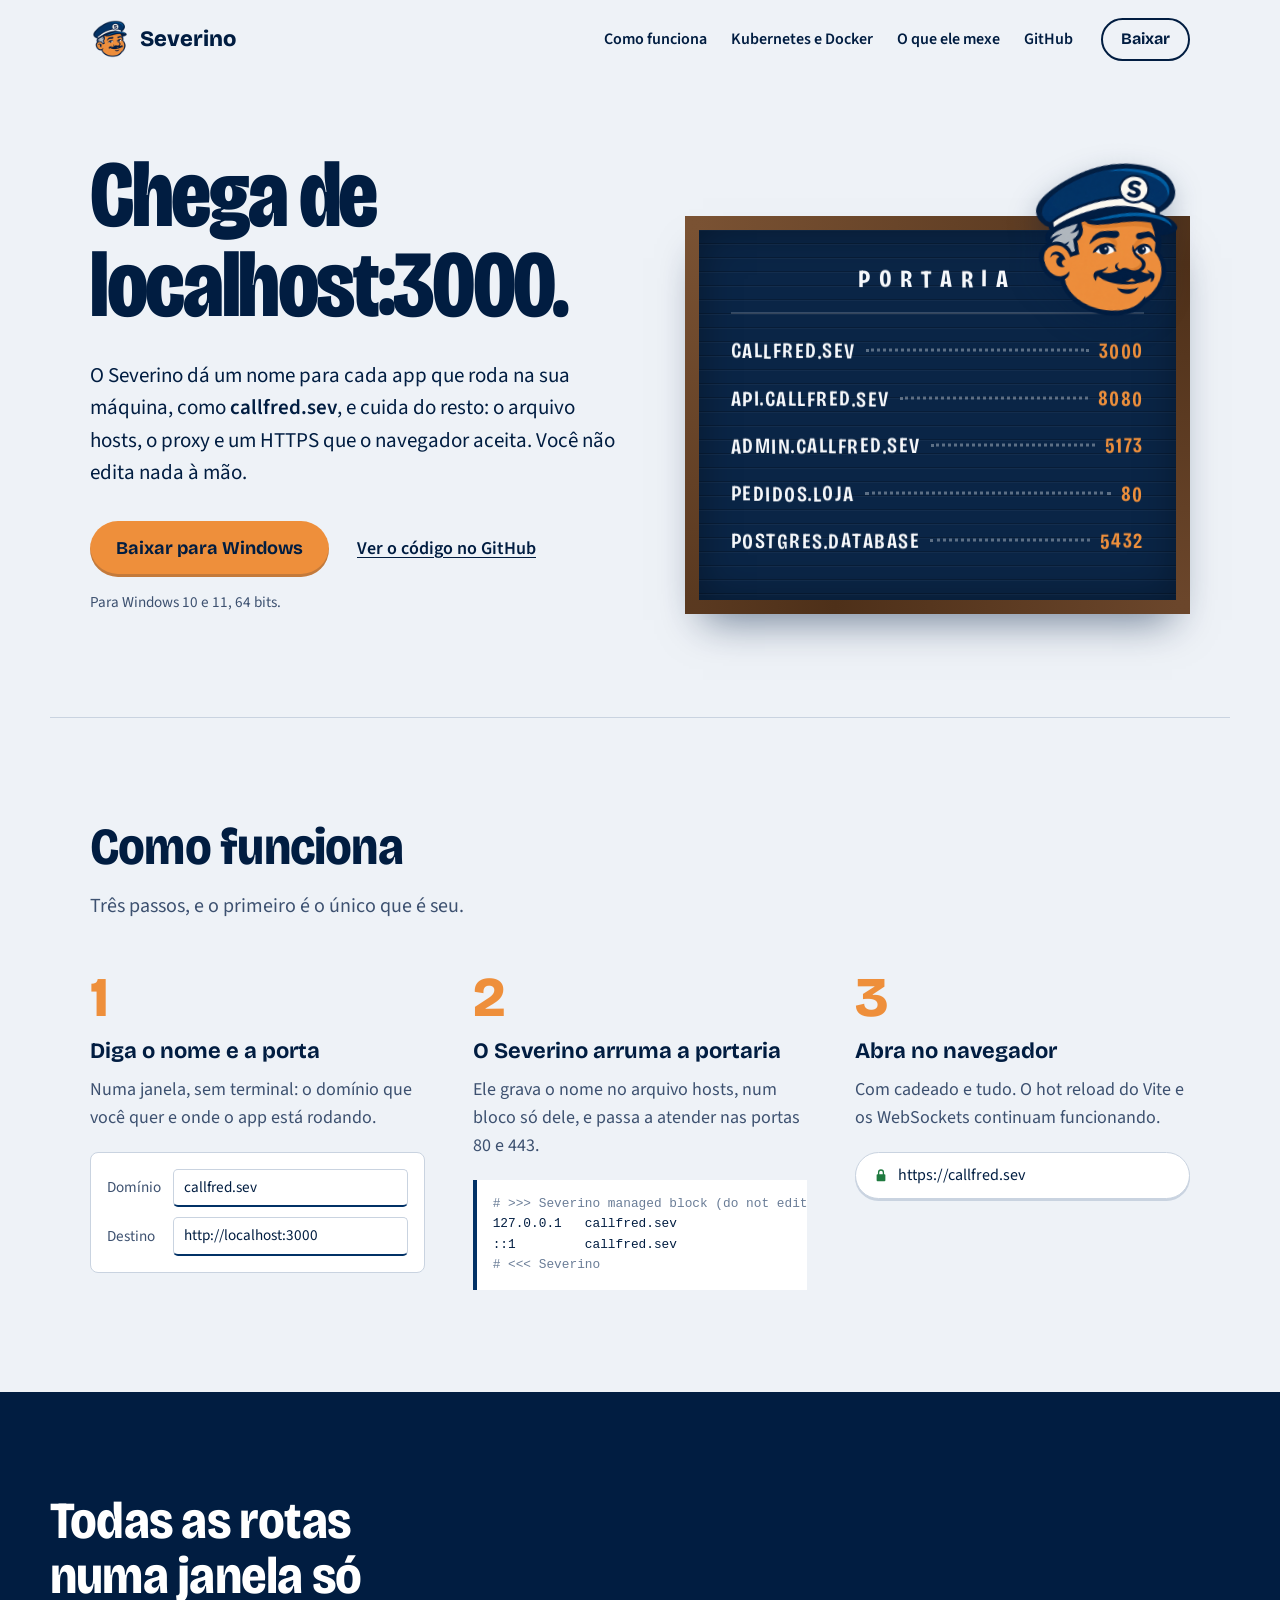
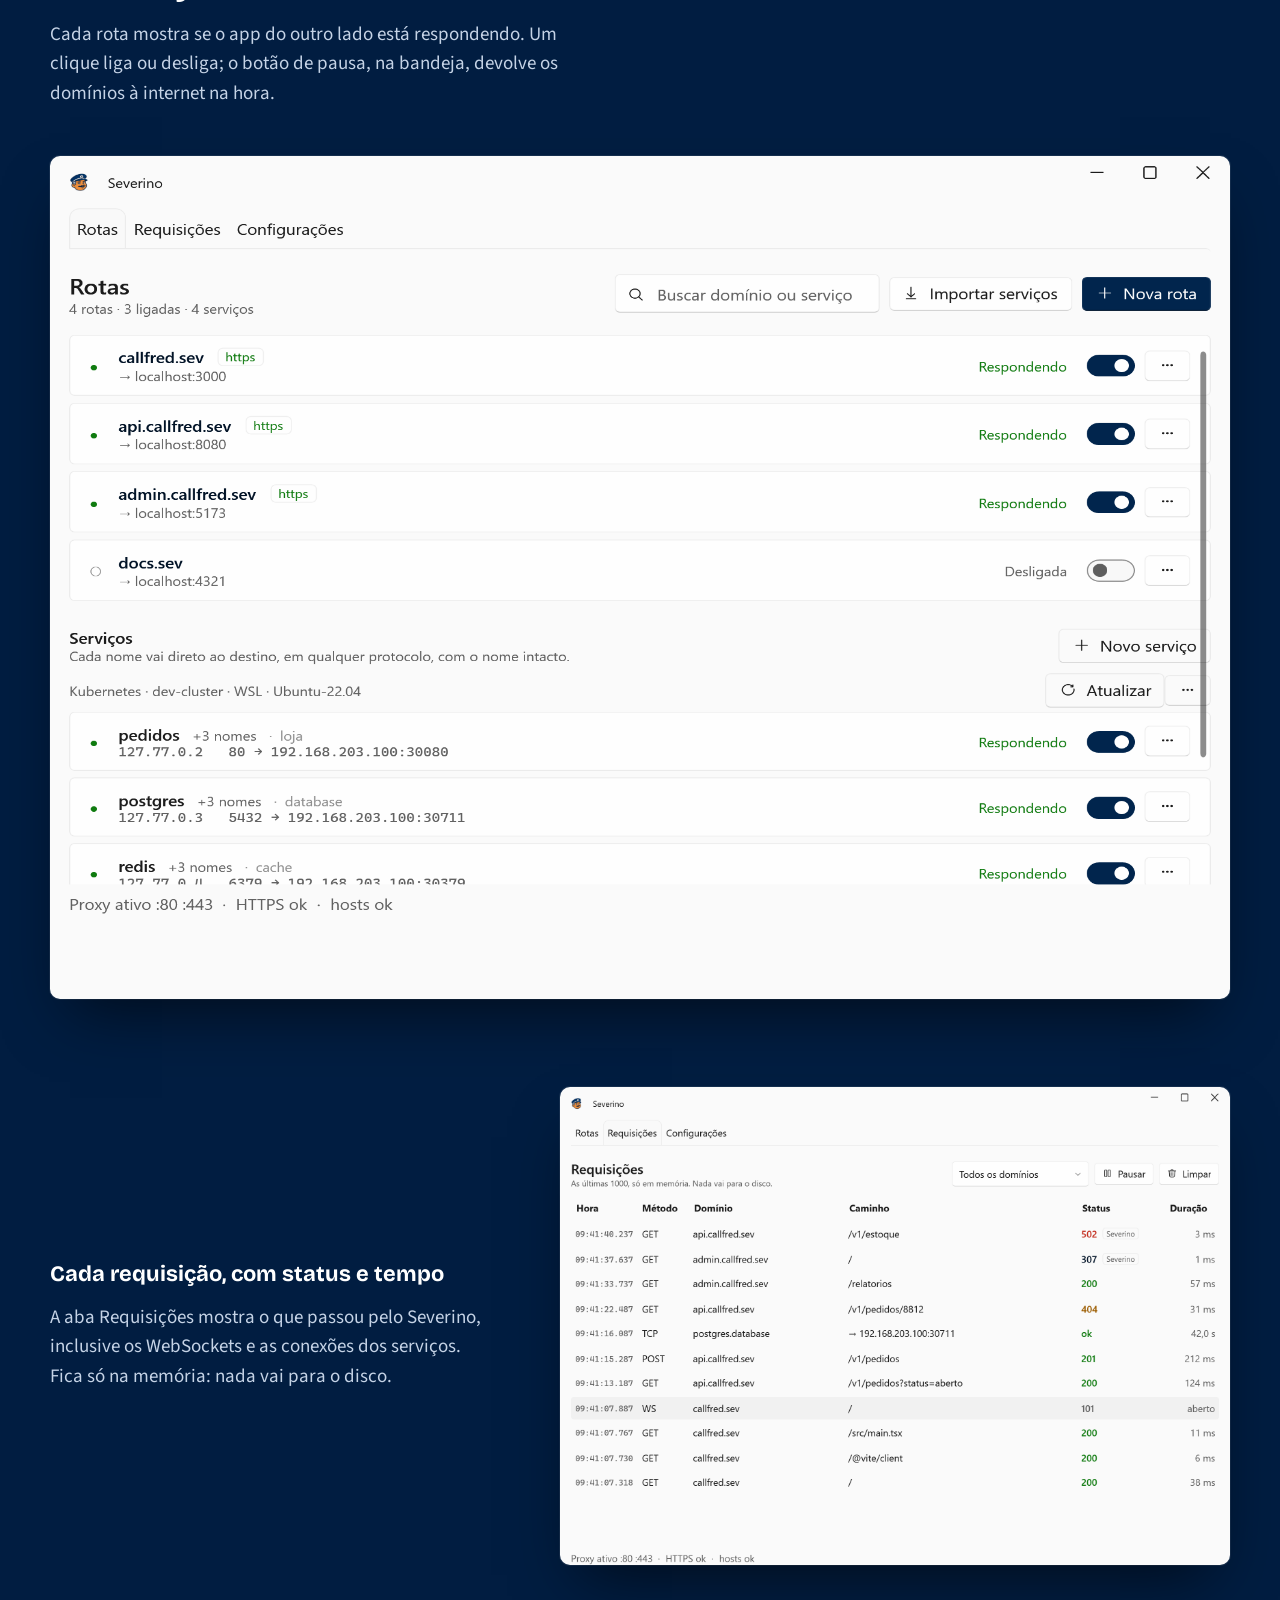
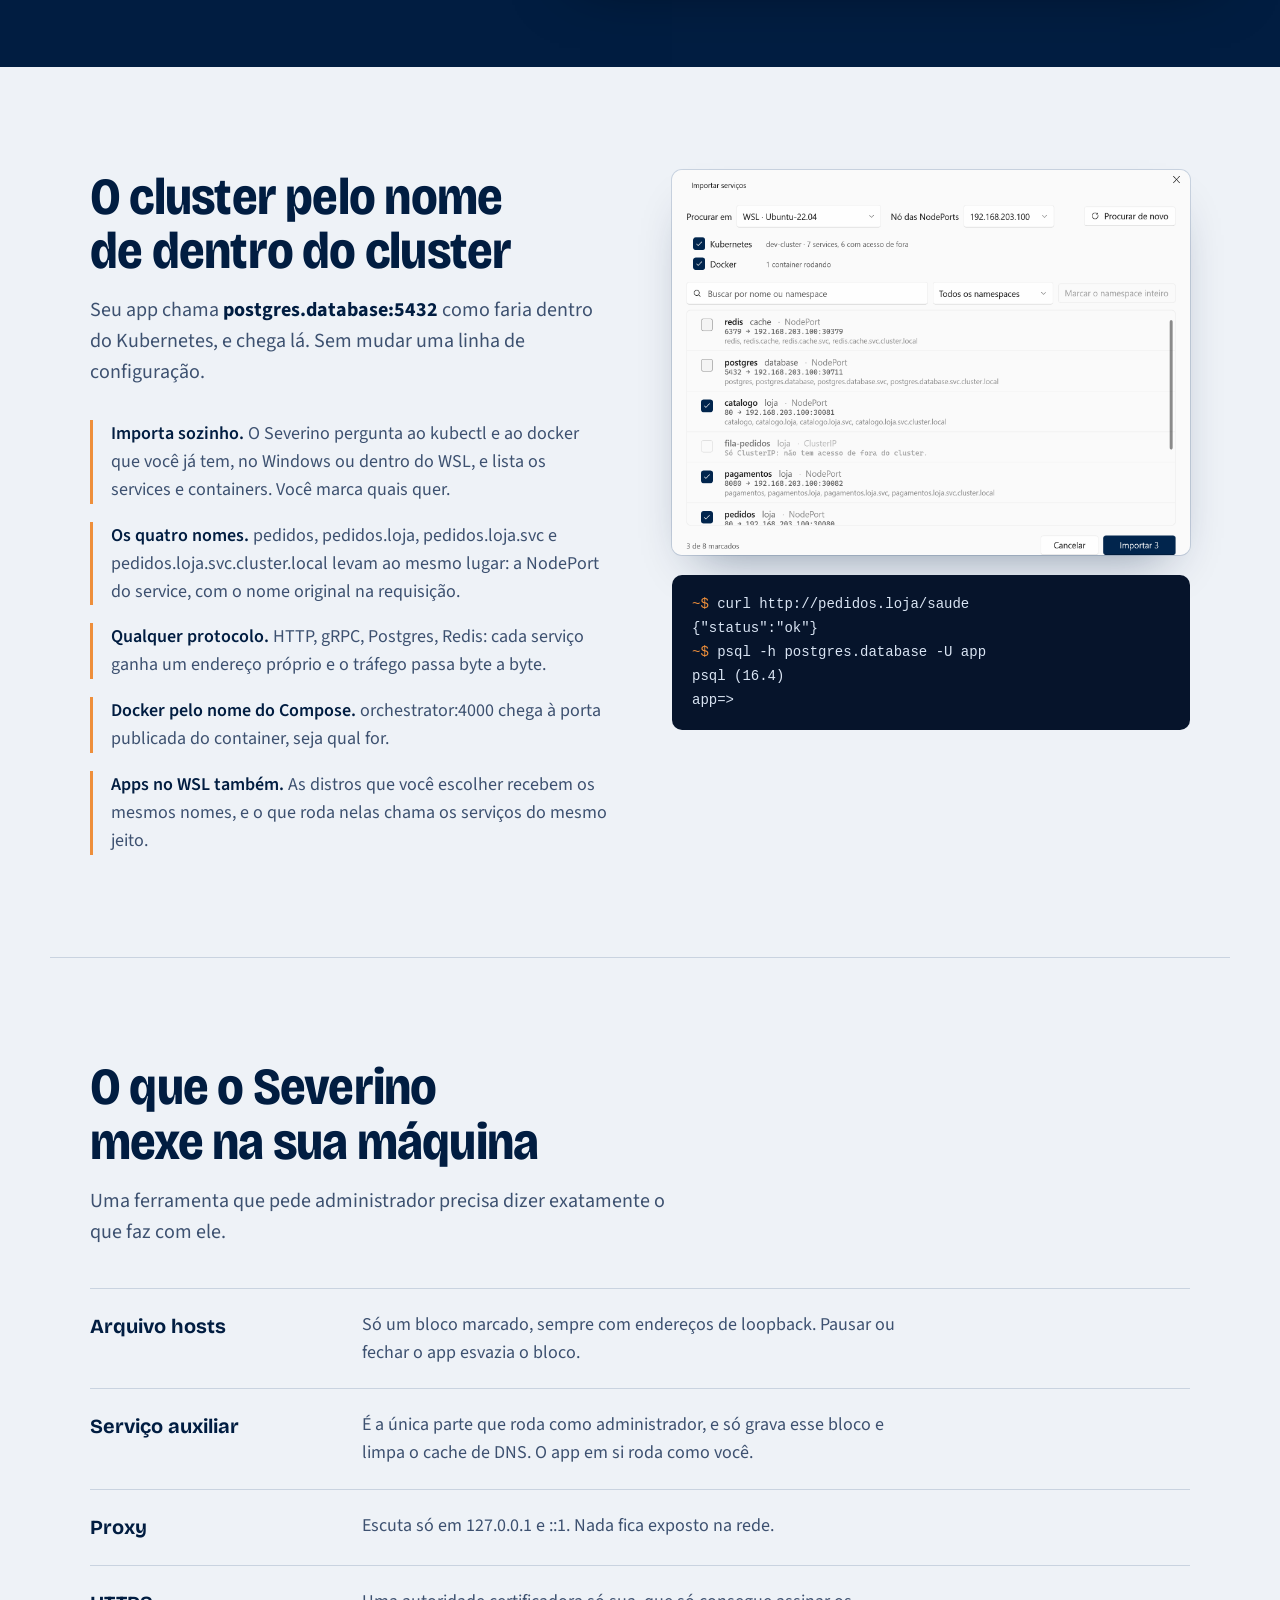
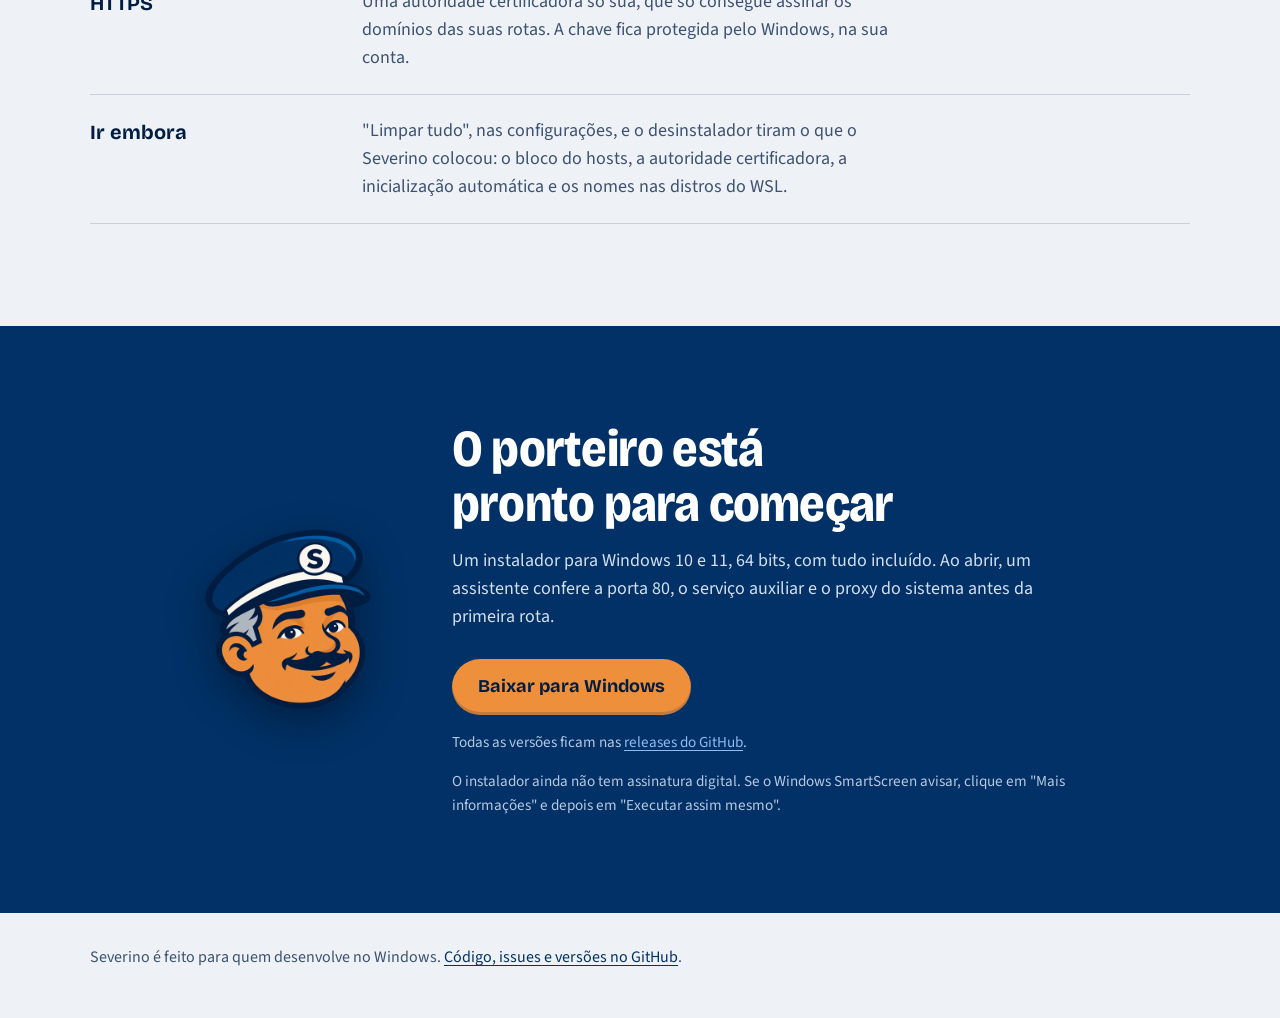
==== site/index.html @ 09162c43 "feat: landing page and pipelines for the site and releases site/ holds the static landing page: the " ====
<!doctype html>
<html lang="pt-BR">
<head>
  <meta charset="utf-8">
  <meta name="viewport" content="width=device-width, initial-scale=1">
  <title>Severino: domínios para seus apps locais no Windows</title>
  <meta name="description" content="O Severino dá um nome para cada app que roda na sua máquina, como callfred.sev, e cuida do arquivo hosts, do proxy e do HTTPS. Também traz serviços do Kubernetes e do Docker pelo nome, no Windows e no WSL.">
  <meta property="og:title" content="Severino: chega de localhost:3000">
  <meta property="og:description" content="Um nome para cada app local, com HTTPS de verdade e sem editar o hosts à mão.">
  <meta property="og:image" content="assets/severino-rosto-480.png">
  <meta name="theme-color" content="#011D41">
  <link rel="icon" type="image/png" href="assets/favicon-64.png">
  <link rel="preconnect" href="https://fonts.googleapis.com">
  <link rel="preconnect" href="https://fonts.gstatic.com" crossorigin>
  <link href="https://fonts.googleapis.com/css2?family=Bricolage+Grotesque:opsz,wdth,wght@12..96,75..100,400..800&family=Source+Sans+3:ital,wght@0,400;0,600;1,400&display=swap" rel="stylesheet">
  <link rel="stylesheet" href="styles.css">
</head>
<body>
  <a class="skip" href="#conteudo">Pular para o conteúdo</a>

  <header class="topo">
    <a class="marca" href="./" aria-label="Severino, início">
      <img src="assets/severino-rosto-96.png" width="40" height="40" alt="">
      <span>Severino</span>
    </a>
    <nav aria-label="Seções">
      <a href="#como-funciona">Como funciona</a>
      <a href="#servicos">Kubernetes e Docker</a>
      <a href="#seguranca">O que ele mexe</a>
      <a href="https://github.com/lucassm02/severino">GitHub</a>
    </nav>
    <a class="botao botao-pequeno" href="#baixar">Baixar</a>
  </header>

  <main id="conteudo">
    <section class="abertura">
      <div class="abertura-texto">
        <h1>Chega de localhost:<wbr>3000.</h1>
        <p class="abertura-lead">O Severino dá um nome para cada app que roda na sua máquina, como <strong>callfred.sev</strong>, e cuida do resto: o arquivo hosts, o proxy e um HTTPS que o navegador aceita. Você não edita nada à mão.</p>
        <div class="acoes">
          <a class="botao" href="https://github.com/lucassm02/severino/releases/latest" data-download>Baixar para Windows</a>
          <a class="link-forte" href="https://github.com/lucassm02/severino">Ver o código no GitHub</a>
        </div>
        <p class="nota" data-release-note>Para Windows 10 e 11, 64 bits.</p>
      </div>

      <figure class="quadro-moldura">
        <img class="quadro-porteiro" src="assets/severino-rosto-480.png" width="240" height="240" alt="Severino, o porteiro, de quepe azul e bigode.">
        <div class="quadro" role="img" aria-label="Quadro da portaria: callfred.sev na porta 3000, api.callfred.sev na 8080, admin.callfred.sev na 5173, pedidos.loja na 80 e postgres.database na 5432.">
          <p class="quadro-titulo" aria-hidden="true">Portaria</p>
          <ul aria-hidden="true">
            <li><span class="nome">callfred.sev</span><span class="pontos"></span><span class="porta">3000</span></li>
            <li><span class="nome">api.callfred.sev</span><span class="pontos"></span><span class="porta">8080</span></li>
            <li><span class="nome">admin.callfred.sev</span><span class="pontos"></span><span class="porta">5173</span></li>
            <li><span class="nome">pedidos.loja</span><span class="pontos"></span><span class="porta">80</span></li>
            <li><span class="nome">postgres.database</span><span class="pontos"></span><span class="porta">5432</span></li>
          </ul>
        </div>
      </figure>
    </section>

    <section class="como" id="como-funciona" aria-labelledby="como-titulo">
      <h2 id="como-titulo">Como funciona</h2>
      <p class="secao-lead">Três passos, e o primeiro é o único que é seu.</p>
      <ol class="passos">
        <li>
          <h3>Diga o nome e a porta</h3>
          <p>Numa janela, sem terminal: o domínio que você quer e onde o app está rodando.</p>
          <div class="mock-form" aria-hidden="true">
            <span class="mock-rotulo">Domínio</span>
            <span class="mock-campo">callfred.sev</span>
            <span class="mock-rotulo">Destino</span>
            <span class="mock-campo">http://localhost:3000</span>
          </div>
        </li>
        <li>
          <h3>O Severino arruma a portaria</h3>
          <p>Ele grava o nome no arquivo hosts, num bloco só dele, e passa a atender nas portas 80 e 443.</p>
          <pre class="mock-arquivo" aria-label="Trecho do arquivo hosts"><code><span class="comentario"># &gt;&gt;&gt; Severino managed block (do not edit)</span>
127.0.0.1   callfred.sev
::1         callfred.sev
<span class="comentario"># &lt;&lt;&lt; Severino</span></code></pre>
        </li>
        <li>
          <h3>Abra no navegador</h3>
          <p>Com cadeado e tudo. O hot reload do Vite e os WebSockets continuam funcionando.</p>
          <div class="mock-barra" aria-hidden="true">
            <svg viewBox="0 0 16 16" width="14" height="14"><path d="M4.5 7V5a3.5 3.5 0 0 1 7 0v2h.5A1 1 0 0 1 13 8v6a1 1 0 0 1-1 1H4a1 1 0 0 1-1-1V8a1 1 0 0 1 1-1zm1.5 0h4V5a2 2 0 0 0-4 0z" fill="currentColor"/></svg>
            <span>https://callfred.sev</span>
          </div>
        </li>
      </ol>
    </section>

    <section class="janela" aria-labelledby="janela-titulo">
      <div class="janela-texto">
        <h2 id="janela-titulo">Todas as rotas numa janela só</h2>
        <p>Cada rota mostra se o app do outro lado está respondendo. Um clique liga ou desliga; o botão de pausa, na bandeja, devolve os domínios à internet na hora.</p>
      </div>
      <img class="captura captura-grande" src="assets/app-rotas.png" width="1960" height="1400" loading="lazy"
           alt="A janela do Severino com as rotas callfred.sev, api.callfred.sev e admin.callfred.sev respondendo com HTTPS, docs.sev desligada, e os serviços pedidos, postgres e redis vindos do Kubernetes.">
      <div class="janela-par">
        <div class="janela-texto">
          <h3>Cada requisição, com status e tempo</h3>
          <p>A aba Requisições mostra o que passou pelo Severino, inclusive os WebSockets e as conexões dos serviços. Fica só na memória: nada vai para o disco.</p>
        </div>
        <img class="captura" src="assets/app-requisicoes.png" width="1960" height="1400" loading="lazy"
             alt="A aba Requisições, com chamadas GET e POST para api.callfred.sev, um WebSocket aberto e uma conexão TCP para postgres.database.">
      </div>
    </section>

    <section class="servicos" id="servicos" aria-labelledby="servicos-titulo">
      <div class="servicos-texto">
        <h2 id="servicos-titulo">O cluster pelo nome de dentro do cluster</h2>
        <p class="secao-lead">Seu app chama <strong>postgres.database:5432</strong> como faria dentro do Kubernetes, e chega lá. Sem mudar uma linha de configuração.</p>
        <ul class="fatos">
          <li><strong>Importa sozinho.</strong> O Severino pergunta ao kubectl e ao docker que você já tem, no Windows ou dentro do WSL, e lista os services e containers. Você marca quais quer.</li>
          <li><strong>Os quatro nomes.</strong> pedidos, pedidos.loja, pedidos.loja.svc e pedidos.loja.svc.cluster.local levam ao mesmo lugar: a NodePort do service, com o nome original na requisição.</li>
          <li><strong>Qualquer protocolo.</strong> HTTP, gRPC, Postgres, Redis: cada serviço ganha um endereço próprio e o tráfego passa byte a byte.</li>
          <li><strong>Docker pelo nome do Compose.</strong> orchestrator:4000 chega à porta publicada do container, seja qual for.</li>
          <li><strong>Apps no WSL também.</strong> As distros que você escolher recebem os mesmos nomes, e o que roda nelas chama os serviços do mesmo jeito.</li>
        </ul>
      </div>
      <div class="servicos-visual">
        <img class="captura" src="assets/app-importar.png" width="1720" height="1280" loading="lazy"
             alt="A janela Importar serviços, procurando no WSL Ubuntu-22.04: sete services do Kubernetes e um container do Docker, com o namespace loja marcado.">
        <pre class="terminal" aria-label="Exemplo no terminal do WSL"><code><span class="prompt">~$</span> curl http://pedidos.loja/saude
{"status":"ok"}
<span class="prompt">~$</span> psql -h postgres.database -U app
psql (16.4)
app=&gt;</code></pre>
      </div>
    </section>

    <section class="seguranca" id="seguranca" aria-labelledby="seguranca-titulo">
      <h2 id="seguranca-titulo">O que o Severino mexe na sua máquina</h2>
      <p class="secao-lead">Uma ferramenta que pede administrador precisa dizer exatamente o que faz com ele.</p>
      <dl class="lista-seguranca">
        <div>
          <dt>Arquivo hosts</dt>
          <dd>Só um bloco marcado, sempre com endereços de loopback. Pausar ou fechar o app esvazia o bloco.</dd>
        </div>
        <div>
          <dt>Serviço auxiliar</dt>
          <dd>É a única parte que roda como administrador, e só grava esse bloco e limpa o cache de DNS. O app em si roda como você.</dd>
        </div>
        <div>
          <dt>Proxy</dt>
          <dd>Escuta só em 127.0.0.1 e ::1. Nada fica exposto na rede.</dd>
        </div>
        <div>
          <dt>HTTPS</dt>
          <dd>Uma autoridade certificadora só sua, que só consegue assinar os domínios das suas rotas. A chave fica protegida pelo Windows, na sua conta.</dd>
        </div>
        <div>
          <dt>Ir embora</dt>
          <dd>"Limpar tudo", nas configurações, e o desinstalador tiram o que o Severino colocou: o bloco do hosts, a autoridade certificadora, a inicialização automática e os nomes nas distros do WSL.</dd>
        </div>
      </dl>
    </section>

    <section class="baixar" id="baixar" aria-labelledby="baixar-titulo">
      <img src="assets/severino-rosto-480.png" width="200" height="200" alt="" loading="lazy">
      <div>
        <h2 id="baixar-titulo">O porteiro está pronto para começar</h2>
        <p>Um instalador para Windows 10 e 11, 64 bits, com tudo incluído. Ao abrir, um assistente confere a porta 80, o serviço auxiliar e o proxy do sistema antes da primeira rota.</p>
        <a class="botao" href="https://github.com/lucassm02/severino/releases/latest" data-download>Baixar para Windows</a>
        <p class="nota" data-release-note-download>Todas as versões ficam nas <a href="https://github.com/lucassm02/severino/releases">releases do GitHub</a>.</p>
        <p class="nota">O instalador ainda não tem assinatura digital. Se o Windows SmartScreen avisar, clique em "Mais informações" e depois em "Executar assim mesmo".</p>
      </div>
    </section>
  </main>

  <footer class="rodape">
    <p>Severino é feito para quem desenvolve no Windows. <a href="https://github.com/lucassm02/severino">Código, issues e versões no GitHub</a>.</p>
  </footer>

  <script src="site.js" defer></script>
</body>
</html>
---- site/styles.css ----
/* Severino: the doorman's colours, taken from the mascot. */
:root {
  --farda: #011d41;       /* uniform navy: text and dark bands */
  --quepe: #013166;       /* cap blue: links */
  --quepe-claro: #8cbcf5; /* cap blue lifted for navy backgrounds */
  --laranja: #ee8f3b;     /* the face: the one action colour, and the ports on the board */
  --papel: #eef2f7;       /* cool paper */
  --feltro: #0a2546;      /* letterboard felt */
  --letra: #f6f8fb;       /* plastic letters */
  --linha: #c9d3e0;
  --texto-suave: #3d5170;

  --display: "Bricolage Grotesque", "Segoe UI", system-ui, sans-serif;
  --corpo: "Source Sans 3", "Segoe UI", system-ui, sans-serif;
  --codigo: "Cascadia Mono", Consolas, "SFMono-Regular", monospace;

  --largura: 1180px;
  --gutter: clamp(16px, 4vw, 40px);
}

* { box-sizing: border-box; }

html { scroll-behavior: smooth; }
@media (prefers-reduced-motion: reduce) { html { scroll-behavior: auto; } }

body {
  margin: 0;
  background: var(--papel);
  color: var(--farda);
  font-family: var(--corpo);
  font-size: 1.125rem;
  line-height: 1.55;
  -webkit-font-smoothing: antialiased;
}

img { max-width: 100%; height: auto; display: block; }

a { color: var(--quepe); text-underline-offset: 0.18em; }
a:hover { text-decoration-thickness: 2px; }

:focus-visible {
  outline: 3px solid var(--laranja);
  outline-offset: 3px;
  border-radius: 4px;
}

.skip {
  position: absolute;
  left: 16px;
  top: -60px;
  background: var(--farda);
  color: #fff;
  padding: 10px 14px;
  border-radius: 6px;
  z-index: 10;
}
.skip:focus { top: 12px; }

h1, h2, h3 {
  font-family: var(--display);
  line-height: 1.05;
  margin: 0;
  text-wrap: balance;
}

h2 {
  font-size: clamp(2rem, 4.2vw, 3.25rem);
  font-weight: 750;
  font-variation-settings: "wdth" 88;
  letter-spacing: -0.015em;
  max-width: 22ch;
}

h3 {
  font-size: 1.375rem;
  font-weight: 700;
  line-height: 1.2;
}

p { margin: 0; }

.secao-lead {
  margin-top: 16px;
  font-size: 1.25rem;
  color: var(--texto-suave);
  max-width: 60ch;
}

/* Buttons: one colour for the one thing to do. */
.botao {
  display: inline-block;
  background: var(--laranja);
  color: var(--farda);
  font-family: var(--display);
  font-weight: 700;
  font-size: 1.125rem;
  text-decoration: none;
  padding: 14px 26px;
  border-radius: 999px;
  box-shadow: inset 0 -3px 0 rgb(1 29 65 / 0.18);
  transition: transform 120ms ease, box-shadow 120ms ease;
}
.botao:hover { transform: translateY(-1px); box-shadow: inset 0 -4px 0 rgb(1 29 65 / 0.22); }
.botao:active { transform: translateY(1px); box-shadow: inset 0 -1px 0 rgb(1 29 65 / 0.2); }
/* In the header: outlined, so the page keeps a single orange button in view. */
.botao-pequeno {
  font-size: 1rem;
  padding: 7px 18px;
  background: transparent;
  color: var(--farda);
  border: 2px solid var(--farda);
  box-shadow: none;
}
.botao-pequeno:hover { background: var(--farda); color: #fff; box-shadow: none; }

.link-forte { font-weight: 600; color: var(--farda); }

.nota {
  margin-top: 14px;
  font-size: 0.95rem;
  color: var(--texto-suave);
}

/* ---------- Header ---------- */

.topo {
  max-width: var(--largura);
  margin: 0 auto;
  padding: 18px var(--gutter);
  display: flex;
  align-items: center;
  gap: 28px;
}

.marca {
  display: flex;
  align-items: center;
  gap: 10px;
  text-decoration: none;
  color: var(--farda);
  font-family: var(--display);
  font-weight: 800;
  font-size: 1.375rem;
  margin-right: auto;
}

.topo nav { display: flex; gap: 24px; }
.topo nav a { color: var(--farda); text-decoration: none; font-weight: 600; font-size: 1rem; }
.topo nav a:hover { text-decoration: underline; }

@media (max-width: 860px) {
  .topo nav { display: none; }
}

/* ---------- Opening: headline and the lobby board ---------- */

.abertura {
  max-width: var(--largura);
  margin: 0 auto;
  padding: clamp(32px, 6vw, 72px) var(--gutter) clamp(56px, 8vw, 104px);
  display: grid;
  grid-template-columns: minmax(0, 1.05fr) minmax(0, 1fr);
  gap: clamp(32px, 5vw, 72px);
  align-items: center;
}

.abertura h1 {
  font-size: clamp(3rem, 7.4vw, 6rem);
  font-weight: 800;
  font-variation-settings: "wdth" 80, "opsz" 96;
  letter-spacing: -0.025em;
  line-height: 0.95;
}

.abertura-lead {
  margin-top: 28px;
  font-size: 1.3125rem;
  max-width: 34em;
}
.abertura-lead strong { font-weight: 600; }

.acoes {
  margin-top: 32px;
  display: flex;
  flex-wrap: wrap;
  align-items: center;
  gap: 16px 28px;
}

/* The board: navy felt with grooves, plastic letters pressed in. */
.quadro-moldura {
  margin: 0;
  position: relative;
  padding-top: 64px;
}

.quadro-porteiro {
  position: absolute;
  width: clamp(120px, 15vw, 172px);
  top: 0;
  right: 0;
  transform: rotate(8deg);
  z-index: 2;
  filter: drop-shadow(0 10px 14px rgb(1 29 65 / 0.25));
}

.quadro {
  position: relative;
  background-color: var(--feltro);
  background-image: repeating-linear-gradient(
    to bottom,
    rgb(255 255 255 / 0.035) 0 1px,
    transparent 1px 13px,
    rgb(0 0 0 / 0.22) 13px 14px
  );
  border: 14px solid #5b3a22;
  border-image: linear-gradient(135deg, #7a5233, #4e3019 60%, #6b462b) 1;
  box-shadow: 0 24px 40px -18px rgb(1 29 65 / 0.55), inset 0 0 40px rgb(0 0 0 / 0.35);
  padding: clamp(18px, 3vw, 30px) clamp(16px, 3vw, 32px) clamp(22px, 3vw, 34px);
  color: var(--letra);
  font-family: var(--display);
  font-variation-settings: "wdth" 75;
  font-weight: 600;
  text-transform: uppercase;
  letter-spacing: 0.07em;
  font-size: clamp(0.95rem, 1.9vw, 1.35rem);
}

.quadro-titulo {
  text-align: center;
  font-weight: 700;
  letter-spacing: 0.35em;
  font-size: 1.15em;
  padding-bottom: 14px;
  margin-bottom: 14px;
  border-bottom: 2px solid rgb(246 248 251 / 0.18);
}

.quadro ul { list-style: none; margin: 0; padding: 0; }
.quadro li {
  display: flex;
  align-items: baseline;
  gap: 10px;
  padding: 7px 0;
  white-space: nowrap;
}
.quadro .nome { overflow: hidden; text-overflow: ellipsis; }
.quadro .pontos {
  flex: 1;
  min-width: 16px;
  border-bottom: 3px dotted rgb(246 248 251 / 0.35);
  transform: translateY(-0.3em);
}
.quadro .porta { color: var(--laranja); }

/* Letters set by site.js: each one slightly off, as on a real board. */
.quadro .letra { display: inline-block; transform: rotate(var(--r, 0deg)) translateY(var(--y, 0)); }

.quadro.encaixando .letra {
  opacity: 0;
  animation: encaixar 260ms cubic-bezier(.2, .9, .3, 1.3) forwards;
  animation-delay: var(--d, 0ms);
}
@keyframes encaixar {
  from { opacity: 0; transform: translateY(-10px) rotate(var(--r, 0deg)); }
  to { opacity: 1; transform: rotate(var(--r, 0deg)) translateY(var(--y, 0)); }
}
@media (prefers-reduced-motion: reduce) {
  .quadro.encaixando .letra { animation: none; opacity: 1; }
}

@media (max-width: 900px) {
  .abertura { grid-template-columns: minmax(0, 1fr); }
  .quadro-moldura { max-width: 560px; }
}

/* ---------- How it works: a real sequence, so numbered ---------- */

.como {
  max-width: var(--largura);
  margin: 0 auto;
  padding: clamp(56px, 8vw, 104px) var(--gutter);
  border-top: 1px solid var(--linha);
}

.passos {
  list-style: none;
  counter-reset: passo;
  margin: 48px 0 0;
  padding: 0;
  display: grid;
  grid-template-columns: repeat(3, minmax(0, 1fr));
  gap: clamp(28px, 4vw, 48px);
}

.passos li { counter-increment: passo; display: flex; flex-direction: column; gap: 12px; }
.passos li::before {
  content: counter(passo);
  font-family: var(--display);
  font-weight: 800;
  font-size: 3.5rem;
  line-height: 1;
  color: var(--laranja);
}
.passos p { color: var(--texto-suave); }

.mock-form {
  margin-top: 8px;
  display: grid;
  grid-template-columns: auto 1fr;
  align-items: center;
  gap: 10px 12px;
  background: #fff;
  border: 1px solid var(--linha);
  border-radius: 8px;
  padding: 16px;
  font-size: 0.95rem;
}
.mock-rotulo { color: var(--texto-suave); }
.mock-campo {
  border: 1px solid var(--linha);
  border-bottom: 2px solid var(--quepe);
  border-radius: 5px;
  padding: 6px 10px;
  overflow: hidden;
  text-overflow: ellipsis;
  white-space: nowrap;
}

.mock-arquivo {
  margin: 8px 0 0;
  background: #fff;
  border-left: 4px solid var(--quepe);
  padding: 14px 16px;
  font-family: var(--codigo);
  font-size: 0.8rem;
  line-height: 1.6;
  overflow-x: auto;
}
.mock-arquivo .comentario { color: #6a7d97; }

.mock-barra {
  margin-top: 8px;
  display: flex;
  align-items: center;
  gap: 10px;
  background: #fff;
  border: 1px solid var(--linha);
  border-radius: 999px;
  padding: 10px 18px;
  font-size: 1rem;
  box-shadow: 0 2px 0 var(--linha);
}
.mock-barra svg { color: #1f7a3f; flex: none; }

@media (max-width: 860px) {
  .passos { grid-template-columns: minmax(0, 1fr); }
}

/* ---------- The app window, on the uniform's navy ---------- */

.janela {
  background: var(--farda);
  color: #e8eef7;
  padding: clamp(56px, 8vw, 104px) var(--gutter);
}
.janela > * { max-width: var(--largura); margin-left: auto; margin-right: auto; }
.janela h2, .janela h3 { color: #fff; }
.janela-texto p { margin-top: 16px; max-width: 58ch; color: #c5d3e6; font-size: 1.1875rem; }

.captura {
  border-radius: 10px;
  box-shadow: 0 30px 60px -20px rgb(0 0 0 / 0.6), 0 0 0 1px rgb(255 255 255 / 0.08);
}
.captura-grande { margin-top: 48px; width: 100%; }

.janela-par {
  margin-top: clamp(56px, 7vw, 88px);
  display: grid;
  grid-template-columns: minmax(0, 0.8fr) minmax(0, 1.2fr);
  gap: clamp(28px, 5vw, 64px);
  align-items: center;
}
@media (max-width: 860px) {
  .janela-par { grid-template-columns: minmax(0, 1fr); }
}

/* ---------- Services ---------- */

.servicos {
  max-width: var(--largura);
  margin: 0 auto;
  padding: clamp(56px, 8vw, 104px) var(--gutter);
  display: grid;
  grid-template-columns: minmax(0, 1fr) minmax(0, 1fr);
  gap: clamp(32px, 5vw, 64px);
  align-items: start;
}
.servicos .secao-lead strong { color: var(--farda); }

.fatos { list-style: none; margin: 32px 0 0; padding: 0; display: grid; gap: 18px; }
.fatos li { padding-left: 18px; border-left: 3px solid var(--laranja); color: var(--texto-suave); }
.fatos strong { color: var(--farda); font-weight: 600; }

.servicos-visual { display: grid; gap: 20px; position: sticky; top: 24px; }
.servicos-visual .captura { box-shadow: 0 24px 48px -24px rgb(1 29 65 / 0.45), 0 0 0 1px var(--linha); }

.terminal {
  margin: 0;
  background: #06142b;
  color: #d9e4f3;
  border-radius: 10px;
  padding: 18px 20px;
  font-family: var(--codigo);
  font-size: 0.875rem;
  line-height: 1.7;
  overflow-x: auto;
}
.terminal .prompt { color: var(--laranja); }

@media (max-width: 900px) {
  .servicos { grid-template-columns: minmax(0, 1fr); }
  .servicos-visual { position: static; }
}

/* ---------- What it touches ---------- */

.seguranca {
  max-width: var(--largura);
  margin: 0 auto;
  padding: clamp(56px, 8vw, 104px) var(--gutter);
  border-top: 1px solid var(--linha);
}

.lista-seguranca { margin: 40px 0 0; display: grid; gap: 0; }
.lista-seguranca > div {
  display: grid;
  grid-template-columns: minmax(150px, 0.3fr) minmax(0, 1fr);
  gap: 24px;
  padding: 22px 0;
  border-top: 1px solid var(--linha);
}
.lista-seguranca > div:last-child { border-bottom: 1px solid var(--linha); }
.lista-seguranca dt { font-family: var(--display); font-weight: 700; font-size: 1.25rem; }
.lista-seguranca dd { margin: 0; max-width: 62ch; color: var(--texto-suave); }

@media (max-width: 640px) {
  .lista-seguranca > div { grid-template-columns: minmax(0, 1fr); gap: 6px; }
}

/* ---------- Download ---------- */

.baixar {
  background: var(--quepe);
  color: #e8eef7;
  padding: clamp(56px, 8vw, 96px) var(--gutter);
  display: grid;
  grid-template-columns: auto minmax(0, 640px);
  justify-content: center;
  align-items: center;
  gap: clamp(28px, 5vw, 64px);
}
.baixar img { width: clamp(140px, 18vw, 200px); filter: drop-shadow(0 14px 20px rgb(0 0 0 / 0.35)); }
.baixar h2 { color: #fff; }
.baixar p { margin-top: 16px; color: #d3dff0; }
.baixar .botao { margin-top: 28px; }
.baixar .nota { color: #b7c8e2; font-size: 0.95rem; }
.baixar a:not(.botao) { color: var(--quepe-claro); }

@media (max-width: 720px) {
  .baixar { grid-template-columns: minmax(0, 1fr); }
}

/* ---------- Footer ---------- */

.rodape {
  max-width: var(--largura);
  margin: 0 auto;
  padding: 32px var(--gutter) 48px;
  color: var(--texto-suave);
  font-size: 1rem;
}
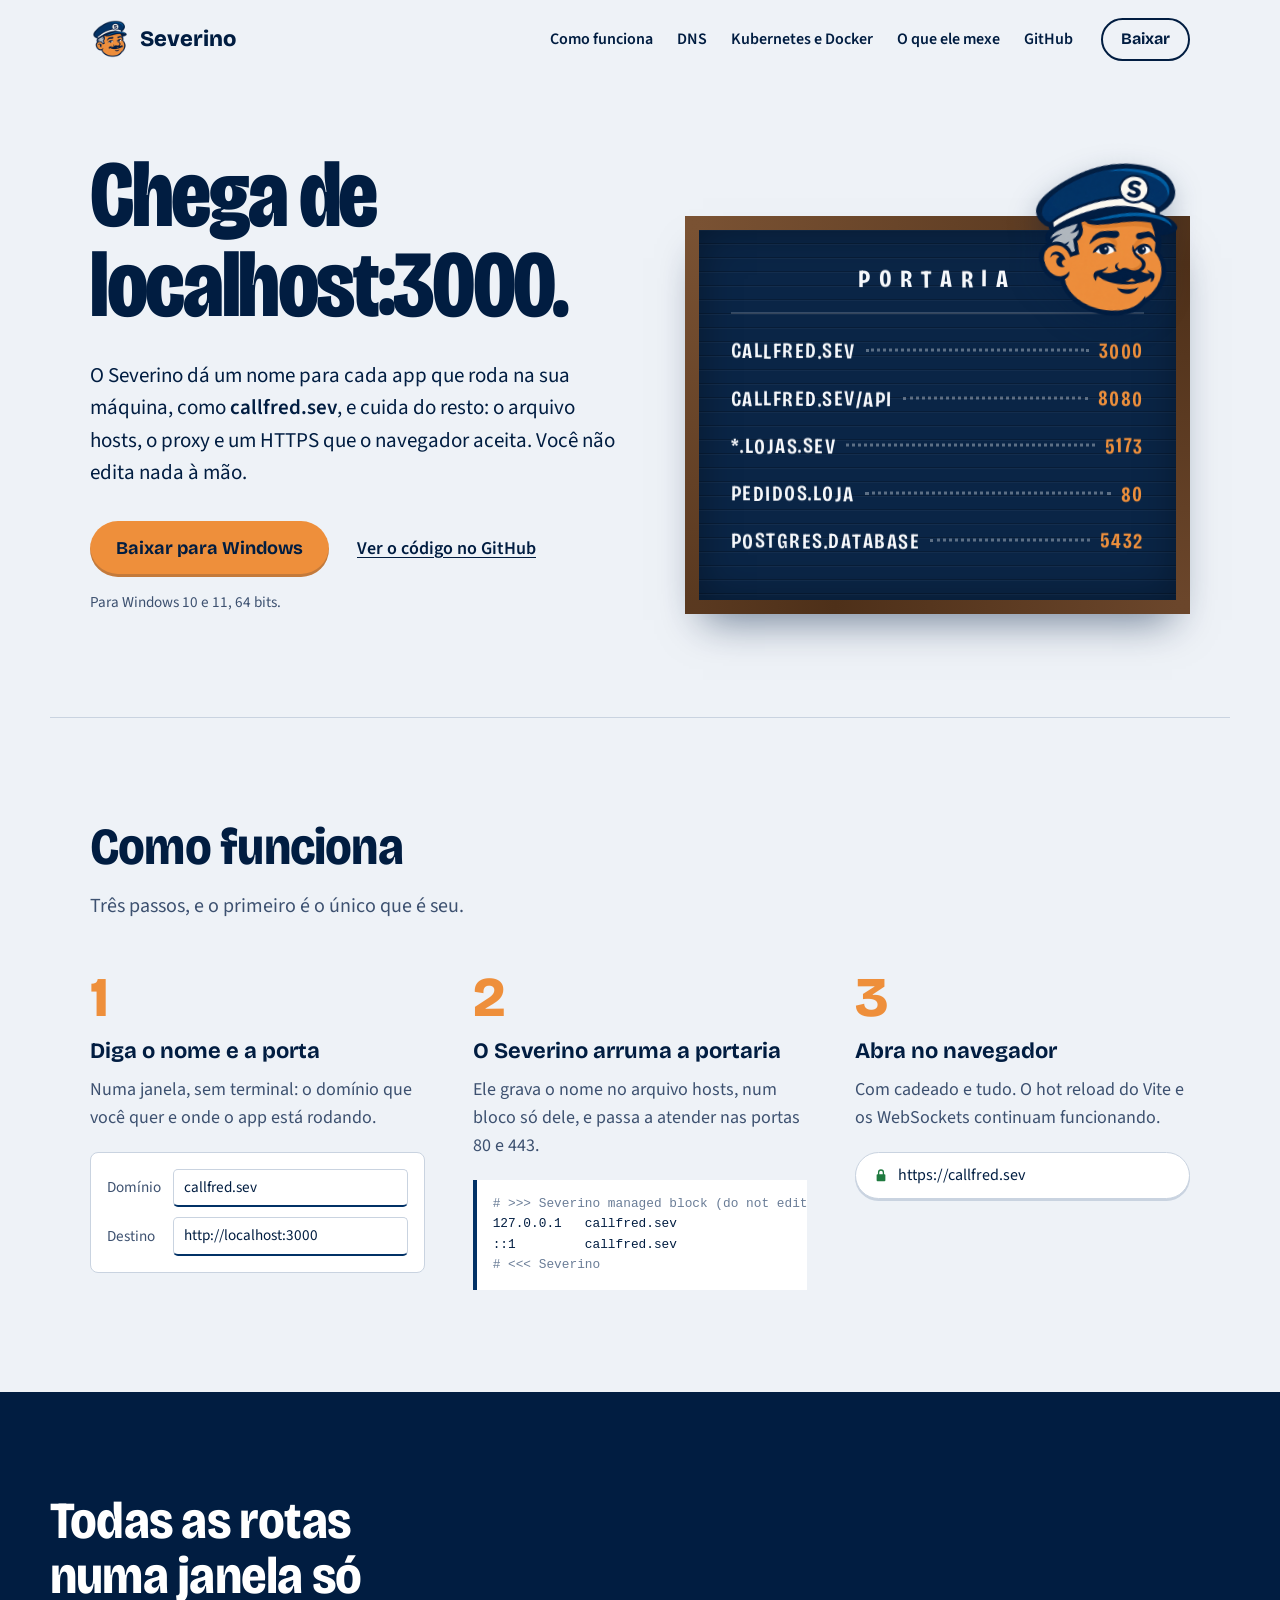
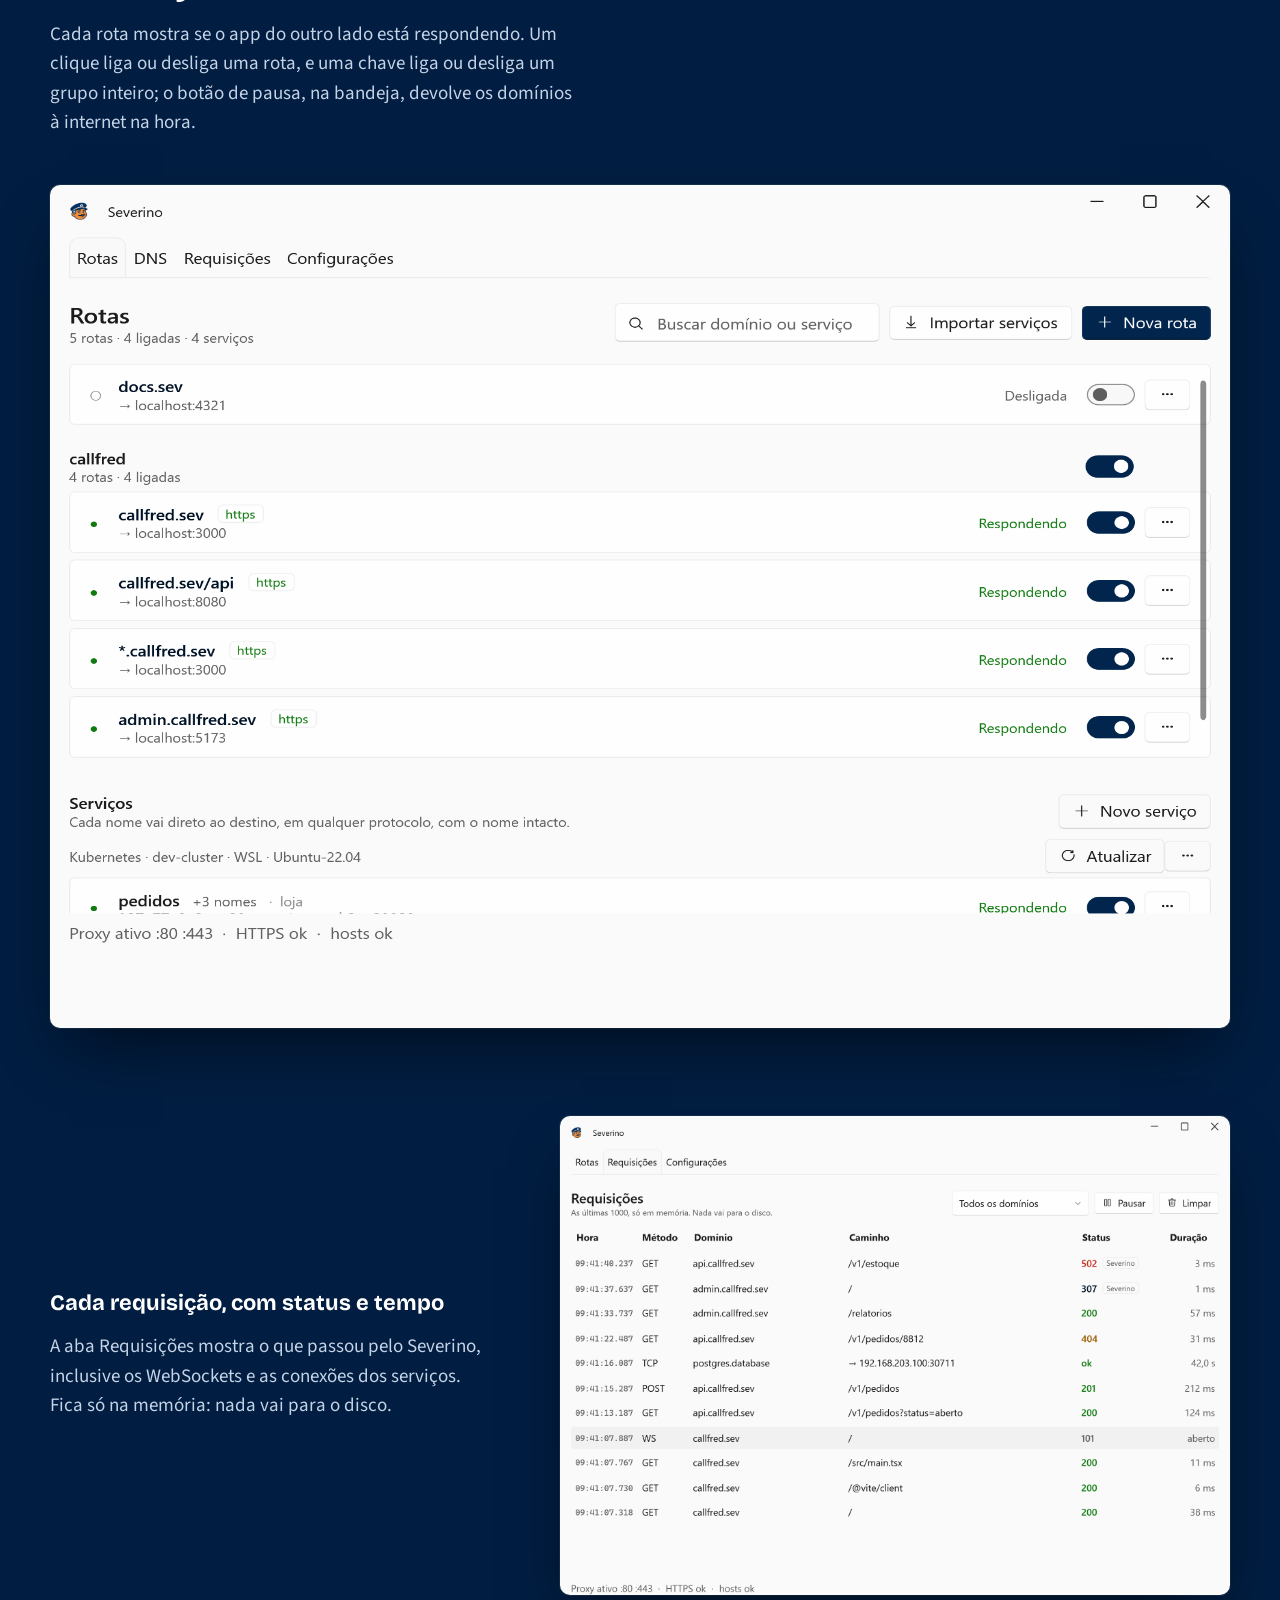
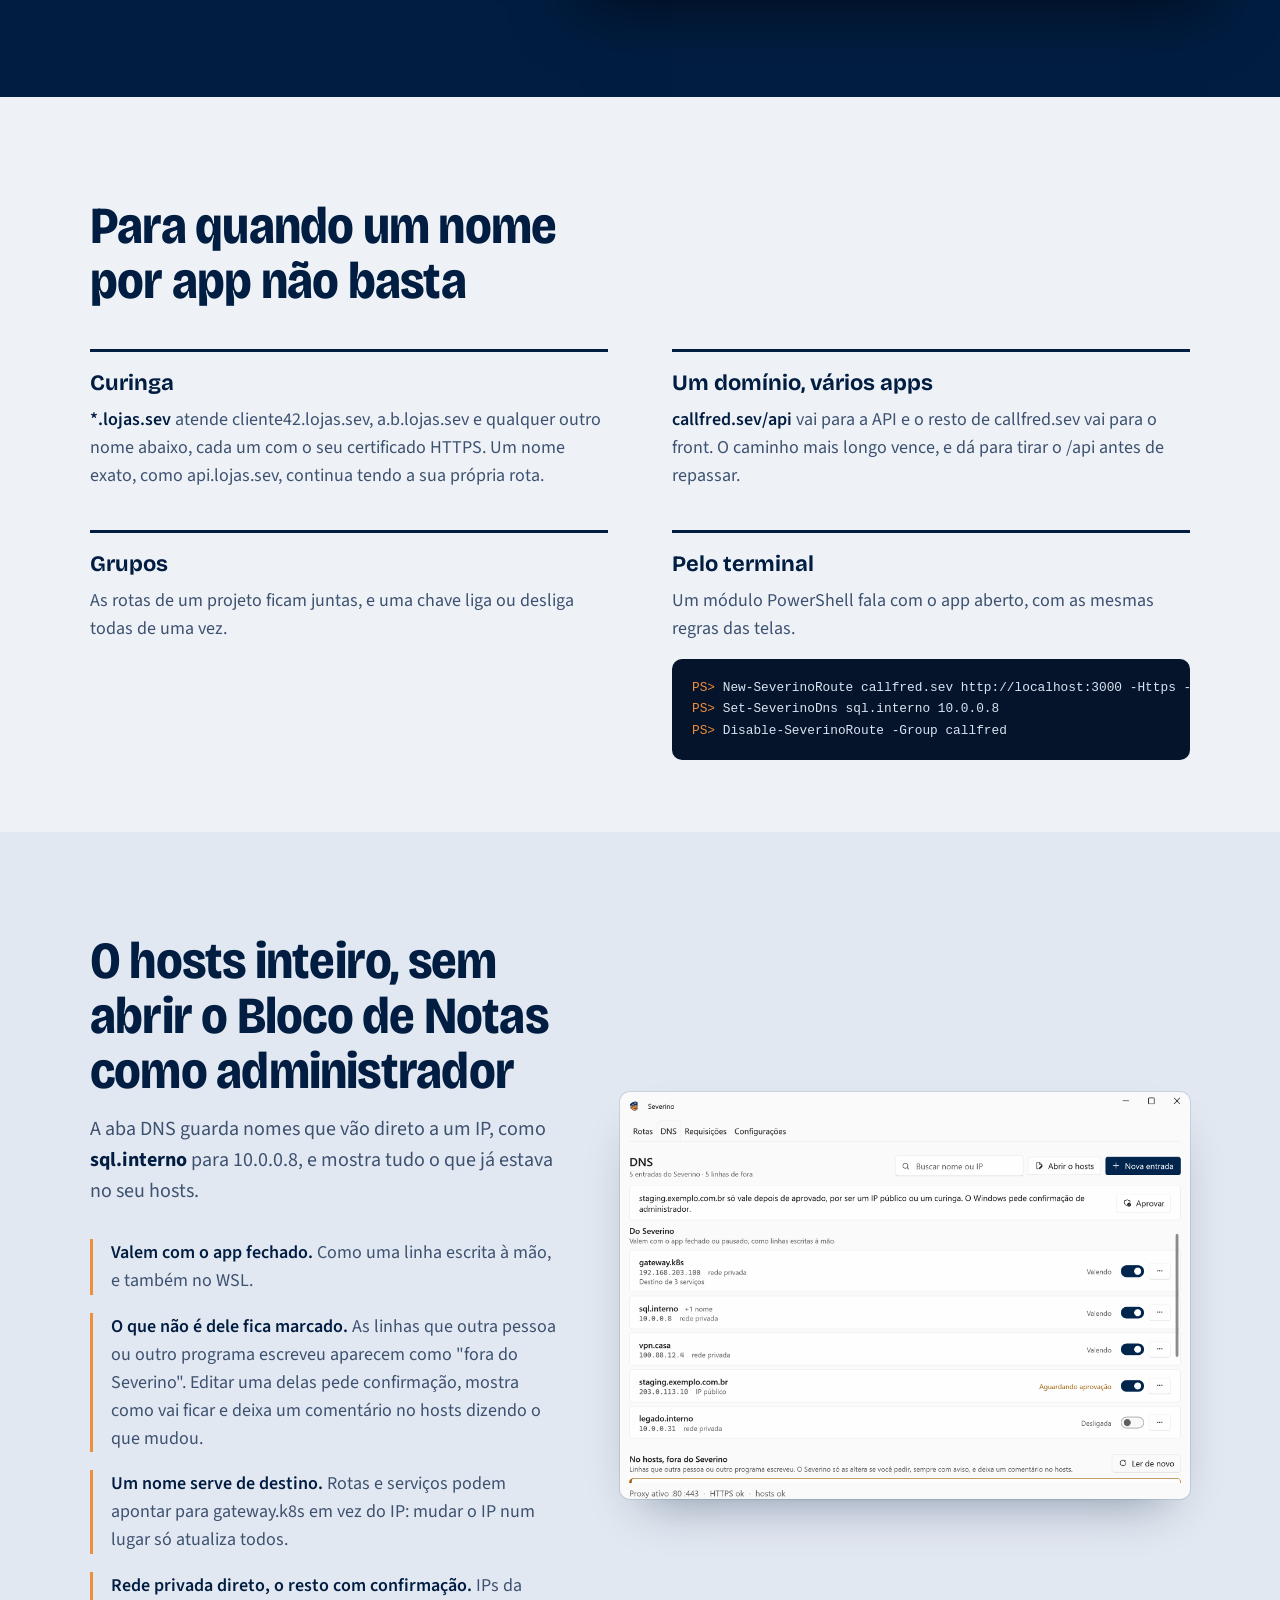
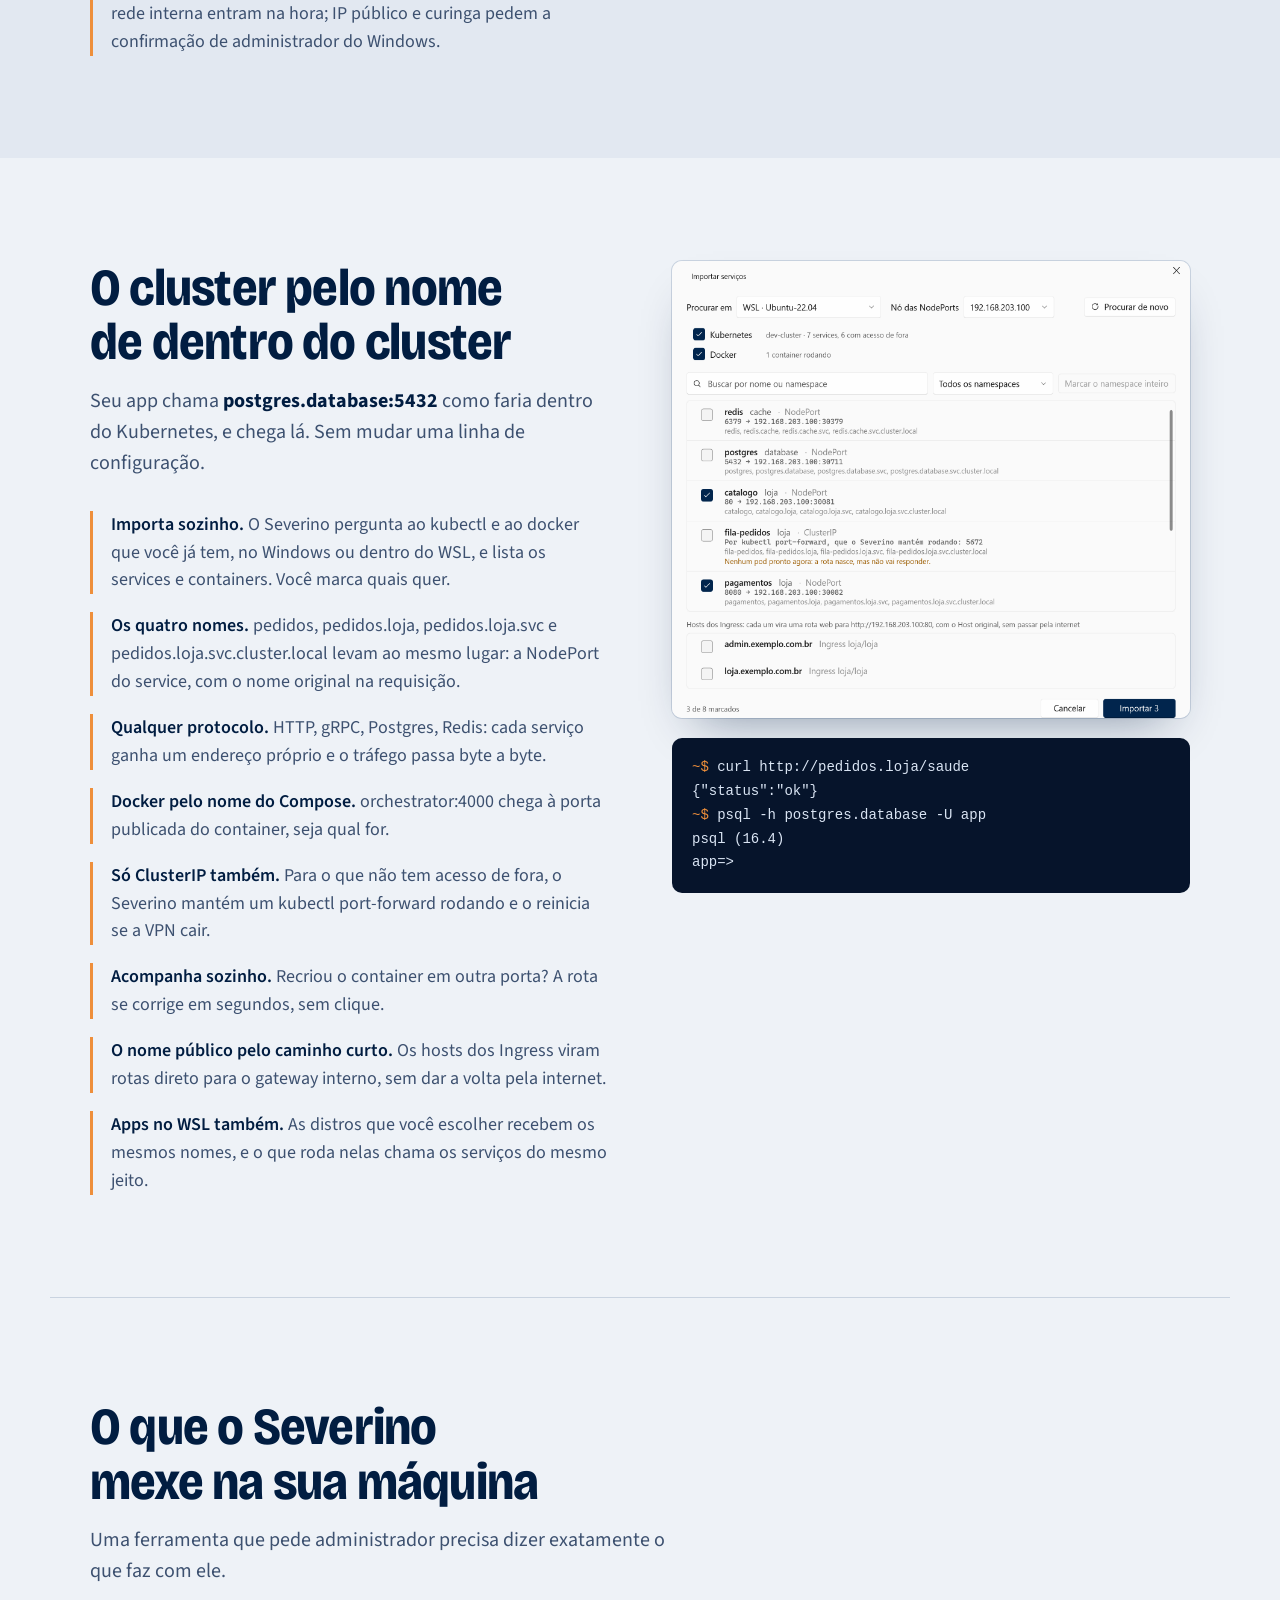
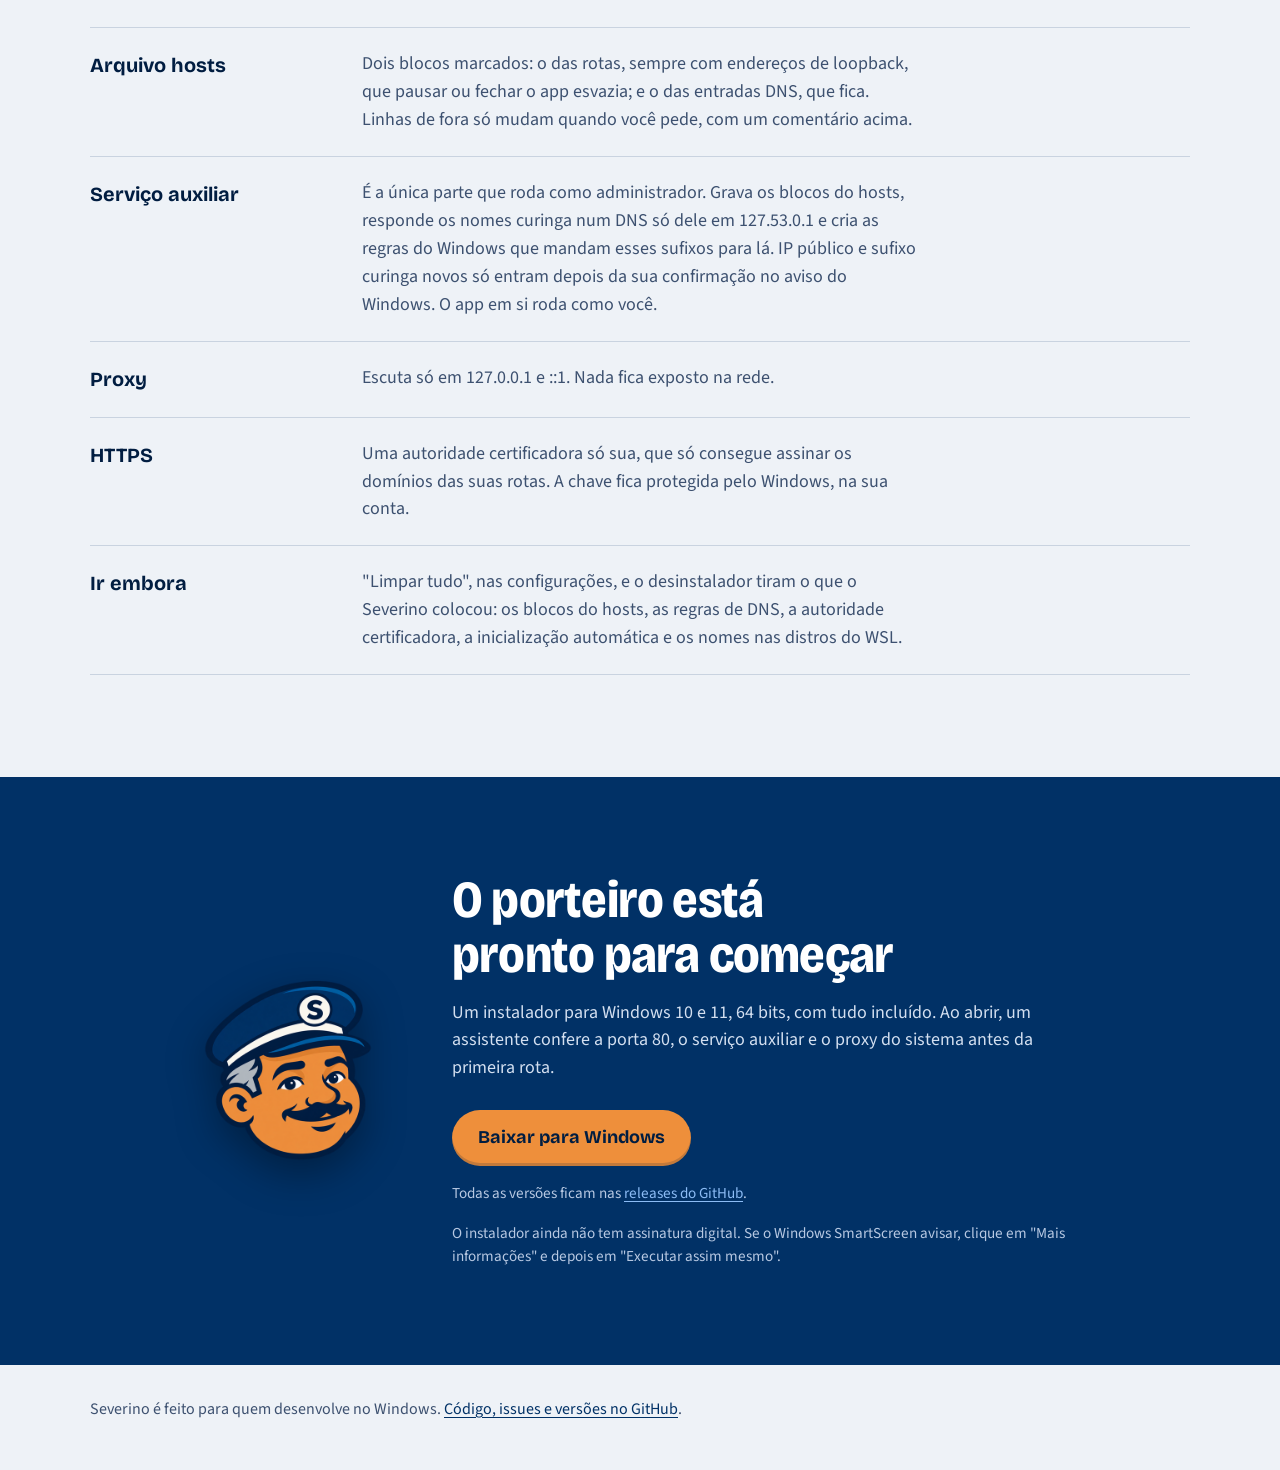
==== commit 4c7e0e34: "feat: site shows dns tab, wildcards, paths, groups and service extras" ====
--- a/site/index.html
+++ b/site/index.html
@@ -25,6 +25,7 @@
     </a>
     <nav aria-label="Seções">
       <a href="#como-funciona">Como funciona</a>
+      <a href="#dns">DNS</a>
       <a href="#servicos">Kubernetes e Docker</a>
       <a href="#seguranca">O que ele mexe</a>
       <a href="https://github.com/lucassm02/severino">GitHub</a>
@@ -46,12 +47,12 @@
 
       <figure class="quadro-moldura">
         <img class="quadro-porteiro" src="assets/severino-rosto-480.png" width="240" height="240" alt="Severino, o porteiro, de quepe azul e bigode.">
-        <div class="quadro" role="img" aria-label="Quadro da portaria: callfred.sev na porta 3000, api.callfred.sev na 8080, admin.callfred.sev na 5173, pedidos.loja na 80 e postgres.database na 5432.">
+        <div class="quadro" role="img" aria-label="Quadro da portaria: callfred.sev na porta 3000, callfred.sev/api na 8080, qualquer nome abaixo de lojas.sev na 5173, pedidos.loja na 80 e postgres.database na 5432.">
           <p class="quadro-titulo" aria-hidden="true">Portaria</p>
           <ul aria-hidden="true">
             <li><span class="nome">callfred.sev</span><span class="pontos"></span><span class="porta">3000</span></li>
-            <li><span class="nome">api.callfred.sev</span><span class="pontos"></span><span class="porta">8080</span></li>
-            <li><span class="nome">admin.callfred.sev</span><span class="pontos"></span><span class="porta">5173</span></li>
+            <li><span class="nome">callfred.sev/api</span><span class="pontos"></span><span class="porta">8080</span></li>
+            <li><span class="nome">*.lojas.sev</span><span class="pontos"></span><span class="porta">5173</span></li>
             <li><span class="nome">pedidos.loja</span><span class="pontos"></span><span class="porta">80</span></li>
             <li><span class="nome">postgres.database</span><span class="pontos"></span><span class="porta">5432</span></li>
           </ul>
@@ -95,10 +96,10 @@
     <section class="janela" aria-labelledby="janela-titulo">
       <div class="janela-texto">
         <h2 id="janela-titulo">Todas as rotas numa janela só</h2>
-        <p>Cada rota mostra se o app do outro lado está respondendo. Um clique liga ou desliga; o botão de pausa, na bandeja, devolve os domínios à internet na hora.</p>
+        <p>Cada rota mostra se o app do outro lado está respondendo. Um clique liga ou desliga uma rota, e uma chave liga ou desliga um grupo inteiro; o botão de pausa, na bandeja, devolve os domínios à internet na hora.</p>
       </div>
       <img class="captura captura-grande" src="assets/app-rotas.png" width="1960" height="1400" loading="lazy"
-           alt="A janela do Severino com as rotas callfred.sev, api.callfred.sev e admin.callfred.sev respondendo com HTTPS, docs.sev desligada, e os serviços pedidos, postgres e redis vindos do Kubernetes.">
+           alt="A janela do Severino com o grupo callfred: callfred.sev, callfred.sev/api, o curinga *.callfred.sev e admin.callfred.sev, todos respondendo com HTTPS; docs.sev desligada; e os serviços pedidos e postgres vindos do Kubernetes.">
       <div class="janela-par">
         <div class="janela-texto">
           <h3>Cada requisição, com status e tempo</h3>
@@ -107,6 +108,46 @@
         <img class="captura" src="assets/app-requisicoes.png" width="1960" height="1400" loading="lazy"
              alt="A aba Requisições, com chamadas GET e POST para api.callfred.sev, um WebSocket aberto e uma conexão TCP para postgres.database.">
       </div>
+    </section>
+
+    <section class="mais" aria-labelledby="mais-titulo">
+      <h2 id="mais-titulo">Para quando um nome por app não basta</h2>
+      <ul class="mais-lista">
+        <li>
+          <h3>Curinga</h3>
+          <p><strong>*.lojas.sev</strong> atende cliente42.lojas.sev, a.b.lojas.sev e qualquer outro nome abaixo, cada um com o seu certificado HTTPS. Um nome exato, como api.lojas.sev, continua tendo a sua própria rota.</p>
+        </li>
+        <li>
+          <h3>Um domínio, vários apps</h3>
+          <p><strong>callfred.sev/api</strong> vai para a API e o resto de callfred.sev vai para o front. O caminho mais longo vence, e dá para tirar o /api antes de repassar.</p>
+        </li>
+        <li>
+          <h3>Grupos</h3>
+          <p>As rotas de um projeto ficam juntas, e uma chave liga ou desliga todas de uma vez.</p>
+        </li>
+        <li>
+          <h3>Pelo terminal</h3>
+          <p>Um módulo PowerShell fala com o app aberto, com as mesmas regras das telas.</p>
+          <pre class="terminal" aria-label="Exemplo no PowerShell"><code><span class="prompt">PS&gt;</span> New-SeverinoRoute callfred.sev http://localhost:3000 -Https -Group callfred
+<span class="prompt">PS&gt;</span> Set-SeverinoDns sql.interno 10.0.0.8
+<span class="prompt">PS&gt;</span> Disable-SeverinoRoute -Group callfred</code></pre>
+        </li>
+      </ul>
+    </section>
+
+    <section class="dns" id="dns" aria-labelledby="dns-titulo">
+      <div class="dns-texto">
+        <h2 id="dns-titulo">O hosts inteiro, sem abrir o Bloco de Notas como administrador</h2>
+        <p class="secao-lead">A aba DNS guarda nomes que vão direto a um IP, como <strong>sql.interno</strong> para 10.0.0.8, e mostra tudo o que já estava no seu hosts.</p>
+        <ul class="fatos">
+          <li><strong>Valem com o app fechado.</strong> Como uma linha escrita à mão, e também no WSL.</li>
+          <li><strong>O que não é dele fica marcado.</strong> As linhas que outra pessoa ou outro programa escreveu aparecem como "fora do Severino". Editar uma delas pede confirmação, mostra como vai ficar e deixa um comentário no hosts dizendo o que mudou.</li>
+          <li><strong>Um nome serve de destino.</strong> Rotas e serviços podem apontar para gateway.k8s em vez do IP: mudar o IP num lugar só atualiza todos.</li>
+          <li><strong>Rede privada direto, o resto com confirmação.</strong> IPs da rede interna entram na hora; IP público e curinga pedem a confirmação de administrador do Windows.</li>
+        </ul>
+      </div>
+      <img class="captura" src="assets/app-dns.png" width="1960" height="1400" loading="lazy"
+           alt="A aba DNS: entradas do Severino como gateway.k8s, destino de 3 serviços, e staging.exemplo.com.br aguardando aprovação; abaixo, as linhas do hosts que não são do Severino, marcadas.">
     </section>
 
     <section class="servicos" id="servicos" aria-labelledby="servicos-titulo">
@@ -118,6 +159,9 @@
           <li><strong>Os quatro nomes.</strong> pedidos, pedidos.loja, pedidos.loja.svc e pedidos.loja.svc.cluster.local levam ao mesmo lugar: a NodePort do service, com o nome original na requisição.</li>
           <li><strong>Qualquer protocolo.</strong> HTTP, gRPC, Postgres, Redis: cada serviço ganha um endereço próprio e o tráfego passa byte a byte.</li>
           <li><strong>Docker pelo nome do Compose.</strong> orchestrator:4000 chega à porta publicada do container, seja qual for.</li>
+          <li><strong>Só ClusterIP também.</strong> Para o que não tem acesso de fora, o Severino mantém um kubectl port-forward rodando e o reinicia se a VPN cair.</li>
+          <li><strong>Acompanha sozinho.</strong> Recriou o container em outra porta? A rota se corrige em segundos, sem clique.</li>
+          <li><strong>O nome público pelo caminho curto.</strong> Os hosts dos Ingress viram rotas direto para o gateway interno, sem dar a volta pela internet.</li>
           <li><strong>Apps no WSL também.</strong> As distros que você escolher recebem os mesmos nomes, e o que roda nelas chama os serviços do mesmo jeito.</li>
         </ul>
       </div>
@@ -138,11 +182,11 @@
       <dl class="lista-seguranca">
         <div>
           <dt>Arquivo hosts</dt>
-          <dd>Só um bloco marcado, sempre com endereços de loopback. Pausar ou fechar o app esvazia o bloco.</dd>
+          <dd>Dois blocos marcados: o das rotas, sempre com endereços de loopback, que pausar ou fechar o app esvazia; e o das entradas DNS, que fica. Linhas de fora só mudam quando você pede, com um comentário acima.</dd>
         </div>
         <div>
           <dt>Serviço auxiliar</dt>
-          <dd>É a única parte que roda como administrador, e só grava esse bloco e limpa o cache de DNS. O app em si roda como você.</dd>
+          <dd>É a única parte que roda como administrador. Grava os blocos do hosts, responde os nomes curinga num DNS só dele em 127.53.0.1 e cria as regras do Windows que mandam esses sufixos para lá. IP público e sufixo curinga novos só entram depois da sua confirmação no aviso do Windows. O app em si roda como você.</dd>
         </div>
         <div>
           <dt>Proxy</dt>
@@ -154,7 +198,7 @@
         </div>
         <div>
           <dt>Ir embora</dt>
-          <dd>"Limpar tudo", nas configurações, e o desinstalador tiram o que o Severino colocou: o bloco do hosts, a autoridade certificadora, a inicialização automática e os nomes nas distros do WSL.</dd>
+          <dd>"Limpar tudo", nas configurações, e o desinstalador tiram o que o Severino colocou: os blocos do hosts, as regras de DNS, a autoridade certificadora, a inicialização automática e os nomes nas distros do WSL.</dd>
         </div>
       </dl>
     </section>
--- a/site/styles.css
+++ b/site/styles.css
@@ -385,6 +385,48 @@
   .janela-par { grid-template-columns: minmax(0, 1fr); }
 }
 
+/* ---------- More than one name per app ---------- */
+
+.mais {
+  max-width: var(--largura);
+  margin: 0 auto;
+  padding: clamp(56px, 8vw, 104px) var(--gutter) clamp(40px, 6vw, 72px);
+}
+
+.mais-lista {
+  list-style: none;
+  margin: 40px 0 0;
+  padding: 0;
+  display: grid;
+  grid-template-columns: repeat(2, minmax(0, 1fr));
+  gap: 40px clamp(28px, 5vw, 64px);
+}
+.mais-lista li { border-top: 3px solid var(--farda); padding-top: 18px; }
+.mais-lista p { margin-top: 10px; color: var(--texto-suave); }
+.mais-lista strong { color: var(--farda); font-weight: 600; }
+.mais-lista .terminal { margin-top: 16px; font-size: 0.8rem; }
+
+@media (max-width: 860px) {
+  .mais-lista { grid-template-columns: minmax(0, 1fr); }
+}
+
+/* ---------- DNS: a band of its own, so the light sections do not run together ---------- */
+
+.dns {
+  background: #e2e8f1;
+  padding: clamp(56px, 8vw, 104px) max(var(--gutter), calc((100% - var(--largura)) / 2 + var(--gutter)));
+  display: grid;
+  grid-template-columns: minmax(0, 0.9fr) minmax(0, 1.1fr);
+  gap: clamp(32px, 5vw, 64px);
+  align-items: center;
+}
+.dns .secao-lead strong { color: var(--farda); }
+.dns .captura { box-shadow: 0 24px 48px -24px rgb(1 29 65 / 0.45), 0 0 0 1px var(--linha); }
+
+@media (max-width: 900px) {
+  .dns { grid-template-columns: minmax(0, 1fr); }
+}
+
 /* ---------- Services ---------- */
 
 .servicos {
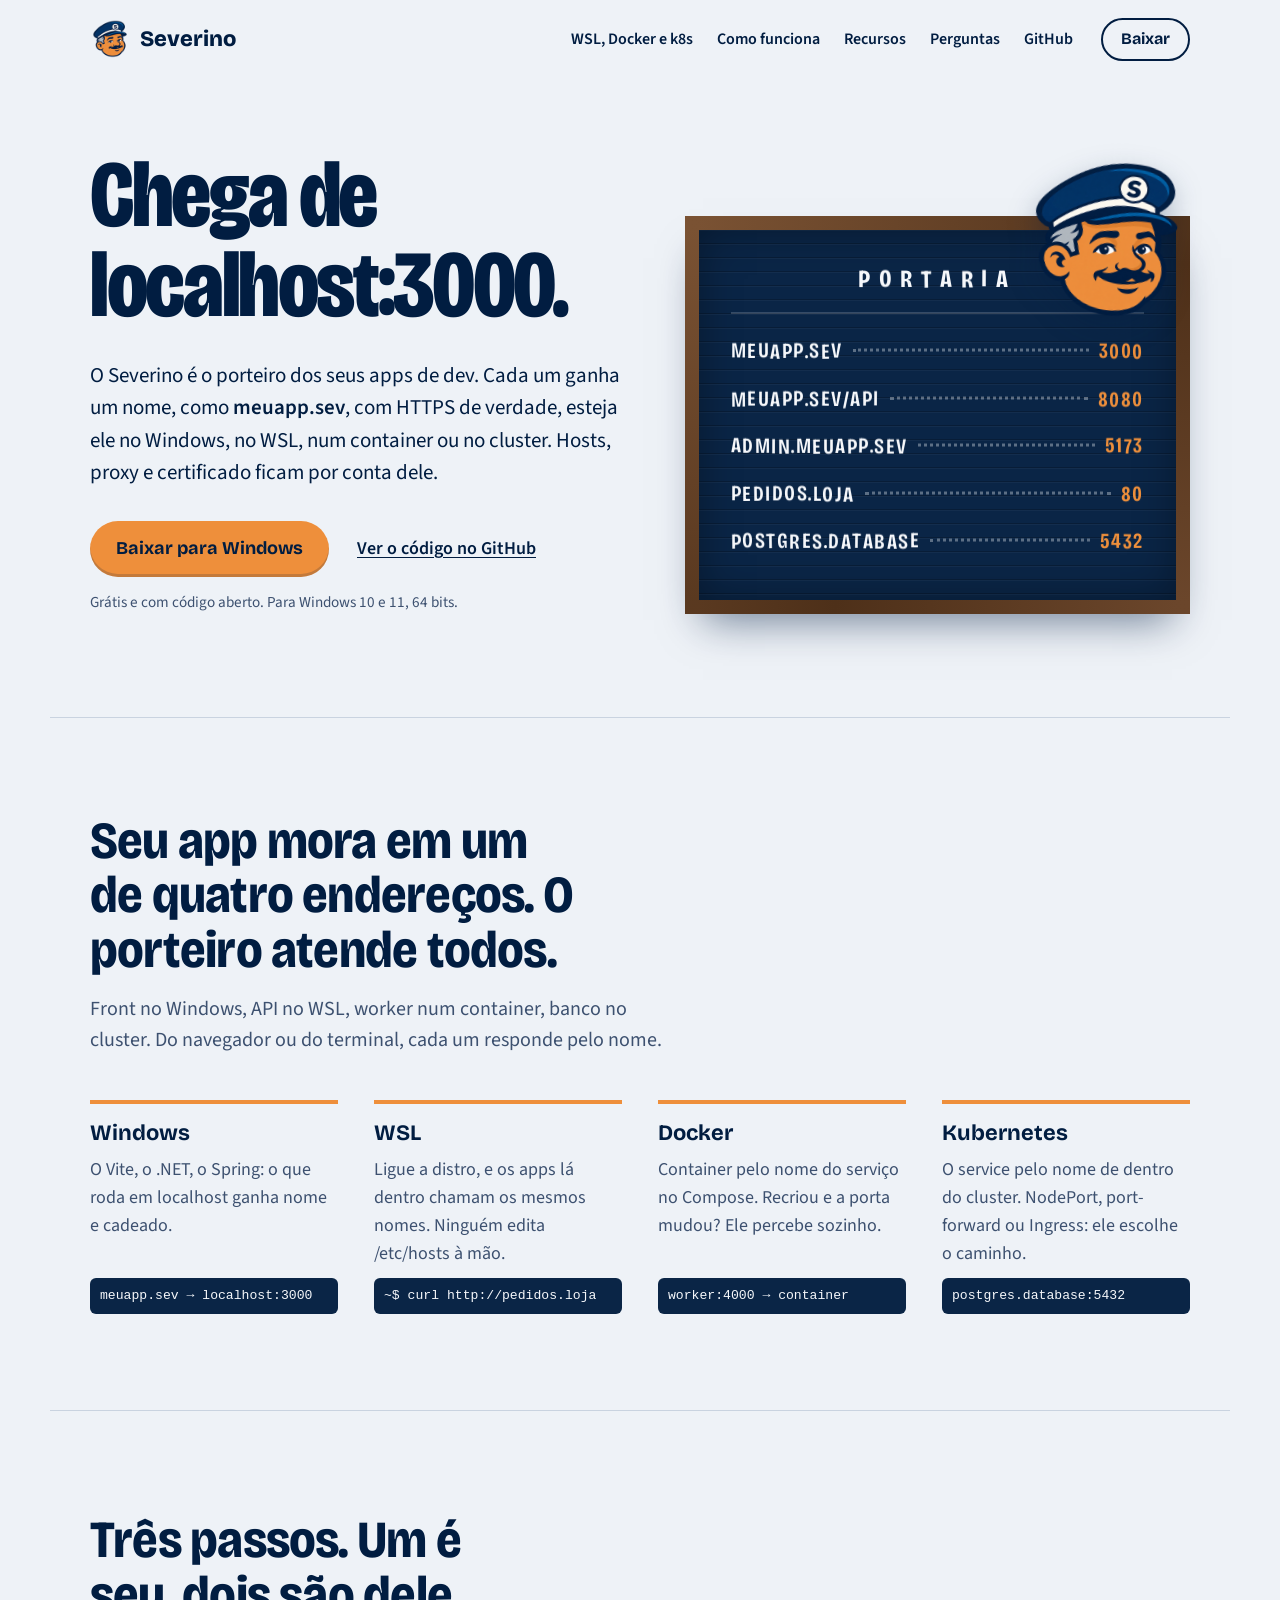
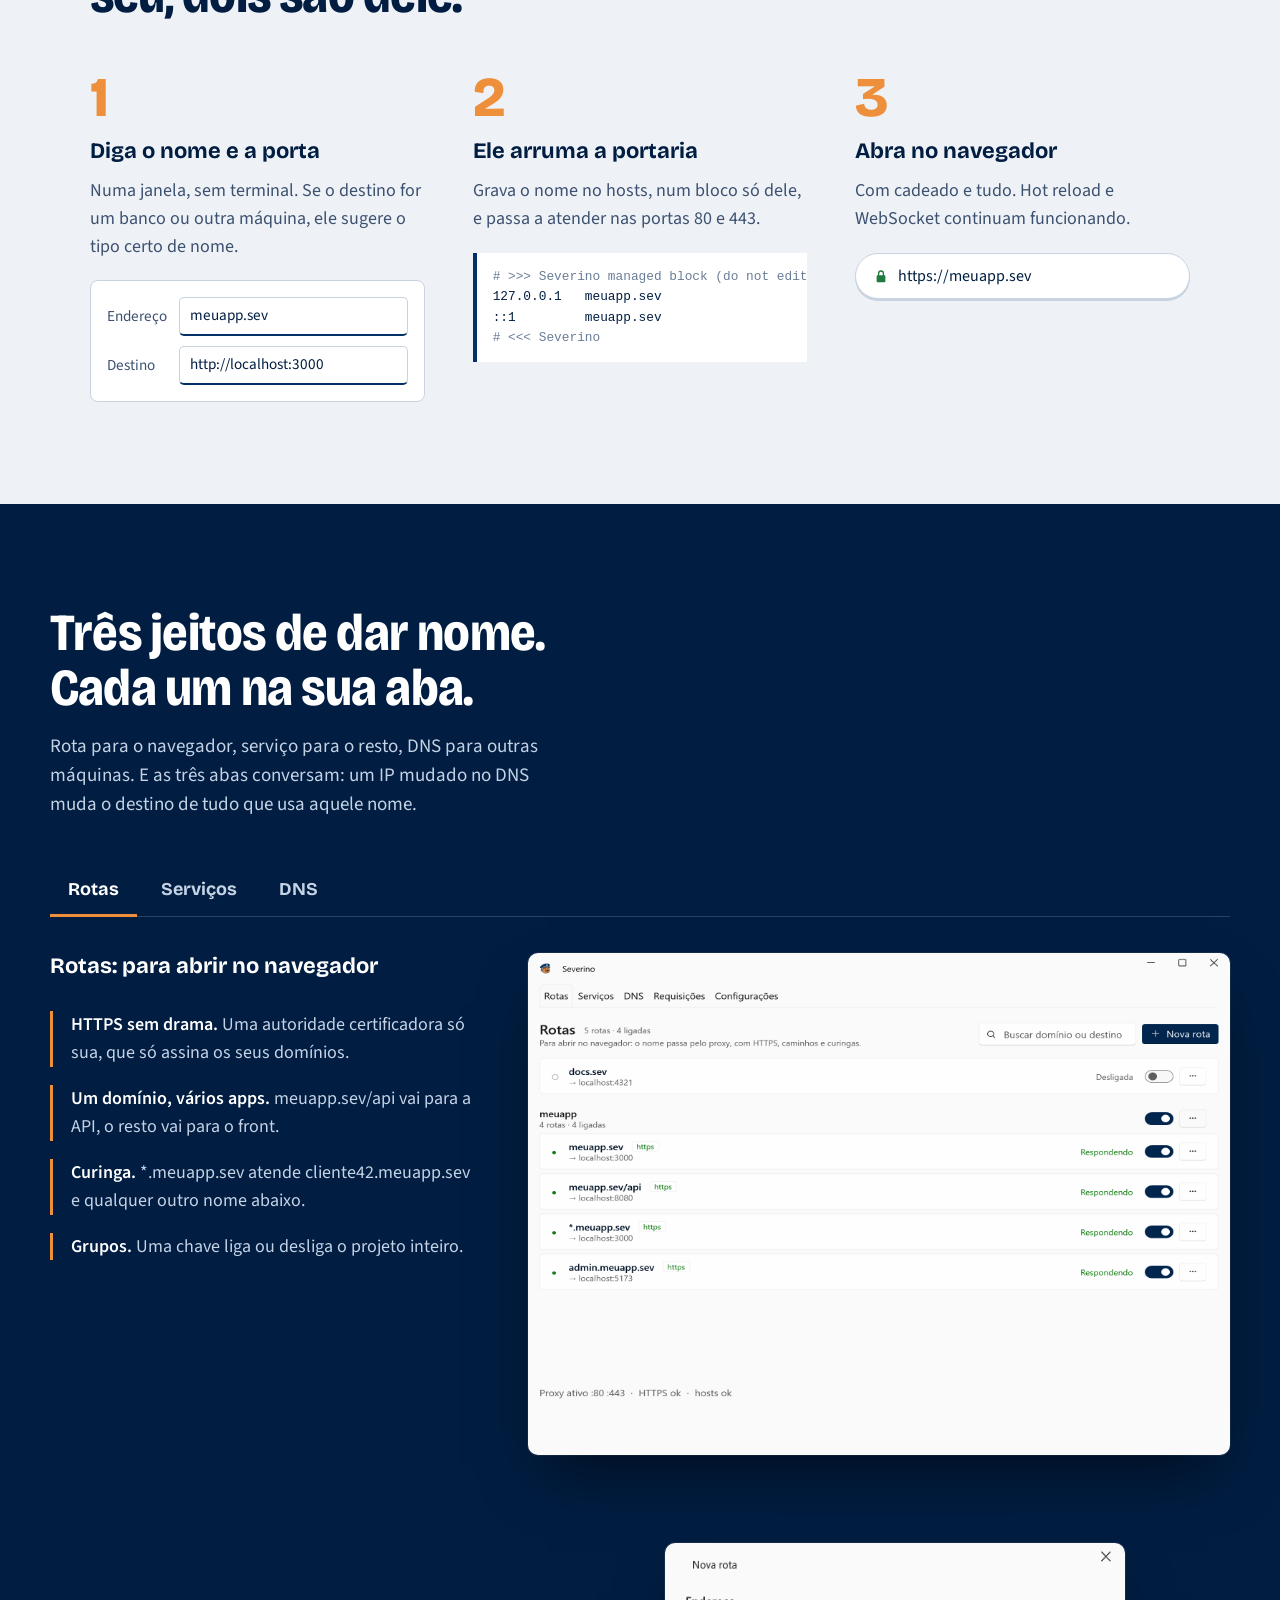
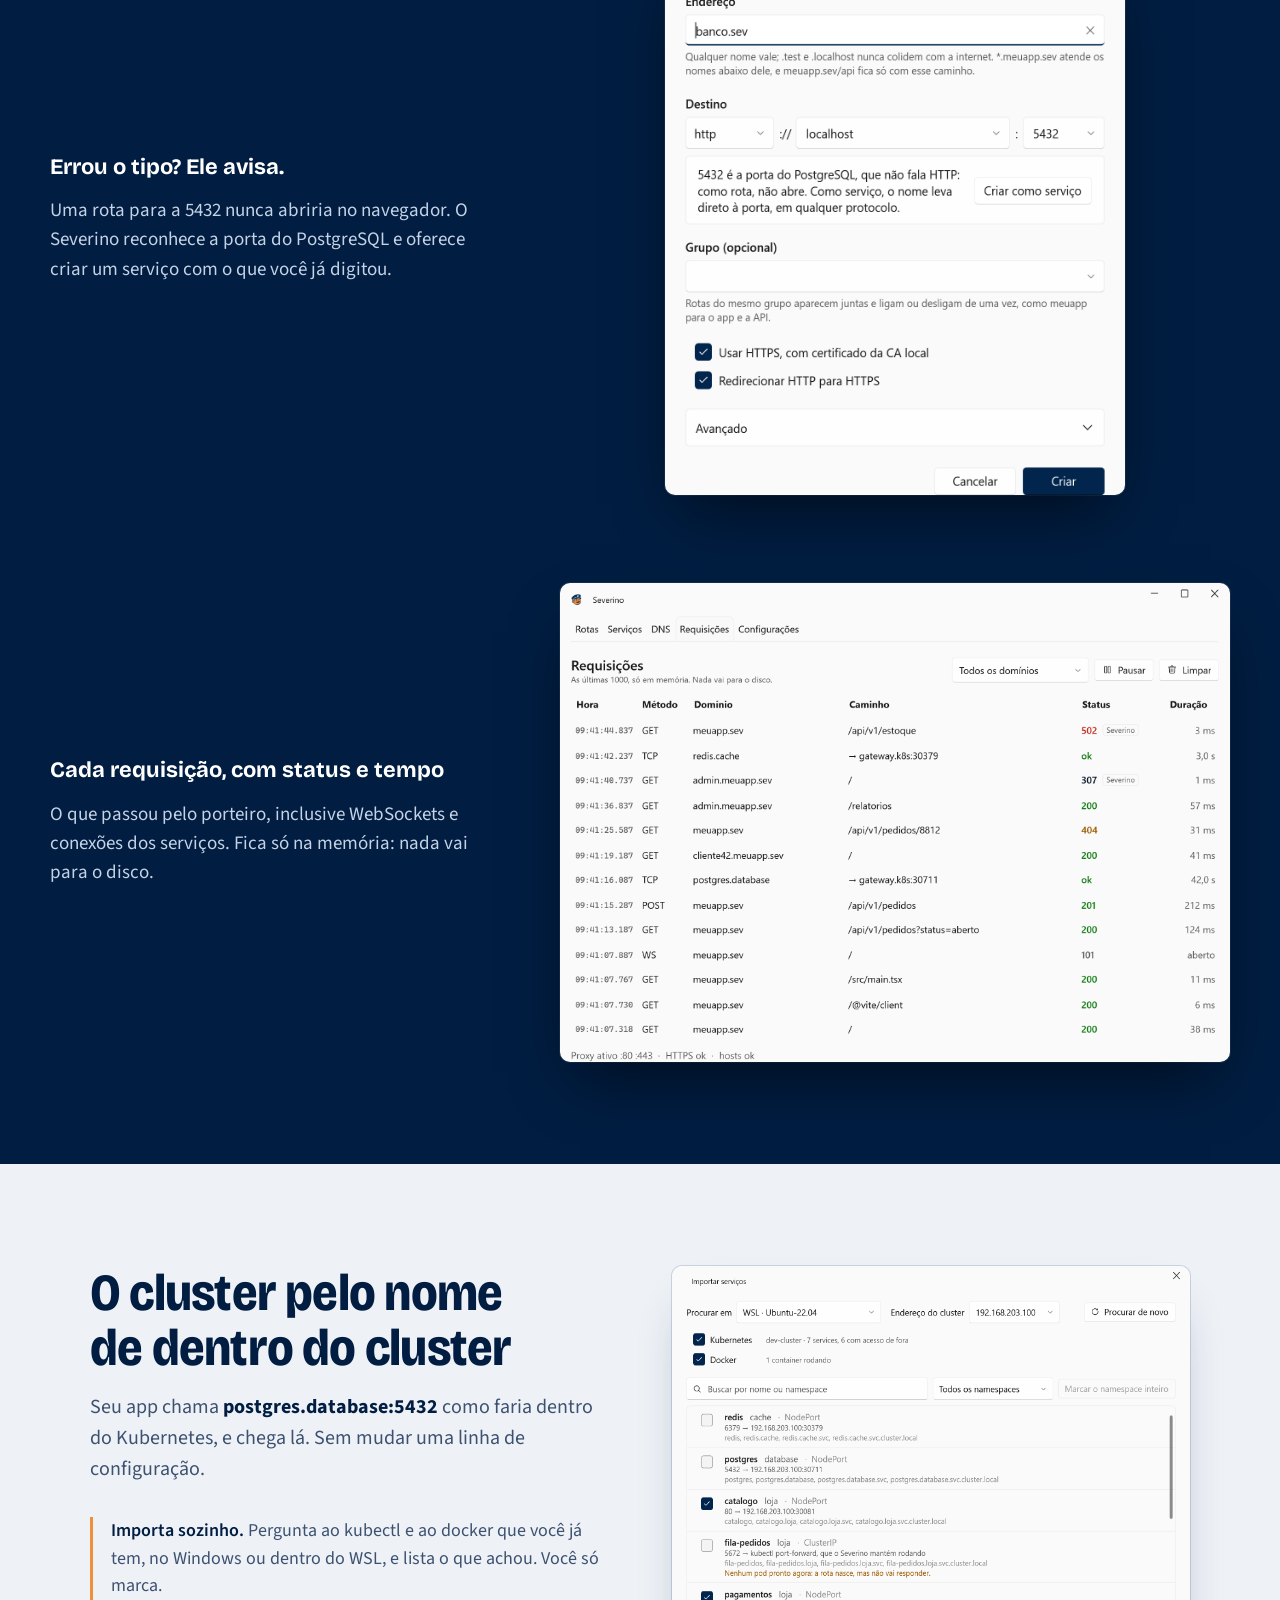
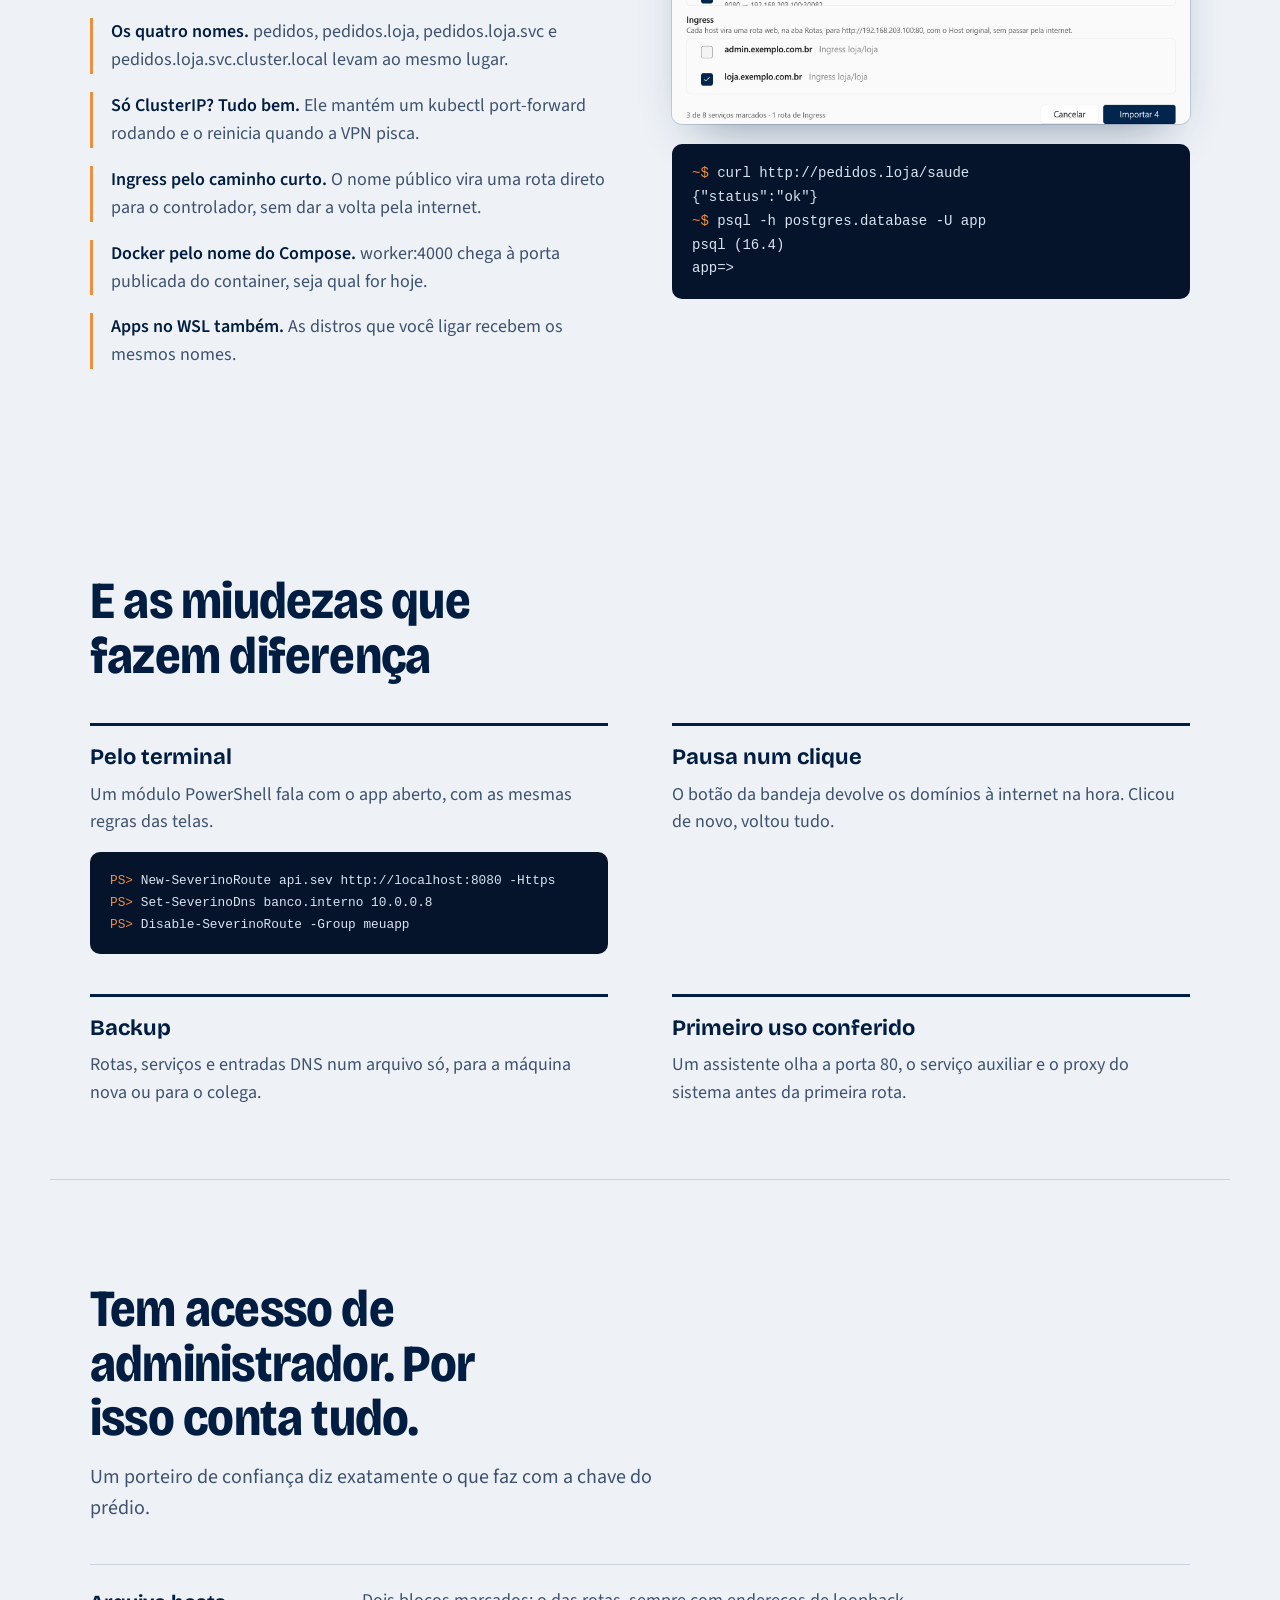
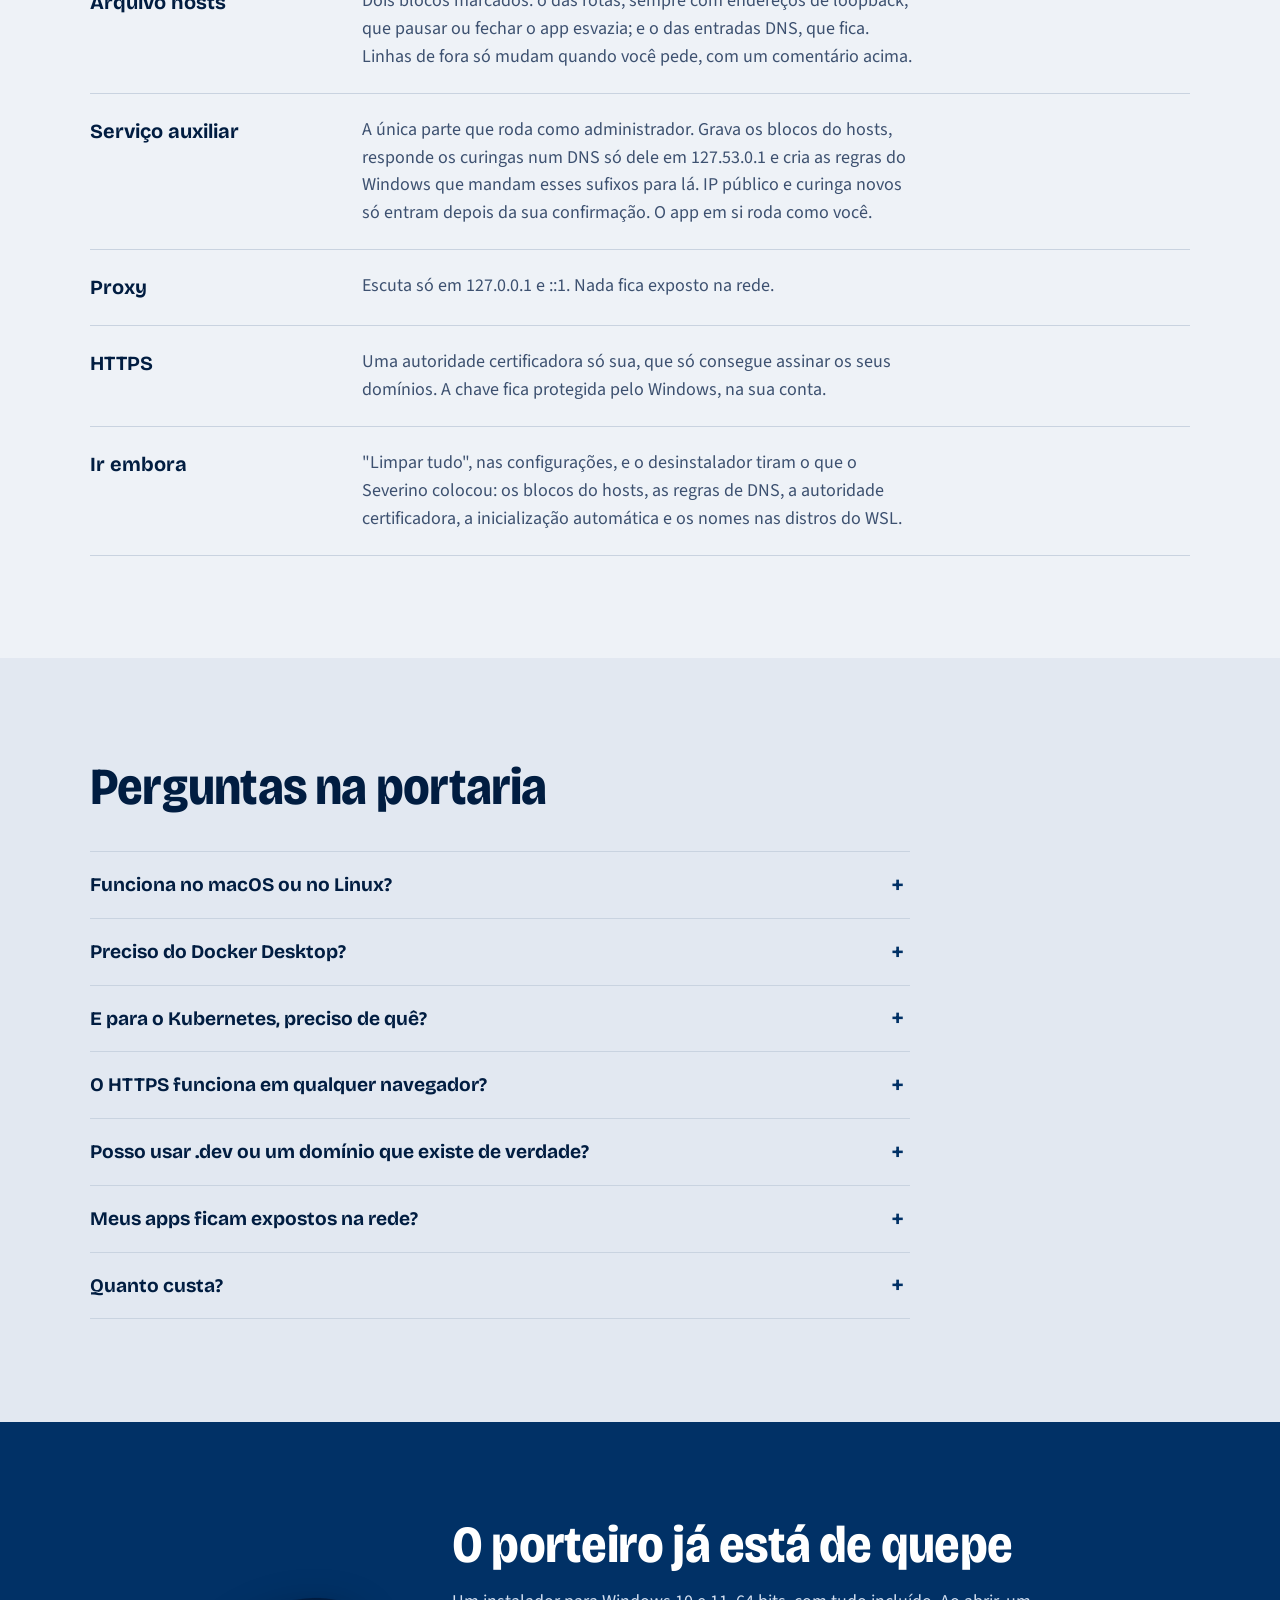
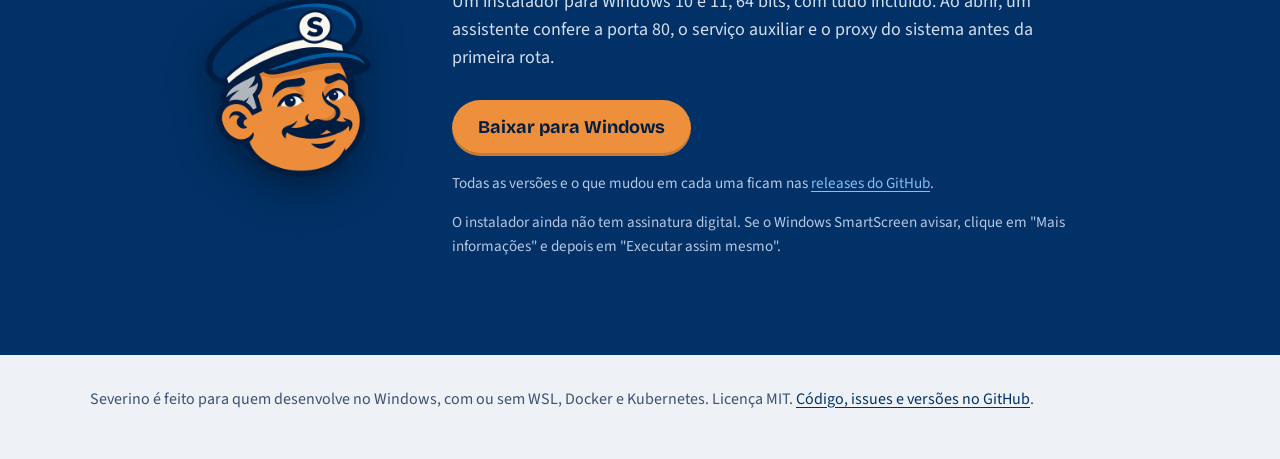
==== commit f2a99967: "feat: site speaks to wsl, docker and kubernetes, with seo and social images New copy and screenshots" ====
--- a/site/index.html
+++ b/site/index.html
@@ -3,17 +3,60 @@
 <head>
   <meta charset="utf-8">
   <meta name="viewport" content="width=device-width, initial-scale=1">
-  <title>Severino: domínios para seus apps locais no Windows</title>
-  <meta name="description" content="O Severino dá um nome para cada app que roda na sua máquina, como callfred.sev, e cuida do arquivo hosts, do proxy e do HTTPS. Também traz serviços do Kubernetes e do Docker pelo nome, no Windows e no WSL.">
+  <title>Severino: nomes com HTTPS para apps locais, WSL, Docker e Kubernetes</title>
+  <meta name="description" content="Dê um nome com HTTPS a cada app de desenvolvimento: no Windows, no WSL, no Docker ou no cluster. O Severino cuida do hosts, do proxy e dos certificados. Grátis.">
+  <link rel="canonical" href="https://lucassm02.github.io/severino/">
+  <meta name="author" content="lucassm02">
+  <meta name="robots" content="index, follow">
+  <meta name="theme-color" content="#011D41">
+
+  <meta property="og:type" content="website">
+  <meta property="og:locale" content="pt_BR">
+  <meta property="og:site_name" content="Severino">
+  <meta property="og:url" content="https://lucassm02.github.io/severino/">
   <meta property="og:title" content="Severino: chega de localhost:3000">
-  <meta property="og:description" content="Um nome para cada app local, com HTTPS de verdade e sem editar o hosts à mão.">
-  <meta property="og:image" content="assets/severino-rosto-480.png">
-  <meta name="theme-color" content="#011D41">
-  <link rel="icon" type="image/png" href="assets/favicon-64.png">
+  <meta property="og:description" content="Um nome com HTTPS para cada app de dev, esteja ele no Windows, no WSL, num container ou no cluster.">
+  <meta property="og:image" content="https://lucassm02.github.io/severino/assets/og-banner.png">
+  <meta property="og:image:width" content="1200">
+  <meta property="og:image:height" content="630">
+  <meta property="og:image:alt" content="Severino, o porteiro, ao lado do quadro da portaria: meuapp.sev na porta 3000, meuapp.sev/api na 8080, pedidos.loja na 80 e postgres.database na 5432.">
+  <meta name="twitter:card" content="summary_large_image">
+  <meta name="twitter:title" content="Severino: chega de localhost:3000">
+  <meta name="twitter:description" content="Um nome com HTTPS para cada app de dev, esteja ele no Windows, no WSL, num container ou no cluster.">
+  <meta name="twitter:image" content="https://lucassm02.github.io/severino/assets/og-banner.png">
+  <meta name="twitter:image:alt" content="Severino, o porteiro, ao lado do quadro da portaria com os nomes dos apps e suas portas.">
+
+  <link rel="icon" type="image/png" sizes="64x64" href="assets/favicon-64.png">
+  <link rel="apple-touch-icon" href="assets/apple-touch-icon.png">
+  <link rel="license" href="https://github.com/lucassm02/severino/blob/main/LICENSE">
   <link rel="preconnect" href="https://fonts.googleapis.com">
   <link rel="preconnect" href="https://fonts.gstatic.com" crossorigin>
   <link href="https://fonts.googleapis.com/css2?family=Bricolage+Grotesque:opsz,wdth,wght@12..96,75..100,400..800&family=Source+Sans+3:ital,wght@0,400;0,600;1,400&display=swap" rel="stylesheet">
   <link rel="stylesheet" href="styles.css">
+
+  <script type="application/ld+json">
+  {
+    "@context": "https://schema.org",
+    "@type": "SoftwareApplication",
+    "name": "Severino",
+    "description": "Dá um nome com HTTPS a cada app de desenvolvimento no Windows, no WSL, no Docker e no Kubernetes, e cuida do arquivo hosts, do proxy reverso e dos certificados.",
+    "applicationCategory": "DeveloperApplication",
+    "operatingSystem": "Windows 10, Windows 11",
+    "url": "https://lucassm02.github.io/severino/",
+    "downloadUrl": "https://github.com/lucassm02/severino/releases/latest",
+    "image": "https://lucassm02.github.io/severino/assets/og-banner.png",
+    "screenshot": [
+      "https://lucassm02.github.io/severino/assets/app-rotas.png",
+      "https://lucassm02.github.io/severino/assets/app-servicos.png",
+      "https://lucassm02.github.io/severino/assets/app-dns.png"
+    ],
+    "license": "https://opensource.org/licenses/MIT",
+    "isAccessibleForFree": true,
+    "inLanguage": "pt-BR",
+    "offers": { "@type": "Offer", "price": "0", "priceCurrency": "BRL" },
+    "codeRepository": "https://github.com/lucassm02/severino"
+  }
+  </script>
 </head>
 <body>
   <a class="skip" href="#conteudo">Pular para o conteúdo</a>
@@ -24,10 +67,10 @@
       <span>Severino</span>
     </a>
     <nav aria-label="Seções">
+      <a href="#onde">WSL, Docker e k8s</a>
       <a href="#como-funciona">Como funciona</a>
-      <a href="#dns">DNS</a>
-      <a href="#servicos">Kubernetes e Docker</a>
-      <a href="#seguranca">O que ele mexe</a>
+      <a href="#tres-jeitos">Recursos</a>
+      <a href="#perguntas">Perguntas</a>
       <a href="https://github.com/lucassm02/severino">GitHub</a>
     </nav>
     <a class="botao botao-pequeno" href="#baixar">Baixar</a>
@@ -37,22 +80,22 @@
     <section class="abertura">
       <div class="abertura-texto">
         <h1>Chega de localhost:<wbr>3000.</h1>
-        <p class="abertura-lead">O Severino dá um nome para cada app que roda na sua máquina, como <strong>callfred.sev</strong>, e cuida do resto: o arquivo hosts, o proxy e um HTTPS que o navegador aceita. Você não edita nada à mão.</p>
+        <p class="abertura-lead">O Severino é o porteiro dos seus apps de dev. Cada um ganha um nome, como <strong>meuapp.sev</strong>, com HTTPS de verdade, esteja ele no Windows, no WSL, num container ou no cluster. Hosts, proxy e certificado ficam por conta dele.</p>
         <div class="acoes">
           <a class="botao" href="https://github.com/lucassm02/severino/releases/latest" data-download>Baixar para Windows</a>
           <a class="link-forte" href="https://github.com/lucassm02/severino">Ver o código no GitHub</a>
         </div>
-        <p class="nota" data-release-note>Para Windows 10 e 11, 64 bits.</p>
+        <p class="nota" data-release-note>Grátis e com código aberto. Para Windows 10 e 11, 64 bits.</p>
       </div>
 
       <figure class="quadro-moldura">
         <img class="quadro-porteiro" src="assets/severino-rosto-480.png" width="240" height="240" alt="Severino, o porteiro, de quepe azul e bigode.">
-        <div class="quadro" role="img" aria-label="Quadro da portaria: callfred.sev na porta 3000, callfred.sev/api na 8080, qualquer nome abaixo de lojas.sev na 5173, pedidos.loja na 80 e postgres.database na 5432.">
+        <div class="quadro" role="img" aria-label="Quadro da portaria: meuapp.sev na porta 3000, meuapp.sev/api na 8080, admin.meuapp.sev na 5173, pedidos.loja na 80 e postgres.database na 5432.">
           <p class="quadro-titulo" aria-hidden="true">Portaria</p>
           <ul aria-hidden="true">
-            <li><span class="nome">callfred.sev</span><span class="pontos"></span><span class="porta">3000</span></li>
-            <li><span class="nome">callfred.sev/api</span><span class="pontos"></span><span class="porta">8080</span></li>
-            <li><span class="nome">*.lojas.sev</span><span class="pontos"></span><span class="porta">5173</span></li>
+            <li><span class="nome">meuapp.sev</span><span class="pontos"></span><span class="porta">3000</span></li>
+            <li><span class="nome">meuapp.sev/api</span><span class="pontos"></span><span class="porta">8080</span></li>
+            <li><span class="nome">admin.meuapp.sev</span><span class="pontos"></span><span class="porta">5173</span></li>
             <li><span class="nome">pedidos.loja</span><span class="pontos"></span><span class="porta">80</span></li>
             <li><span class="nome">postgres.database</span><span class="pontos"></span><span class="porta">5432</span></li>
           </ul>
@@ -60,94 +103,137 @@
       </figure>
     </section>
 
+    <section class="onde" id="onde" aria-labelledby="onde-titulo">
+      <h2 id="onde-titulo">Seu app mora em um de quatro endereços. O porteiro atende todos.</h2>
+      <p class="secao-lead">Front no Windows, API no WSL, worker num container, banco no cluster. Do navegador ou do terminal, cada um responde pelo nome.</p>
+      <ul class="onde-lista">
+        <li>
+          <h3>Windows</h3>
+          <p>O Vite, o .NET, o Spring: o que roda em localhost ganha nome e cadeado.</p>
+          <code>meuapp.sev → localhost:3000</code>
+        </li>
+        <li>
+          <h3>WSL</h3>
+          <p>Ligue a distro, e os apps lá dentro chamam os mesmos nomes. Ninguém edita /etc/hosts à mão.</p>
+          <code>~$ curl http://pedidos.loja</code>
+        </li>
+        <li>
+          <h3>Docker</h3>
+          <p>Container pelo nome do serviço no Compose. Recriou e a porta mudou? Ele percebe sozinho.</p>
+          <code>worker:4000 → container</code>
+        </li>
+        <li>
+          <h3>Kubernetes</h3>
+          <p>O service pelo nome de dentro do cluster. NodePort, port-forward ou Ingress: ele escolhe o caminho.</p>
+          <code>postgres.database:5432</code>
+        </li>
+      </ul>
+    </section>
+
     <section class="como" id="como-funciona" aria-labelledby="como-titulo">
-      <h2 id="como-titulo">Como funciona</h2>
-      <p class="secao-lead">Três passos, e o primeiro é o único que é seu.</p>
+      <h2 id="como-titulo">Três passos. Um é seu, dois são dele.</h2>
       <ol class="passos">
         <li>
           <h3>Diga o nome e a porta</h3>
-          <p>Numa janela, sem terminal: o domínio que você quer e onde o app está rodando.</p>
+          <p>Numa janela, sem terminal. Se o destino for um banco ou outra máquina, ele sugere o tipo certo de nome.</p>
           <div class="mock-form" aria-hidden="true">
-            <span class="mock-rotulo">Domínio</span>
-            <span class="mock-campo">callfred.sev</span>
+            <span class="mock-rotulo">Endereço</span>
+            <span class="mock-campo">meuapp.sev</span>
             <span class="mock-rotulo">Destino</span>
             <span class="mock-campo">http://localhost:3000</span>
           </div>
         </li>
         <li>
-          <h3>O Severino arruma a portaria</h3>
-          <p>Ele grava o nome no arquivo hosts, num bloco só dele, e passa a atender nas portas 80 e 443.</p>
+          <h3>Ele arruma a portaria</h3>
+          <p>Grava o nome no hosts, num bloco só dele, e passa a atender nas portas 80 e 443.</p>
           <pre class="mock-arquivo" aria-label="Trecho do arquivo hosts"><code><span class="comentario"># &gt;&gt;&gt; Severino managed block (do not edit)</span>
-127.0.0.1   callfred.sev
-::1         callfred.sev
+127.0.0.1   meuapp.sev
+::1         meuapp.sev
 <span class="comentario"># &lt;&lt;&lt; Severino</span></code></pre>
         </li>
         <li>
           <h3>Abra no navegador</h3>
-          <p>Com cadeado e tudo. O hot reload do Vite e os WebSockets continuam funcionando.</p>
+          <p>Com cadeado e tudo. Hot reload e WebSocket continuam funcionando.</p>
           <div class="mock-barra" aria-hidden="true">
             <svg viewBox="0 0 16 16" width="14" height="14"><path d="M4.5 7V5a3.5 3.5 0 0 1 7 0v2h.5A1 1 0 0 1 13 8v6a1 1 0 0 1-1 1H4a1 1 0 0 1-1-1V8a1 1 0 0 1 1-1zm1.5 0h4V5a2 2 0 0 0-4 0z" fill="currentColor"/></svg>
-            <span>https://callfred.sev</span>
+            <span>https://meuapp.sev</span>
           </div>
         </li>
       </ol>
     </section>
 
-    <section class="janela" aria-labelledby="janela-titulo">
+    <section class="janela" id="tres-jeitos" aria-labelledby="tres-titulo">
       <div class="janela-texto">
-        <h2 id="janela-titulo">Todas as rotas numa janela só</h2>
-        <p>Cada rota mostra se o app do outro lado está respondendo. Um clique liga ou desliga uma rota, e uma chave liga ou desliga um grupo inteiro; o botão de pausa, na bandeja, devolve os domínios à internet na hora.</p>
-      </div>
-      <img class="captura captura-grande" src="assets/app-rotas.png" width="1960" height="1400" loading="lazy"
-           alt="A janela do Severino com o grupo callfred: callfred.sev, callfred.sev/api, o curinga *.callfred.sev e admin.callfred.sev, todos respondendo com HTTPS; docs.sev desligada; e os serviços pedidos e postgres vindos do Kubernetes.">
+        <h2 id="tres-titulo">Três jeitos de dar nome. Cada um na sua aba.</h2>
+        <p>Rota para o navegador, serviço para o resto, DNS para outras máquinas. E as três abas conversam: um IP mudado no DNS muda o destino de tudo que usa aquele nome.</p>
+      </div>
+
+      <div class="abas" data-abas>
+        <div class="abas-lista" role="tablist" aria-label="Rotas, serviços e DNS" hidden>
+          <button type="button" role="tab" id="aba-rotas" aria-controls="painel-rotas" aria-selected="true">Rotas</button>
+          <button type="button" role="tab" id="aba-servicos" aria-controls="painel-servicos" aria-selected="false" tabindex="-1">Serviços</button>
+          <button type="button" role="tab" id="aba-dns" aria-controls="painel-dns" aria-selected="false" tabindex="-1">DNS</button>
+        </div>
+
+        <div class="painel" id="painel-rotas" role="tabpanel" aria-labelledby="aba-rotas">
+          <div class="painel-texto">
+            <h3>Rotas: para abrir no navegador</h3>
+            <ul class="fatos">
+              <li><strong>HTTPS sem drama.</strong> Uma autoridade certificadora só sua, que só assina os seus domínios.</li>
+              <li><strong>Um domínio, vários apps.</strong> meuapp.sev/api vai para a API, o resto vai para o front.</li>
+              <li><strong>Curinga.</strong> *.meuapp.sev atende cliente42.meuapp.sev e qualquer outro nome abaixo.</li>
+              <li><strong>Grupos.</strong> Uma chave liga ou desliga o projeto inteiro.</li>
+            </ul>
+          </div>
+          <img class="captura" src="assets/app-rotas.png" width="1960" height="1400" loading="lazy"
+               alt="A aba Rotas: docs.sev desligada e o grupo meuapp com meuapp.sev, meuapp.sev/api, o curinga *.meuapp.sev e admin.meuapp.sev, todos respondendo com HTTPS.">
+        </div>
+
+        <div class="painel" id="painel-servicos" role="tabpanel" aria-labelledby="aba-servicos">
+          <div class="painel-texto">
+            <h3>Serviços: para bancos, filas e o resto</h3>
+            <ul class="fatos">
+              <li><strong>Qualquer protocolo.</strong> Postgres, Redis, gRPC, RabbitMQ: o nome leva direto à porta, byte a byte.</li>
+              <li><strong>Vêm prontos.</strong> Importe do Kubernetes e do Docker, no Windows ou no WSL.</li>
+              <li><strong>Se corrigem sozinhos.</strong> Container recriado em outra porta volta a responder em segundos.</li>
+              <li><strong>Destino por nome.</strong> gateway.k8s em vez do IP do nó, com o IP sempre à vista.</li>
+            </ul>
+          </div>
+          <img class="captura" src="assets/app-servicos.png" width="1960" height="1400" loading="lazy"
+               alt="A aba Serviços: pedidos, postgres e redis vindos do Kubernetes pelo gateway.k8s, e o worker vindo do Docker, todos respondendo.">
+        </div>
+
+        <div class="painel" id="painel-dns" role="tabpanel" aria-labelledby="aba-dns">
+          <div class="painel-texto">
+            <h3>DNS: um nome direto para um IP</h3>
+            <ul class="fatos">
+              <li><strong>Vale com o app fechado.</strong> banco.interno para 10.0.0.8, como uma linha escrita à mão, e também no WSL.</li>
+              <li><strong>O hosts inteiro à vista.</strong> Linhas de outros programas aparecem marcadas, e só mudam se você pedir.</li>
+              <li><strong>Sem Bloco de Notas de administrador.</strong> Rede privada entra na hora; IP público pede a confirmação do Windows.</li>
+            </ul>
+          </div>
+          <img class="captura" src="assets/app-dns.png" width="1960" height="1760" loading="lazy"
+               alt="A aba DNS: gateway.k8s, destino de 3 serviços; banco.interno; nas.casa; staging.exemplo.com.br aguardando aprovação; e as linhas do hosts de outros programas, marcadas como fora do Severino.">
+        </div>
+      </div>
+
+      <div class="janela-par">
+        <div class="janela-texto">
+          <h3>Errou o tipo? Ele avisa.</h3>
+          <p>Uma rota para a 5432 nunca abriria no navegador. O Severino reconhece a porta do PostgreSQL e oferece criar um serviço com o que você já digitou.</p>
+        </div>
+        <img class="captura captura-estreita" src="assets/app-editor.png" width="1080" height="1298" loading="lazy"
+             alt="O formulário Nova rota com banco.sev para localhost:5432 e o aviso: 5432 é a porta do PostgreSQL, que não fala HTTP, com o botão Criar como serviço.">
+      </div>
+
       <div class="janela-par">
         <div class="janela-texto">
           <h3>Cada requisição, com status e tempo</h3>
-          <p>A aba Requisições mostra o que passou pelo Severino, inclusive os WebSockets e as conexões dos serviços. Fica só na memória: nada vai para o disco.</p>
+          <p>O que passou pelo porteiro, inclusive WebSockets e conexões dos serviços. Fica só na memória: nada vai para o disco.</p>
         </div>
         <img class="captura" src="assets/app-requisicoes.png" width="1960" height="1400" loading="lazy"
-             alt="A aba Requisições, com chamadas GET e POST para api.callfred.sev, um WebSocket aberto e uma conexão TCP para postgres.database.">
-      </div>
-    </section>
-
-    <section class="mais" aria-labelledby="mais-titulo">
-      <h2 id="mais-titulo">Para quando um nome por app não basta</h2>
-      <ul class="mais-lista">
-        <li>
-          <h3>Curinga</h3>
-          <p><strong>*.lojas.sev</strong> atende cliente42.lojas.sev, a.b.lojas.sev e qualquer outro nome abaixo, cada um com o seu certificado HTTPS. Um nome exato, como api.lojas.sev, continua tendo a sua própria rota.</p>
-        </li>
-        <li>
-          <h3>Um domínio, vários apps</h3>
-          <p><strong>callfred.sev/api</strong> vai para a API e o resto de callfred.sev vai para o front. O caminho mais longo vence, e dá para tirar o /api antes de repassar.</p>
-        </li>
-        <li>
-          <h3>Grupos</h3>
-          <p>As rotas de um projeto ficam juntas, e uma chave liga ou desliga todas de uma vez.</p>
-        </li>
-        <li>
-          <h3>Pelo terminal</h3>
-          <p>Um módulo PowerShell fala com o app aberto, com as mesmas regras das telas.</p>
-          <pre class="terminal" aria-label="Exemplo no PowerShell"><code><span class="prompt">PS&gt;</span> New-SeverinoRoute callfred.sev http://localhost:3000 -Https -Group callfred
-<span class="prompt">PS&gt;</span> Set-SeverinoDns sql.interno 10.0.0.8
-<span class="prompt">PS&gt;</span> Disable-SeverinoRoute -Group callfred</code></pre>
-        </li>
-      </ul>
-    </section>
-
-    <section class="dns" id="dns" aria-labelledby="dns-titulo">
-      <div class="dns-texto">
-        <h2 id="dns-titulo">O hosts inteiro, sem abrir o Bloco de Notas como administrador</h2>
-        <p class="secao-lead">A aba DNS guarda nomes que vão direto a um IP, como <strong>sql.interno</strong> para 10.0.0.8, e mostra tudo o que já estava no seu hosts.</p>
-        <ul class="fatos">
-          <li><strong>Valem com o app fechado.</strong> Como uma linha escrita à mão, e também no WSL.</li>
-          <li><strong>O que não é dele fica marcado.</strong> As linhas que outra pessoa ou outro programa escreveu aparecem como "fora do Severino". Editar uma delas pede confirmação, mostra como vai ficar e deixa um comentário no hosts dizendo o que mudou.</li>
-          <li><strong>Um nome serve de destino.</strong> Rotas e serviços podem apontar para gateway.k8s em vez do IP: mudar o IP num lugar só atualiza todos.</li>
-          <li><strong>Rede privada direto, o resto com confirmação.</strong> IPs da rede interna entram na hora; IP público e curinga pedem a confirmação de administrador do Windows.</li>
-        </ul>
-      </div>
-      <img class="captura" src="assets/app-dns.png" width="1960" height="1400" loading="lazy"
-           alt="A aba DNS: entradas do Severino como gateway.k8s, destino de 3 serviços, e staging.exemplo.com.br aguardando aprovação; abaixo, as linhas do hosts que não são do Severino, marcadas.">
+             alt="A aba Requisições, com chamadas para meuapp.sev e admin.meuapp.sev, um WebSocket aberto e conexões TCP para postgres.database e redis.cache.">
+      </div>
     </section>
 
     <section class="servicos" id="servicos" aria-labelledby="servicos-titulo">
@@ -155,19 +241,17 @@
         <h2 id="servicos-titulo">O cluster pelo nome de dentro do cluster</h2>
         <p class="secao-lead">Seu app chama <strong>postgres.database:5432</strong> como faria dentro do Kubernetes, e chega lá. Sem mudar uma linha de configuração.</p>
         <ul class="fatos">
-          <li><strong>Importa sozinho.</strong> O Severino pergunta ao kubectl e ao docker que você já tem, no Windows ou dentro do WSL, e lista os services e containers. Você marca quais quer.</li>
-          <li><strong>Os quatro nomes.</strong> pedidos, pedidos.loja, pedidos.loja.svc e pedidos.loja.svc.cluster.local levam ao mesmo lugar: a NodePort do service, com o nome original na requisição.</li>
-          <li><strong>Qualquer protocolo.</strong> HTTP, gRPC, Postgres, Redis: cada serviço ganha um endereço próprio e o tráfego passa byte a byte.</li>
-          <li><strong>Docker pelo nome do Compose.</strong> orchestrator:4000 chega à porta publicada do container, seja qual for.</li>
-          <li><strong>Só ClusterIP também.</strong> Para o que não tem acesso de fora, o Severino mantém um kubectl port-forward rodando e o reinicia se a VPN cair.</li>
-          <li><strong>Acompanha sozinho.</strong> Recriou o container em outra porta? A rota se corrige em segundos, sem clique.</li>
-          <li><strong>O nome público pelo caminho curto.</strong> Os hosts dos Ingress viram rotas direto para o gateway interno, sem dar a volta pela internet.</li>
-          <li><strong>Apps no WSL também.</strong> As distros que você escolher recebem os mesmos nomes, e o que roda nelas chama os serviços do mesmo jeito.</li>
+          <li><strong>Importa sozinho.</strong> Pergunta ao kubectl e ao docker que você já tem, no Windows ou dentro do WSL, e lista o que achou. Você só marca.</li>
+          <li><strong>Os quatro nomes.</strong> pedidos, pedidos.loja, pedidos.loja.svc e pedidos.loja.svc.cluster.local levam ao mesmo lugar.</li>
+          <li><strong>Só ClusterIP? Tudo bem.</strong> Ele mantém um kubectl port-forward rodando e o reinicia quando a VPN pisca.</li>
+          <li><strong>Ingress pelo caminho curto.</strong> O nome público vira uma rota direto para o controlador, sem dar a volta pela internet.</li>
+          <li><strong>Docker pelo nome do Compose.</strong> worker:4000 chega à porta publicada do container, seja qual for hoje.</li>
+          <li><strong>Apps no WSL também.</strong> As distros que você ligar recebem os mesmos nomes.</li>
         </ul>
       </div>
       <div class="servicos-visual">
-        <img class="captura" src="assets/app-importar.png" width="1720" height="1280" loading="lazy"
-             alt="A janela Importar serviços, procurando no WSL Ubuntu-22.04: sete services do Kubernetes e um container do Docker, com o namespace loja marcado.">
+        <img class="captura" src="assets/app-importar.png" width="1720" height="1520" loading="lazy"
+             alt="A janela Importar serviços, procurando no WSL Ubuntu-22.04: services do Kubernetes por namespace, um ClusterIP por port-forward, um container do Docker e os hosts dos Ingress.">
         <pre class="terminal" aria-label="Exemplo no terminal do WSL"><code><span class="prompt">~$</span> curl http://pedidos.loja/saude
 {"status":"ok"}
 <span class="prompt">~$</span> psql -h postgres.database -U app
@@ -176,9 +260,34 @@
       </div>
     </section>
 
+    <section class="mais" aria-labelledby="mais-titulo">
+      <h2 id="mais-titulo">E as miudezas que fazem diferença</h2>
+      <ul class="mais-lista">
+        <li>
+          <h3>Pelo terminal</h3>
+          <p>Um módulo PowerShell fala com o app aberto, com as mesmas regras das telas.</p>
+          <pre class="terminal" aria-label="Exemplo no PowerShell"><code><span class="prompt">PS&gt;</span> New-SeverinoRoute api.sev http://localhost:8080 -Https
+<span class="prompt">PS&gt;</span> Set-SeverinoDns banco.interno 10.0.0.8
+<span class="prompt">PS&gt;</span> Disable-SeverinoRoute -Group meuapp</code></pre>
+        </li>
+        <li>
+          <h3>Pausa num clique</h3>
+          <p>O botão da bandeja devolve os domínios à internet na hora. Clicou de novo, voltou tudo.</p>
+        </li>
+        <li>
+          <h3>Backup</h3>
+          <p>Rotas, serviços e entradas DNS num arquivo só, para a máquina nova ou para o colega.</p>
+        </li>
+        <li>
+          <h3>Primeiro uso conferido</h3>
+          <p>Um assistente olha a porta 80, o serviço auxiliar e o proxy do sistema antes da primeira rota.</p>
+        </li>
+      </ul>
+    </section>
+
     <section class="seguranca" id="seguranca" aria-labelledby="seguranca-titulo">
-      <h2 id="seguranca-titulo">O que o Severino mexe na sua máquina</h2>
-      <p class="secao-lead">Uma ferramenta que pede administrador precisa dizer exatamente o que faz com ele.</p>
+      <h2 id="seguranca-titulo">Tem acesso de administrador. Por isso conta tudo.</h2>
+      <p class="secao-lead">Um porteiro de confiança diz exatamente o que faz com a chave do prédio.</p>
       <dl class="lista-seguranca">
         <div>
           <dt>Arquivo hosts</dt>
@@ -186,7 +295,7 @@
         </div>
         <div>
           <dt>Serviço auxiliar</dt>
-          <dd>É a única parte que roda como administrador. Grava os blocos do hosts, responde os nomes curinga num DNS só dele em 127.53.0.1 e cria as regras do Windows que mandam esses sufixos para lá. IP público e sufixo curinga novos só entram depois da sua confirmação no aviso do Windows. O app em si roda como você.</dd>
+          <dd>A única parte que roda como administrador. Grava os blocos do hosts, responde os curingas num DNS só dele em 127.53.0.1 e cria as regras do Windows que mandam esses sufixos para lá. IP público e curinga novos só entram depois da sua confirmação. O app em si roda como você.</dd>
         </div>
         <div>
           <dt>Proxy</dt>
@@ -194,31 +303,80 @@
         </div>
         <div>
           <dt>HTTPS</dt>
-          <dd>Uma autoridade certificadora só sua, que só consegue assinar os domínios das suas rotas. A chave fica protegida pelo Windows, na sua conta.</dd>
+          <dd>Uma autoridade certificadora só sua, que só consegue assinar os seus domínios. A chave fica protegida pelo Windows, na sua conta.</dd>
         </div>
         <div>
           <dt>Ir embora</dt>
           <dd>"Limpar tudo", nas configurações, e o desinstalador tiram o que o Severino colocou: os blocos do hosts, as regras de DNS, a autoridade certificadora, a inicialização automática e os nomes nas distros do WSL.</dd>
         </div>
       </dl>
+    </section>
+
+    <section class="perguntas" id="perguntas" aria-labelledby="perguntas-titulo">
+      <h2 id="perguntas-titulo">Perguntas na portaria</h2>
+      <div class="perguntas-lista">
+        <details>
+          <summary>Funciona no macOS ou no Linux?</summary>
+          <p>Não: o Severino é um app de Windows. Mas se você desenvolve no Linux pelo WSL 2, esse é exatamente o caso dele.</p>
+        </details>
+        <details>
+          <summary>Preciso do Docker Desktop?</summary>
+          <p>Não. Ele usa o docker que estiver à mão, no Windows ou dentro de uma distro do WSL. Sem Docker nenhum, rotas e DNS funcionam do mesmo jeito.</p>
+        </details>
+        <details>
+          <summary>E para o Kubernetes, preciso de quê?</summary>
+          <p>Do kubectl configurado, no Windows ou no WSL. O Severino usa o contexto atual. Se o cluster fica atrás de uma VPN, vale a VPN que você já usa.</p>
+        </details>
+        <details>
+          <summary>O HTTPS funciona em qualquer navegador?</summary>
+          <p>No Edge e no Chrome, sim: a autoridade certificadora entra no repositório do Windows. O Firefox tem lista própria; o Severino percebe e diz qual opção ligar.</p>
+        </details>
+        <details>
+          <summary>Posso usar .dev ou um domínio que existe de verdade?</summary>
+          <p>Pode, qualquer nome vale. O app avisa quando o nome existe na internet ou quando o navegador exige HTTPS, como no .dev. Os sufixos .test e .localhost nunca colidem com nada.</p>
+        </details>
+        <details>
+          <summary>Meus apps ficam expostos na rede?</summary>
+          <p>Não. O proxy escuta só em 127.0.0.1 e ::1, e o hosts só aponta para esta máquina, a não ser que você cadastre uma entrada DNS para outra.</p>
+        </details>
+        <details>
+          <summary>Quanto custa?</summary>
+          <p>Nada. É grátis, com o código no GitHub sob a licença MIT.</p>
+        </details>
+      </div>
     </section>
 
     <section class="baixar" id="baixar" aria-labelledby="baixar-titulo">
       <img src="assets/severino-rosto-480.png" width="200" height="200" alt="" loading="lazy">
       <div>
-        <h2 id="baixar-titulo">O porteiro está pronto para começar</h2>
+        <h2 id="baixar-titulo">O porteiro já está de quepe</h2>
         <p>Um instalador para Windows 10 e 11, 64 bits, com tudo incluído. Ao abrir, um assistente confere a porta 80, o serviço auxiliar e o proxy do sistema antes da primeira rota.</p>
         <a class="botao" href="https://github.com/lucassm02/severino/releases/latest" data-download>Baixar para Windows</a>
-        <p class="nota" data-release-note-download>Todas as versões ficam nas <a href="https://github.com/lucassm02/severino/releases">releases do GitHub</a>.</p>
+        <p class="nota">Todas as versões e o que mudou em cada uma ficam nas <a href="https://github.com/lucassm02/severino/releases">releases do GitHub</a>.</p>
         <p class="nota">O instalador ainda não tem assinatura digital. Se o Windows SmartScreen avisar, clique em "Mais informações" e depois em "Executar assim mesmo".</p>
       </div>
     </section>
   </main>
 
   <footer class="rodape">
-    <p>Severino é feito para quem desenvolve no Windows. <a href="https://github.com/lucassm02/severino">Código, issues e versões no GitHub</a>.</p>
+    <p>Severino é feito para quem desenvolve no Windows, com ou sem WSL, Docker e Kubernetes. Licença MIT. <a href="https://github.com/lucassm02/severino">Código, issues e versões no GitHub</a>.</p>
   </footer>
 
+  <script type="application/ld+json">
+  {
+    "@context": "https://schema.org",
+    "@type": "FAQPage",
+    "mainEntity": [
+      { "@type": "Question", "name": "O Severino funciona no macOS ou no Linux?", "acceptedAnswer": { "@type": "Answer", "text": "Não: o Severino é um app de Windows. Mas se você desenvolve no Linux pelo WSL 2, esse é exatamente o caso dele." } },
+      { "@type": "Question", "name": "Preciso do Docker Desktop?", "acceptedAnswer": { "@type": "Answer", "text": "Não. Ele usa o docker que estiver à mão, no Windows ou dentro de uma distro do WSL. Sem Docker nenhum, rotas e DNS funcionam do mesmo jeito." } },
+      { "@type": "Question", "name": "E para o Kubernetes, preciso de quê?", "acceptedAnswer": { "@type": "Answer", "text": "Do kubectl configurado, no Windows ou no WSL. O Severino usa o contexto atual. Se o cluster fica atrás de uma VPN, vale a VPN que você já usa." } },
+      { "@type": "Question", "name": "O HTTPS funciona em qualquer navegador?", "acceptedAnswer": { "@type": "Answer", "text": "No Edge e no Chrome, sim: a autoridade certificadora entra no repositório do Windows. O Firefox tem lista própria; o Severino percebe e diz qual opção ligar." } },
+      { "@type": "Question", "name": "Posso usar .dev ou um domínio que existe de verdade?", "acceptedAnswer": { "@type": "Answer", "text": "Pode, qualquer nome vale. O app avisa quando o nome existe na internet ou quando o navegador exige HTTPS, como no .dev. Os sufixos .test e .localhost nunca colidem com nada." } },
+      { "@type": "Question", "name": "Meus apps ficam expostos na rede?", "acceptedAnswer": { "@type": "Answer", "text": "Não. O proxy escuta só em 127.0.0.1 e ::1, e o hosts só aponta para esta máquina, a não ser que você cadastre uma entrada DNS para outra." } },
+      { "@type": "Question", "name": "Quanto custa o Severino?", "acceptedAnswer": { "@type": "Answer", "text": "Nada. É grátis, com o código no GitHub sob a licença MIT." } }
+    ]
+  }
+  </script>
   <script src="site.js" defer></script>
 </body>
 </html>
--- a/site/styles.css
+++ b/site/styles.css
@@ -274,6 +274,50 @@
   .quadro-moldura { max-width: 560px; }
 }
 
+/* ---------- Where apps live: four places, one doorman ---------- */
+
+.onde {
+  max-width: var(--largura);
+  margin: 0 auto;
+  padding: clamp(56px, 8vw, 96px) var(--gutter);
+  border-top: 1px solid var(--linha);
+}
+.onde h2 { max-width: 24ch; }
+
+.onde-lista {
+  list-style: none;
+  margin: 44px 0 0;
+  padding: 0;
+  display: grid;
+  grid-template-columns: repeat(4, minmax(0, 1fr));
+  gap: clamp(24px, 3vw, 36px);
+}
+.onde-lista li {
+  border-top: 4px solid var(--laranja);
+  padding-top: 16px;
+  display: flex;
+  flex-direction: column;
+  gap: 10px;
+}
+.onde-lista p { color: var(--texto-suave); flex: 1; }
+.onde-lista code {
+  font-family: var(--codigo);
+  font-size: 0.82rem;
+  background: var(--feltro);
+  color: var(--letra);
+  border-radius: 6px;
+  padding: 8px 10px;
+  white-space: nowrap;
+  overflow-x: auto;
+}
+
+@media (max-width: 980px) {
+  .onde-lista { grid-template-columns: repeat(2, minmax(0, 1fr)); }
+}
+@media (max-width: 560px) {
+  .onde-lista { grid-template-columns: minmax(0, 1fr); }
+}
+
 /* ---------- How it works: a real sequence, so numbered ---------- */
 
 .como {
@@ -381,8 +425,46 @@
   gap: clamp(28px, 5vw, 64px);
   align-items: center;
 }
+.captura-estreita { width: 100%; max-width: min(460px, 100%); justify-self: center; }
 @media (max-width: 860px) {
   .janela-par { grid-template-columns: minmax(0, 1fr); }
+}
+
+/* Rotas, Serviços, DNS: tabs with JS; without it, the three panels one after the other. */
+.abas { margin-top: 44px; }
+.abas-lista { display: flex; gap: 6px; border-bottom: 1px solid rgb(255 255 255 / 0.16); }
+.abas-lista[hidden] { display: none; }
+.abas-lista button {
+  font: inherit;
+  font-family: var(--display);
+  font-weight: 700;
+  font-size: 1.125rem;
+  color: #c5d3e6;
+  background: none;
+  border: 0;
+  border-bottom: 3px solid transparent;
+  padding: 12px 18px 10px;
+  margin-bottom: -1px;
+  cursor: pointer;
+}
+.abas-lista button:hover { color: #fff; }
+.abas-lista button[aria-selected="true"] { color: #fff; border-bottom-color: var(--laranja); }
+
+.painel {
+  display: grid;
+  grid-template-columns: minmax(0, 0.75fr) minmax(0, 1.25fr);
+  gap: clamp(28px, 5vw, 56px);
+  align-items: start;
+  padding-top: 36px;
+}
+.painel + .painel { margin-top: 48px; }
+.abas.ativa .painel + .painel { margin-top: 0; }
+.painel[hidden] { display: none; }
+.painel .fatos li { color: #c5d3e6; }
+.painel .fatos strong { color: #fff; }
+
+@media (max-width: 900px) {
+  .painel { grid-template-columns: minmax(0, 1fr); }
 }
 
 /* ---------- More than one name per app ---------- */
@@ -410,22 +492,39 @@
   .mais-lista { grid-template-columns: minmax(0, 1fr); }
 }
 
-/* ---------- DNS: a band of its own, so the light sections do not run together ---------- */
-
-.dns {
+/* ---------- FAQ ---------- */
+
+.perguntas {
   background: #e2e8f1;
   padding: clamp(56px, 8vw, 104px) max(var(--gutter), calc((100% - var(--largura)) / 2 + var(--gutter)));
-  display: grid;
-  grid-template-columns: minmax(0, 0.9fr) minmax(0, 1.1fr);
-  gap: clamp(32px, 5vw, 64px);
-  align-items: center;
-}
-.dns .secao-lead strong { color: var(--farda); }
-.dns .captura { box-shadow: 0 24px 48px -24px rgb(1 29 65 / 0.45), 0 0 0 1px var(--linha); }
-
-@media (max-width: 900px) {
-  .dns { grid-template-columns: minmax(0, 1fr); }
-}
+}
+
+.perguntas-lista { margin-top: 36px; max-width: 820px; }
+.perguntas details { border-top: 1px solid var(--linha); }
+.perguntas details:last-child { border-bottom: 1px solid var(--linha); }
+.perguntas summary {
+  cursor: pointer;
+  list-style: none;
+  padding: 18px 40px 18px 0;
+  position: relative;
+  font-family: var(--display);
+  font-weight: 700;
+  font-size: 1.2rem;
+}
+.perguntas summary::-webkit-details-marker { display: none; }
+/* A plus that turns into a minus: says it opens, and that it is open. */
+.perguntas summary::after {
+  content: "+";
+  position: absolute;
+  right: 6px;
+  top: 50%;
+  transform: translateY(-50%);
+  font-size: 1.6rem;
+  font-weight: 600;
+  color: var(--quepe);
+}
+.perguntas details[open] summary::after { content: "−"; }
+.perguntas details p { padding: 0 0 20px; max-width: 62ch; color: var(--texto-suave); }
 
 /* ---------- Services ---------- */
 
@@ -513,6 +612,27 @@
   .baixar { grid-template-columns: minmax(0, 1fr); }
 }
 
+/* ---------- 404 ---------- */
+
+.sumiu {
+  min-height: 100vh;
+  display: grid;
+  place-content: center;
+  justify-items: center;
+  gap: 20px;
+  text-align: center;
+  padding: 48px var(--gutter);
+}
+.sumiu img { width: 160px; transform: rotate(-6deg); }
+.sumiu h1 {
+  font-size: clamp(2.25rem, 6vw, 4rem);
+  font-weight: 800;
+  font-variation-settings: "wdth" 80;
+  letter-spacing: -0.02em;
+  max-width: 16ch;
+}
+.sumiu p { max-width: 46ch; color: var(--texto-suave); }
+
 /* ---------- Footer ---------- */
 
 .rodape {
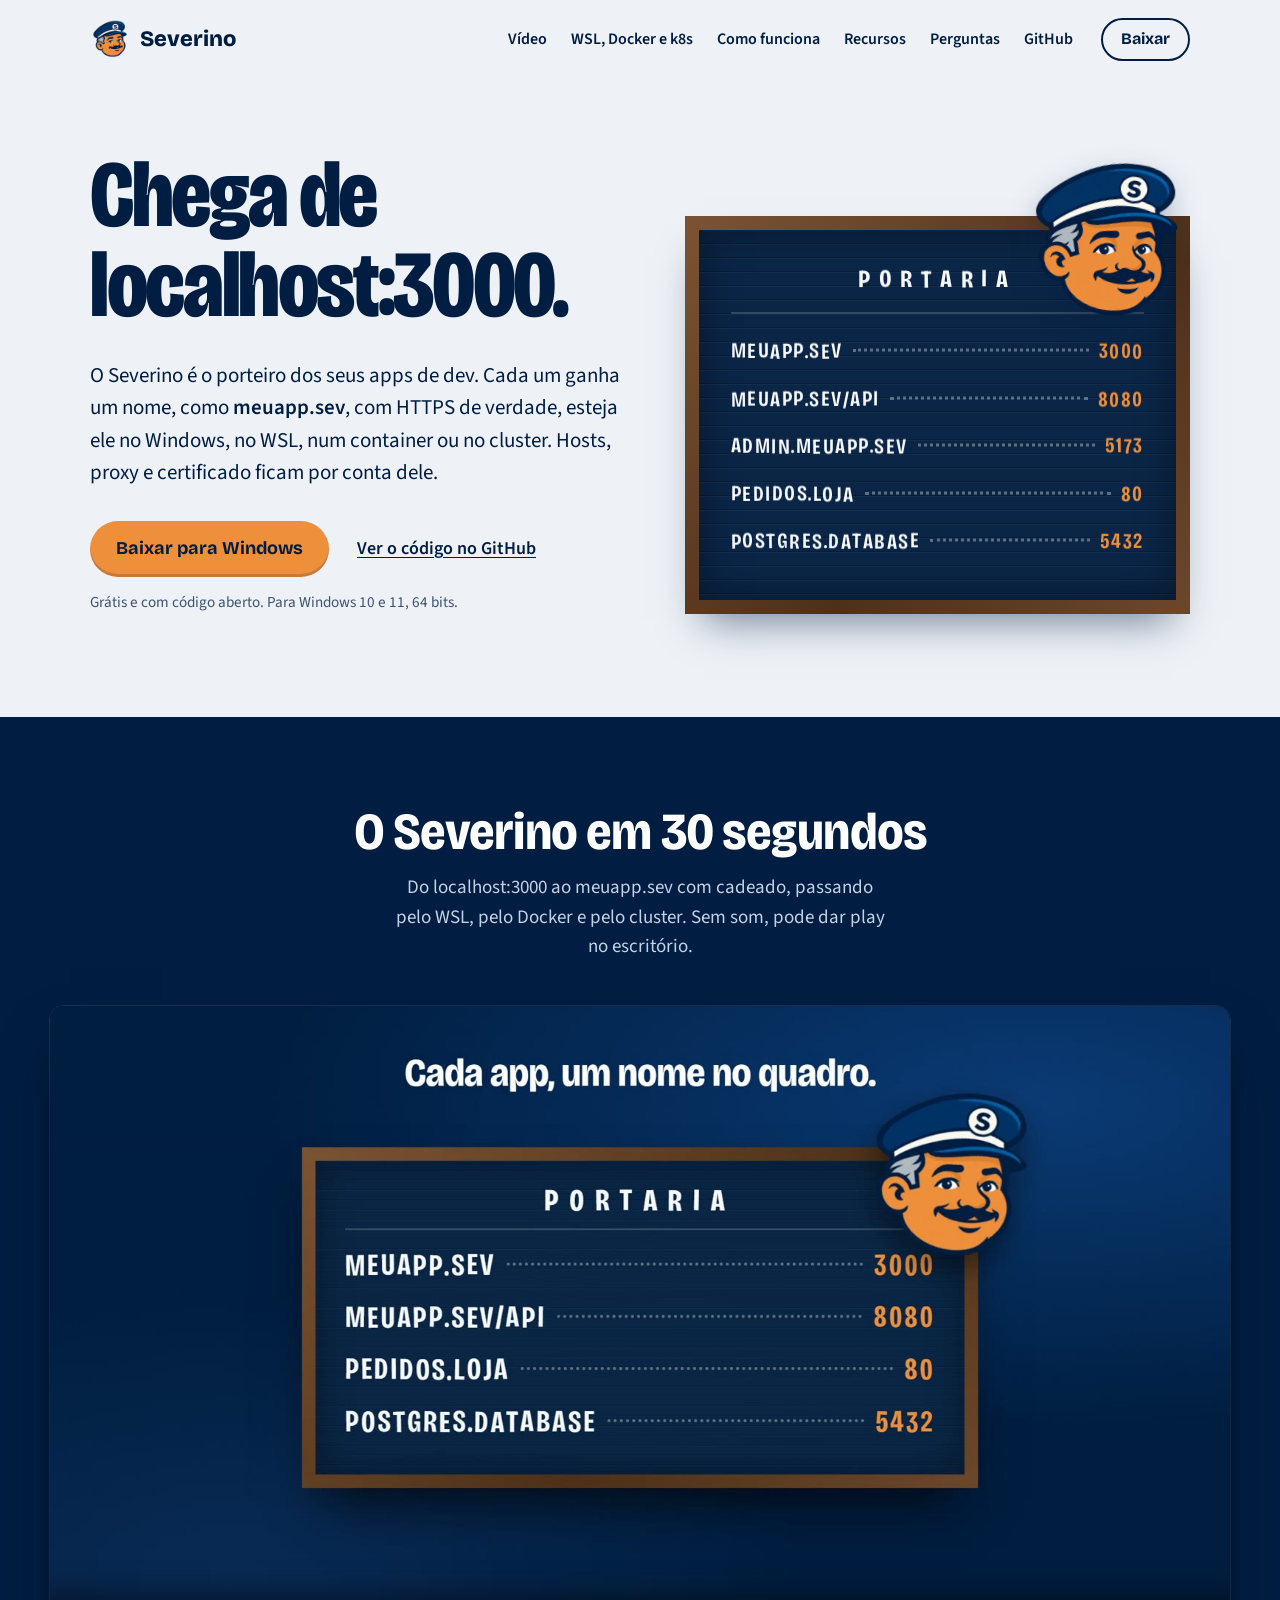
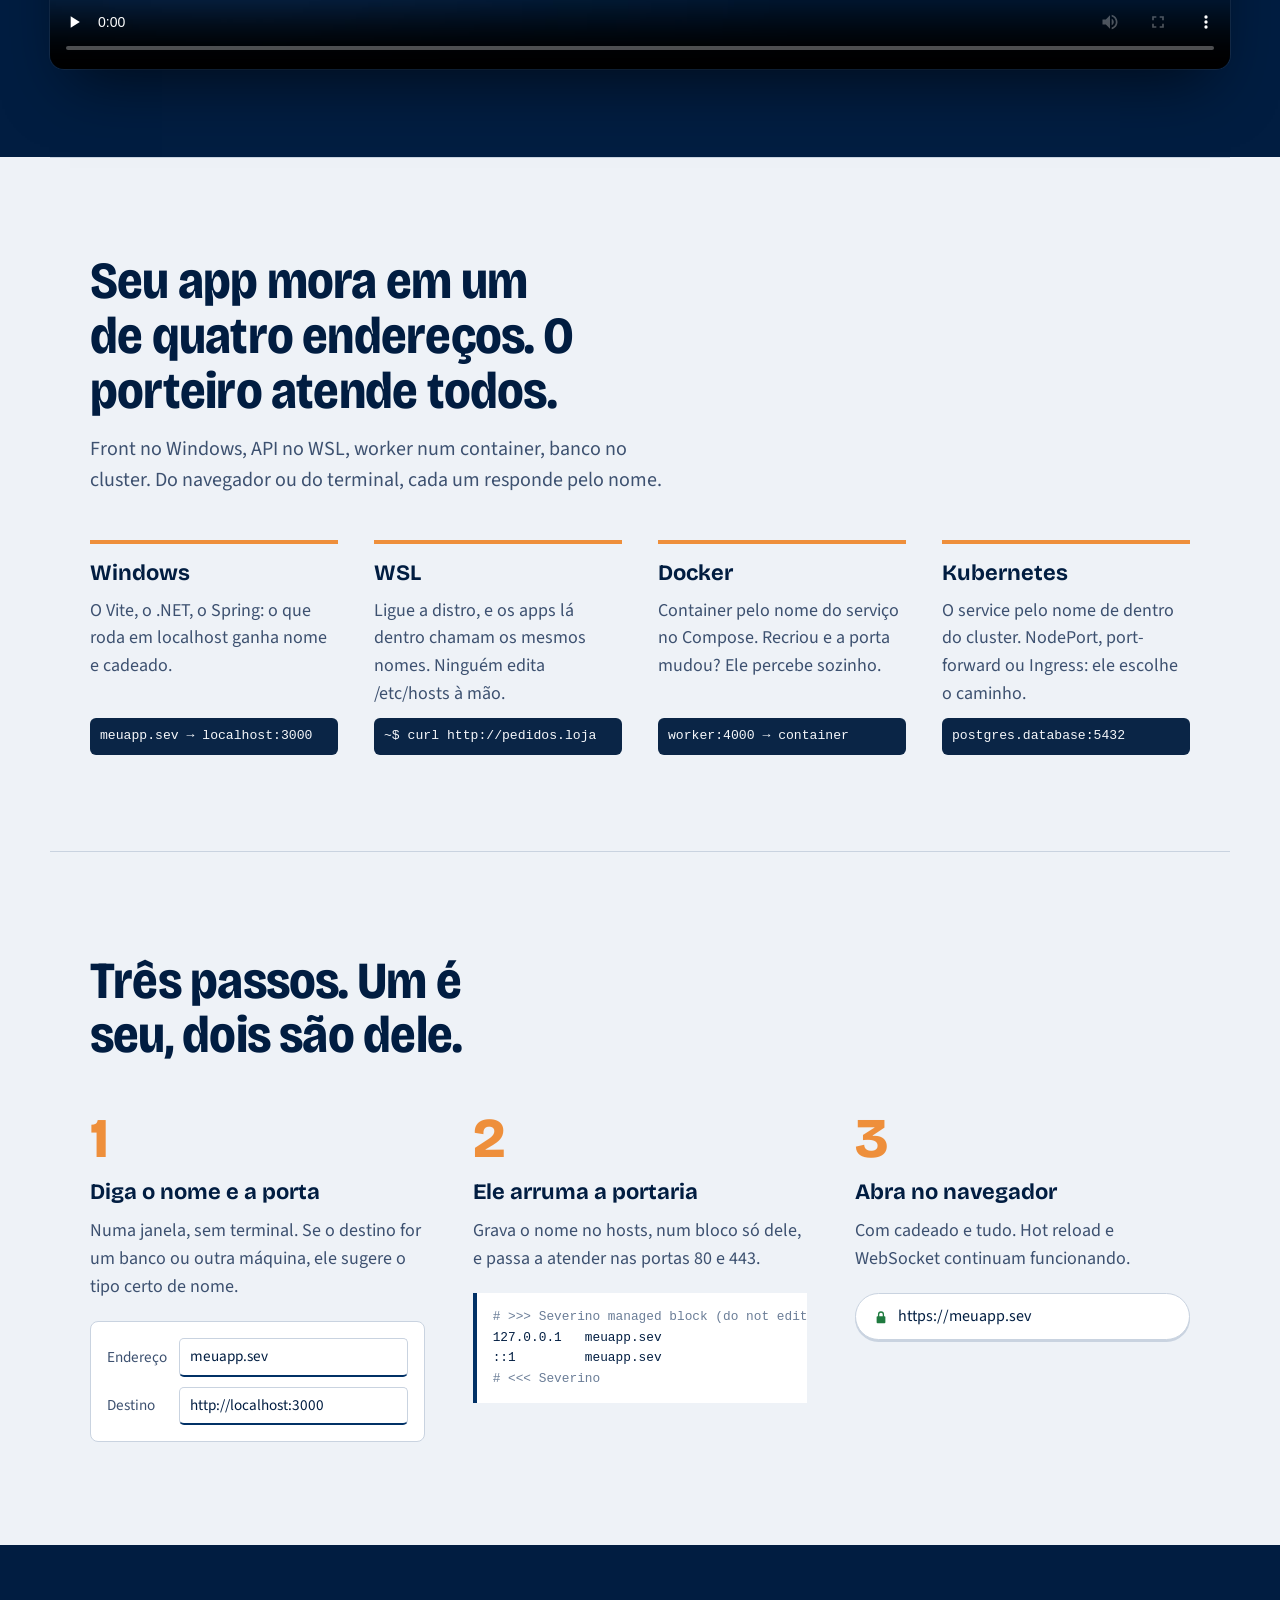
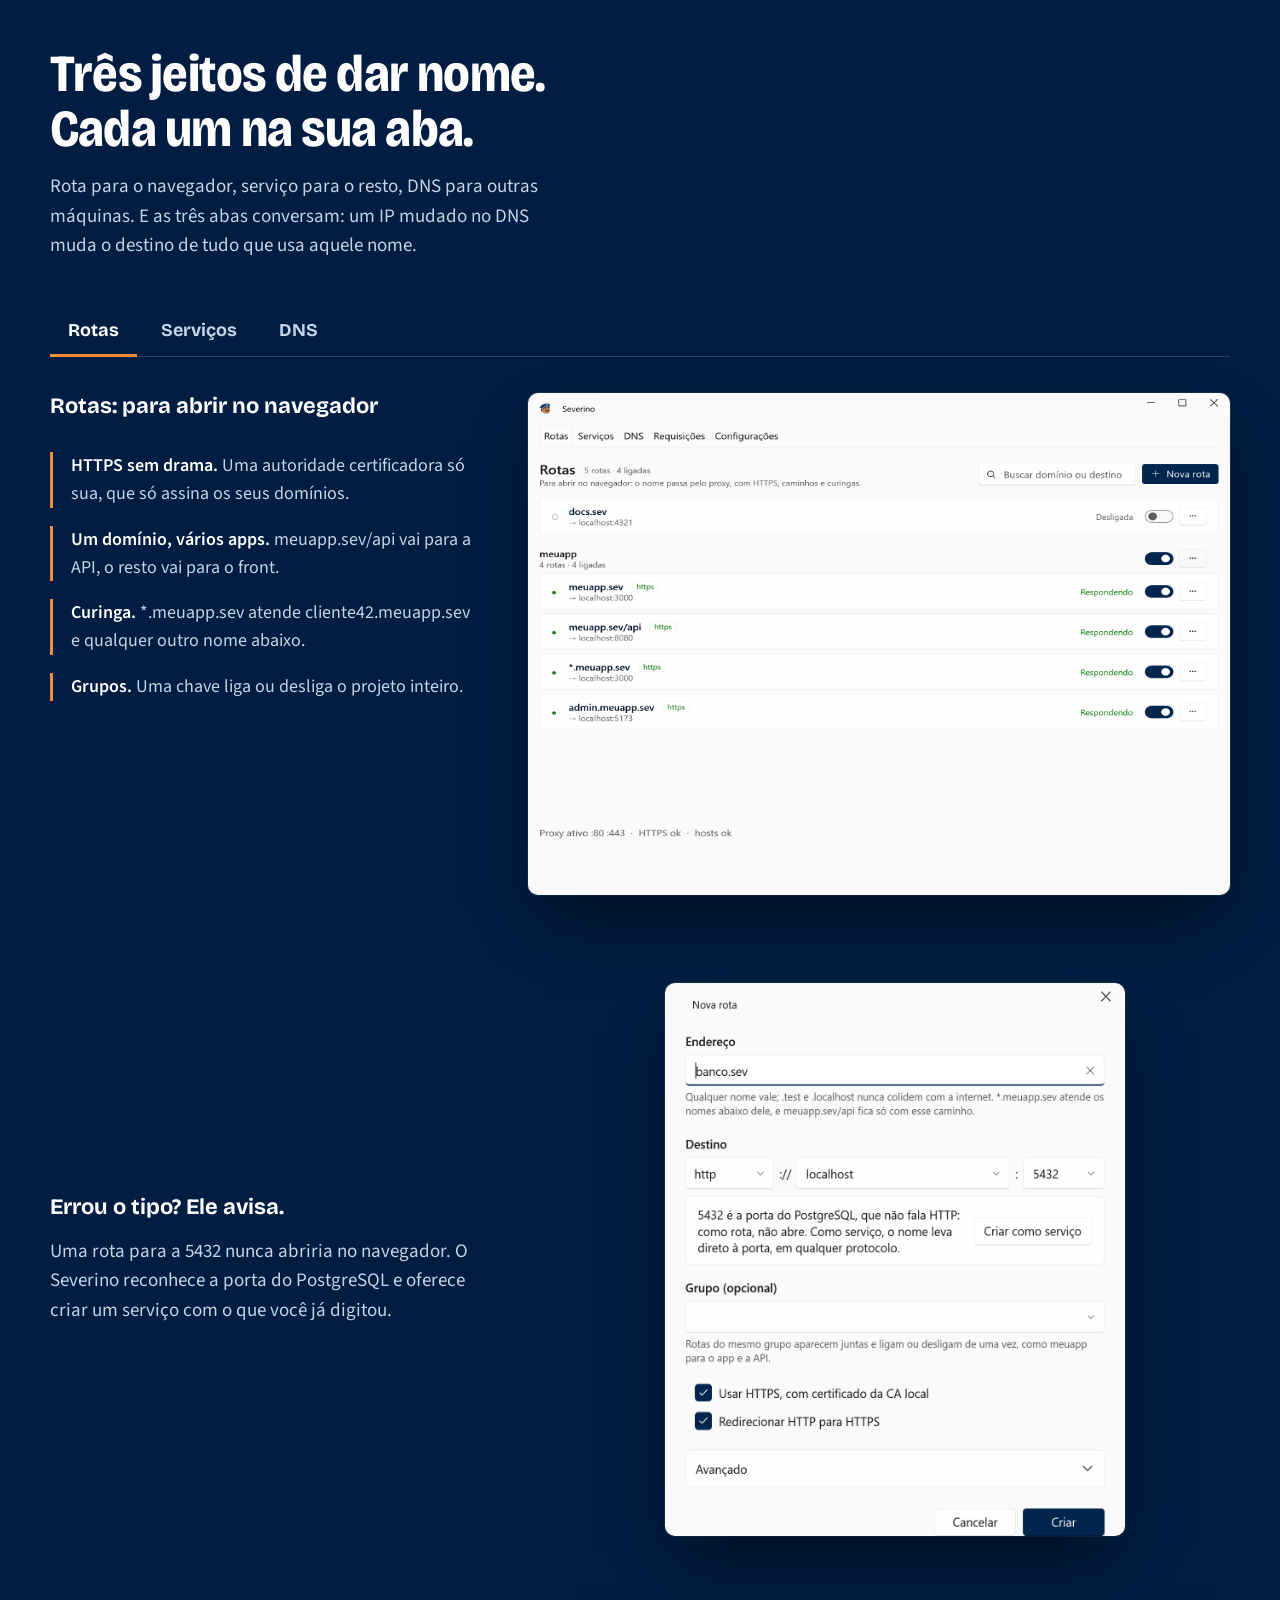
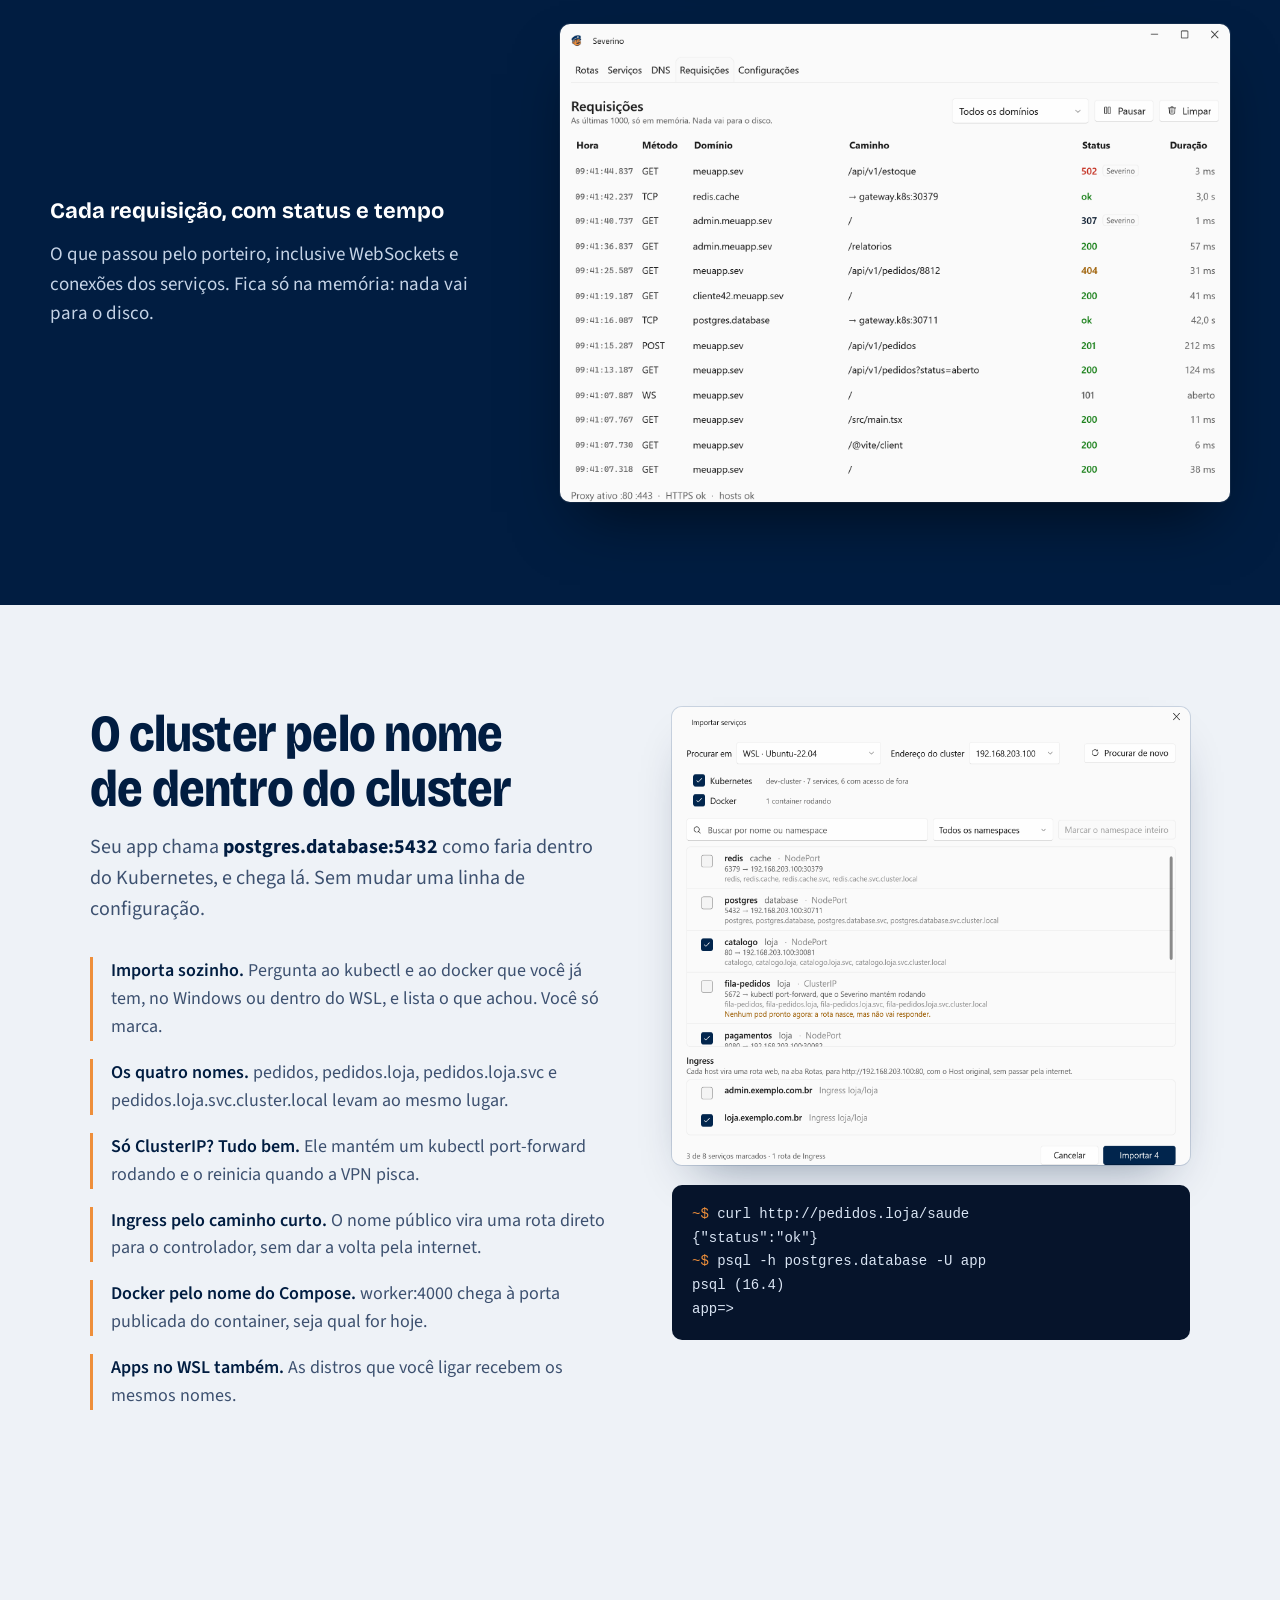
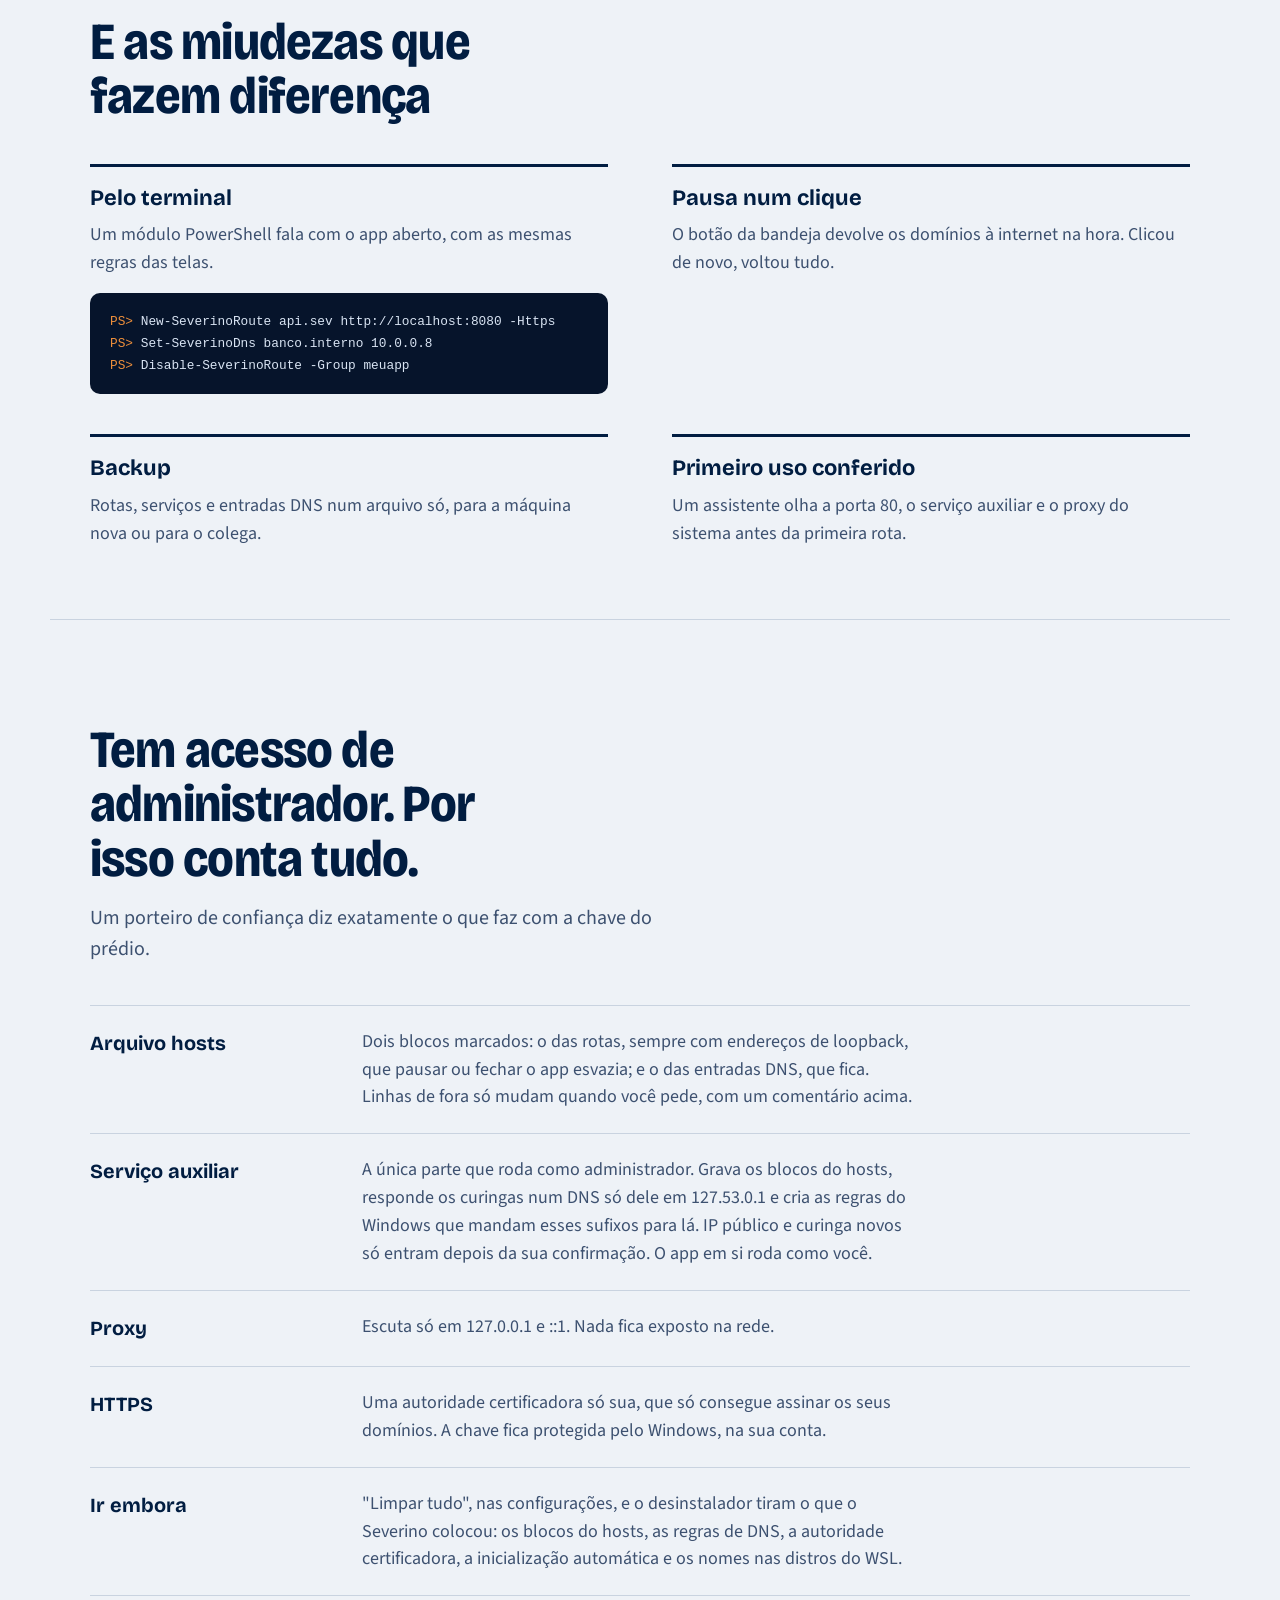
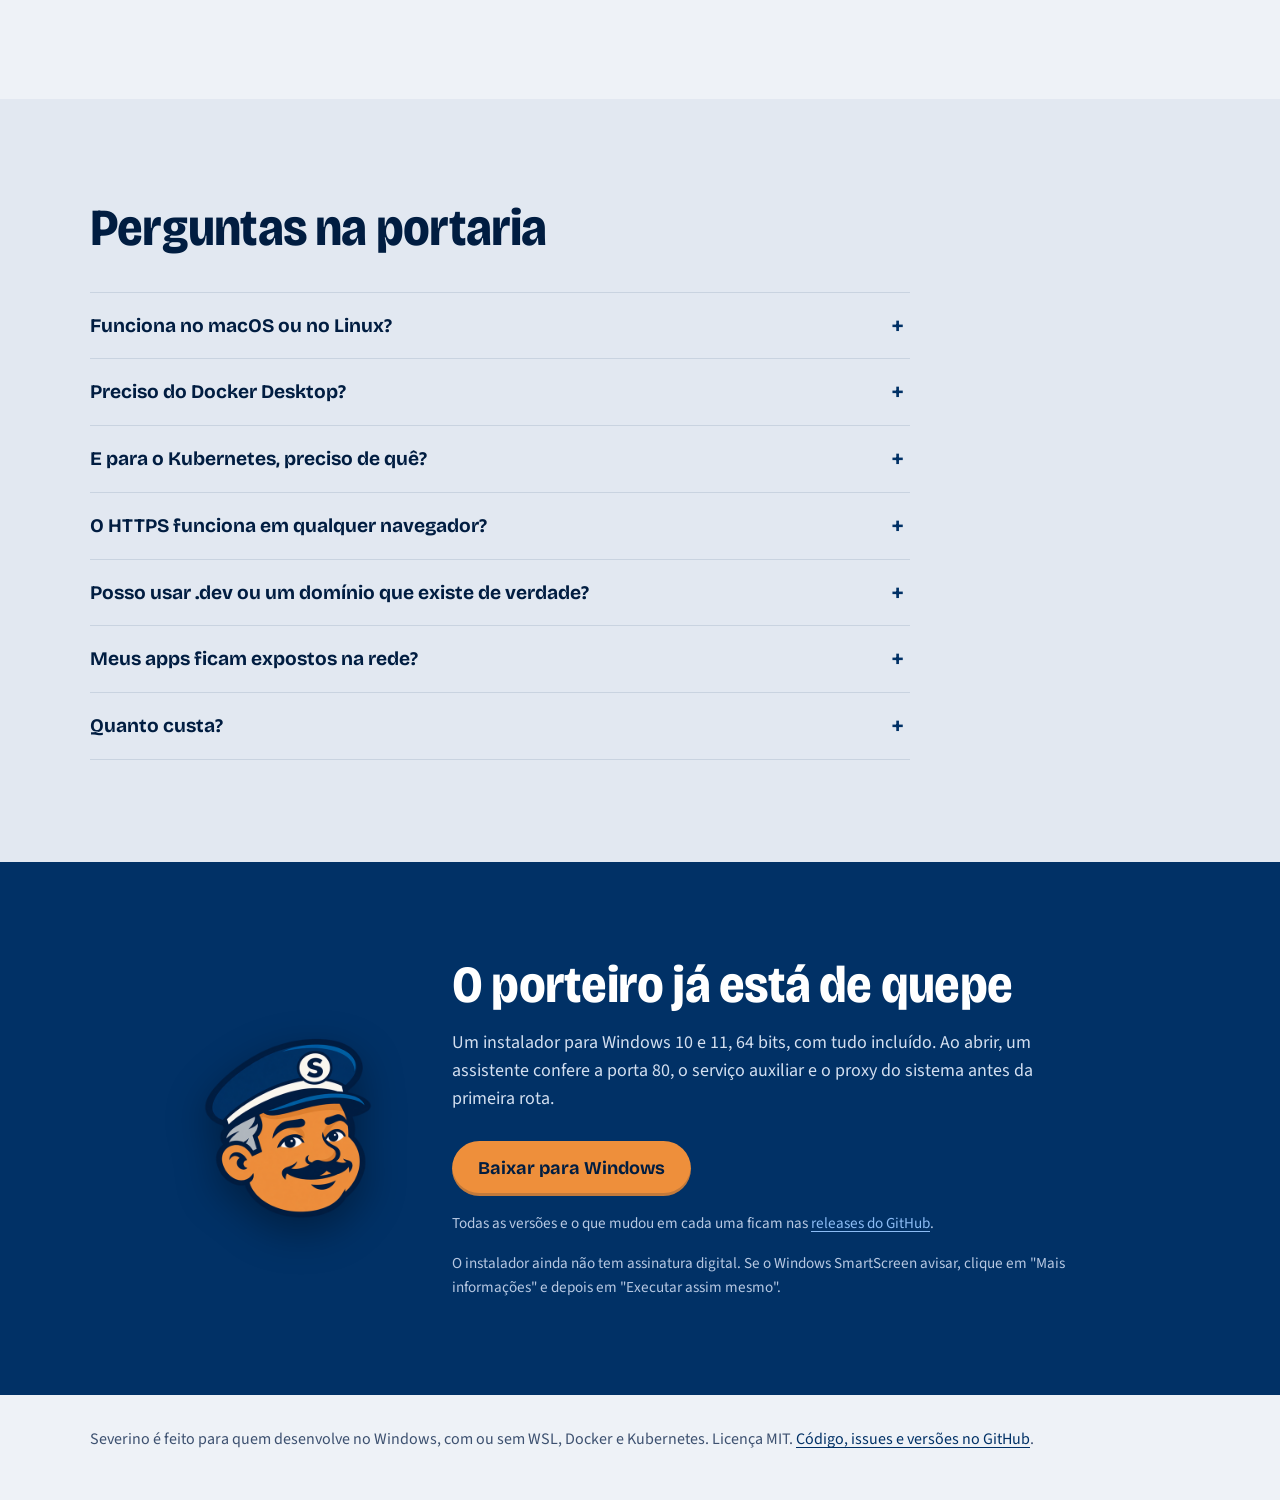
==== commit 8808dfd5: "feat: the intro video gets its own section on the site Right after the opening, on navy, loaded only" ====
--- a/site/index.html
+++ b/site/index.html
@@ -57,6 +57,19 @@
     "codeRepository": "https://github.com/lucassm02/severino"
   }
   </script>
+  <script type="application/ld+json">
+  {
+    "@context": "https://schema.org",
+    "@type": "VideoObject",
+    "name": "O Severino em 30 segundos",
+    "description": "Apresentação do Severino: um nome com HTTPS para cada app de dev, no Windows, no WSL, no Docker e no Kubernetes.",
+    "thumbnailUrl": "https://lucassm02.github.io/severino/assets/severino-intro-capa.jpg",
+    "contentUrl": "https://lucassm02.github.io/severino/assets/severino-intro.mp4",
+    "uploadDate": "2026-10-10",
+    "duration": "PT30S",
+    "inLanguage": "pt-BR"
+  }
+  </script>
 </head>
 <body>
   <a class="skip" href="#conteudo">Pular para o conteúdo</a>
@@ -67,6 +80,7 @@
       <span>Severino</span>
     </a>
     <nav aria-label="Seções">
+      <a href="#video">Vídeo</a>
       <a href="#onde">WSL, Docker e k8s</a>
       <a href="#como-funciona">Como funciona</a>
       <a href="#tres-jeitos">Recursos</a>
@@ -101,6 +115,20 @@
           </ul>
         </div>
       </figure>
+    </section>
+
+    <section class="video" id="video" aria-labelledby="video-titulo">
+      <div class="video-texto">
+        <h2 id="video-titulo">O Severino em 30 segundos</h2>
+        <p>Do localhost:3000 ao meuapp.sev com cadeado, passando pelo WSL, pelo Docker e pelo cluster. Sem som, pode dar play no escritório.</p>
+      </div>
+      <div class="video-moldura">
+        <video controls preload="none" playsinline width="1920" height="1080" poster="assets/severino-intro-capa.jpg"
+               aria-label="Vídeo de apresentação do Severino: portas soltas viram nomes, o quadro da portaria se monta, o navegador abre meuapp.sev com cadeado, e o porteiro atende Windows, WSL, Docker e Kubernetes.">
+          <source src="assets/severino-intro.mp4" type="video/mp4">
+          <a href="assets/severino-intro.mp4">Baixar o vídeo de apresentação (MP4, 7 MB)</a>
+        </video>
+      </div>
     </section>
 
     <section class="onde" id="onde" aria-labelledby="onde-titulo">
--- a/site/styles.css
+++ b/site/styles.css
@@ -274,6 +274,28 @@
   .quadro-moldura { max-width: 560px; }
 }
 
+/* ---------- The 30 s video, on the uniform's navy ---------- */
+
+.video {
+  background: var(--farda);
+  color: #e8eef7;
+  padding: clamp(48px, 7vw, 88px) var(--gutter);
+}
+.video > * { max-width: var(--largura); margin-left: auto; margin-right: auto; }
+.video-texto { text-align: center; }
+.video-texto h2 { color: #fff; margin: 0 auto; }
+.video-texto p { margin: 14px auto 0; max-width: 56ch; color: #c5d3e6; font-size: 1.1875rem; }
+.video-moldura { margin-top: clamp(28px, 4vw, 44px); }
+.video-moldura video {
+  display: block;
+  width: 100%;
+  height: auto;
+  aspect-ratio: 16 / 9;
+  background: #000;
+  border-radius: 14px;
+  box-shadow: 0 30px 60px -20px rgb(0 0 0 / 0.6), 0 0 0 1px rgb(255 255 255 / 0.08);
+}
+
 /* ---------- Where apps live: four places, one doorman ---------- */
 
 .onde {
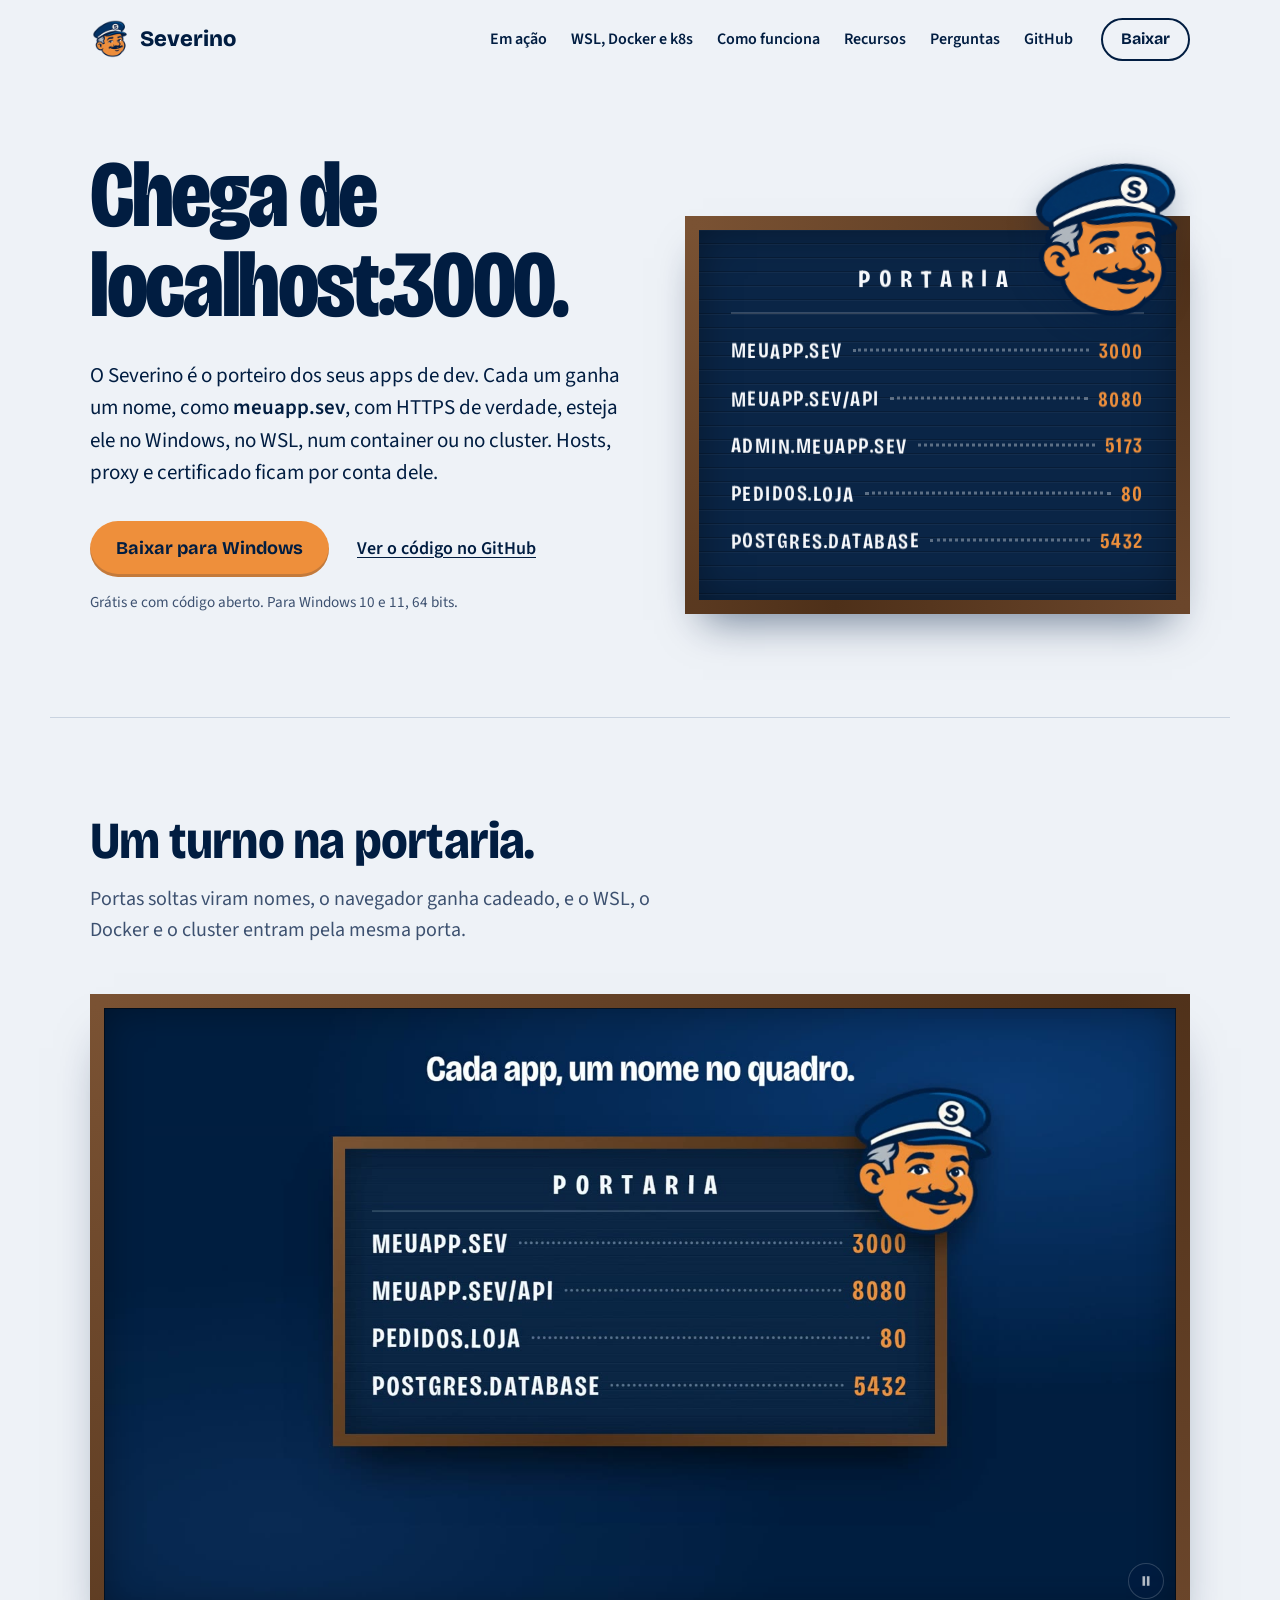
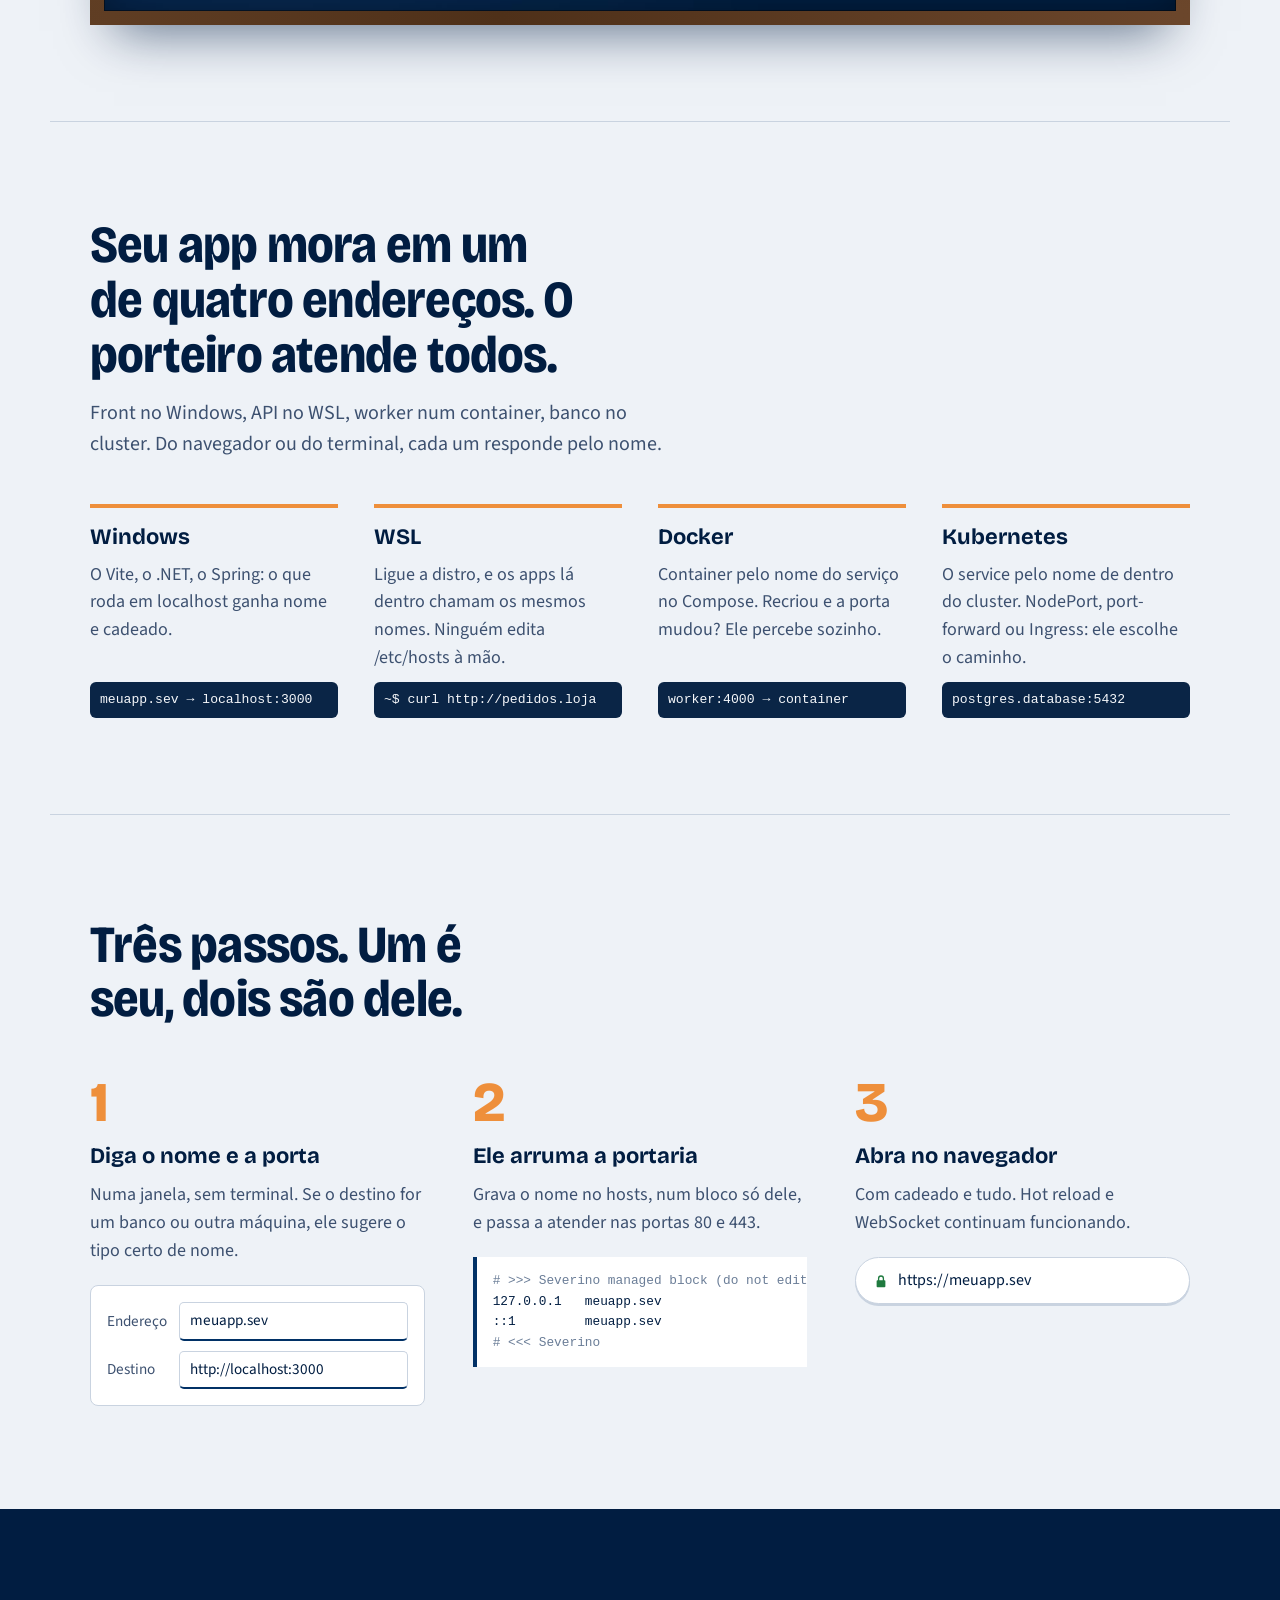
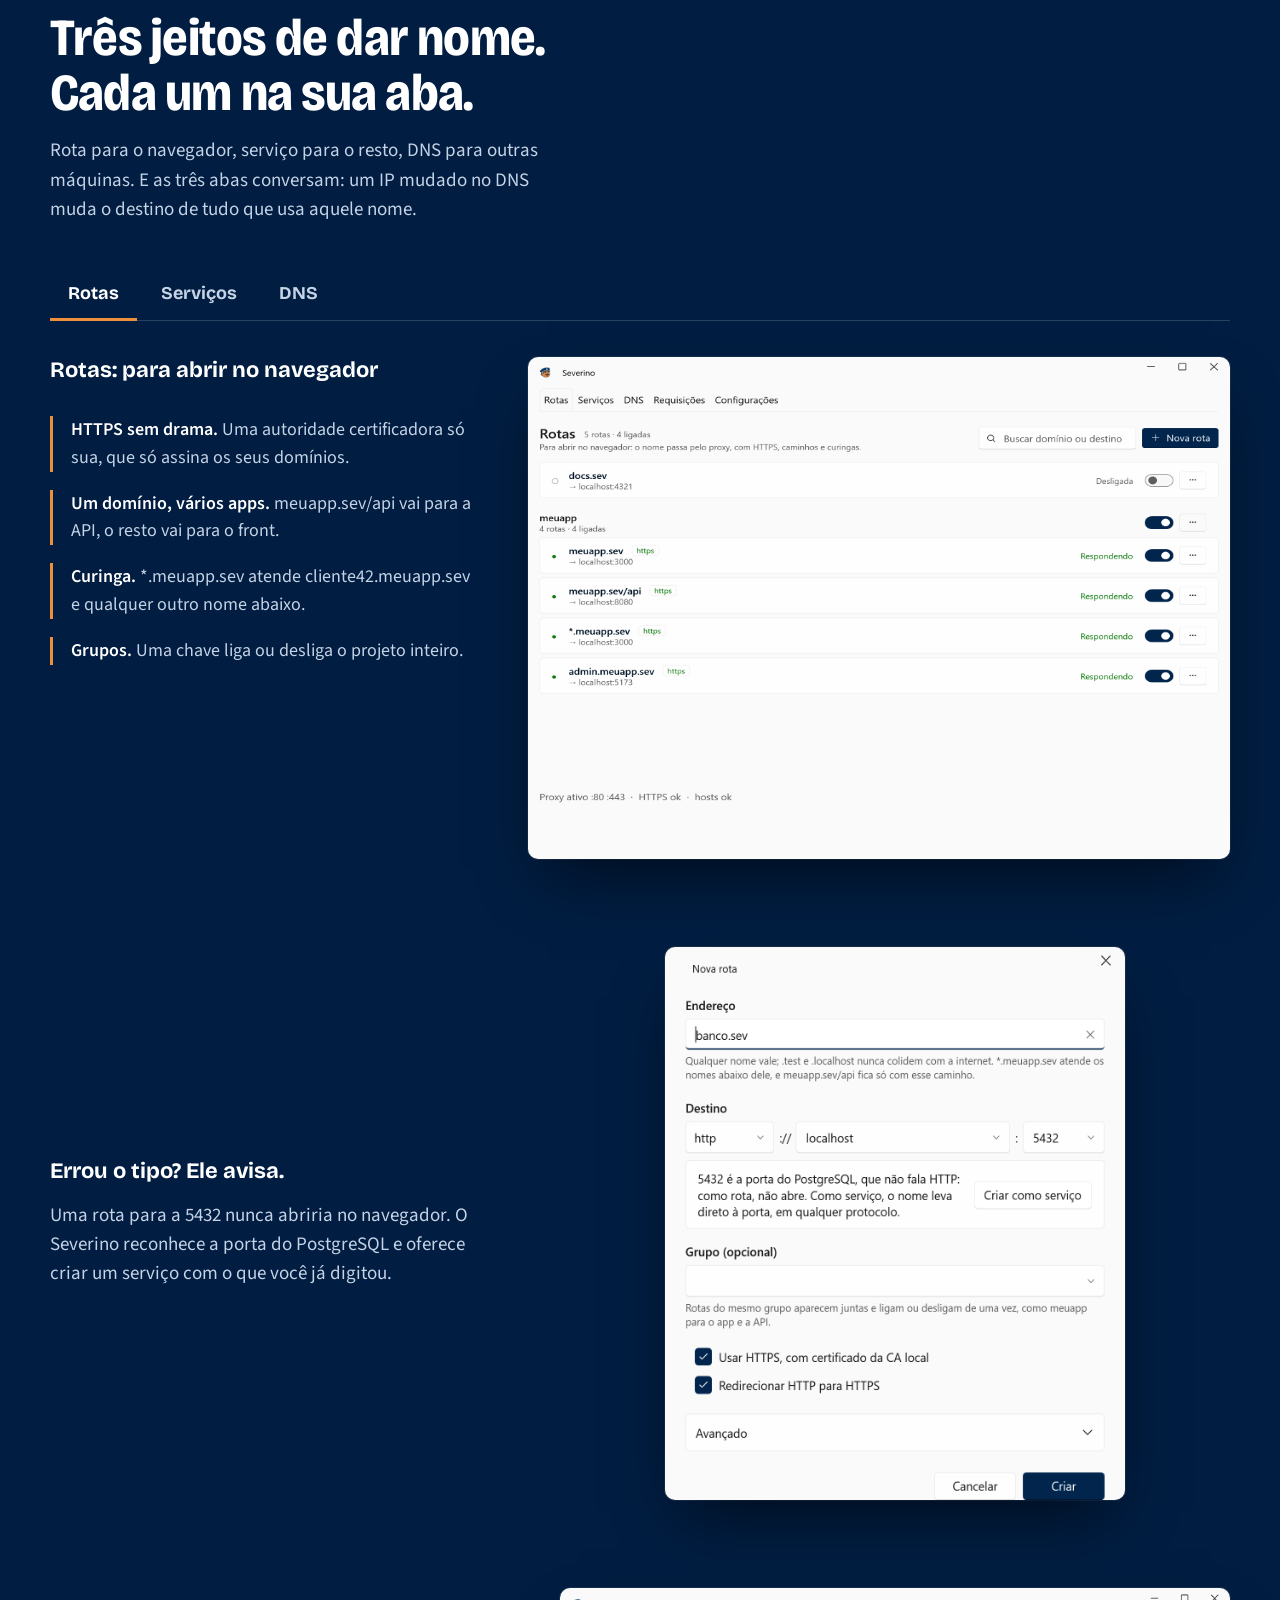
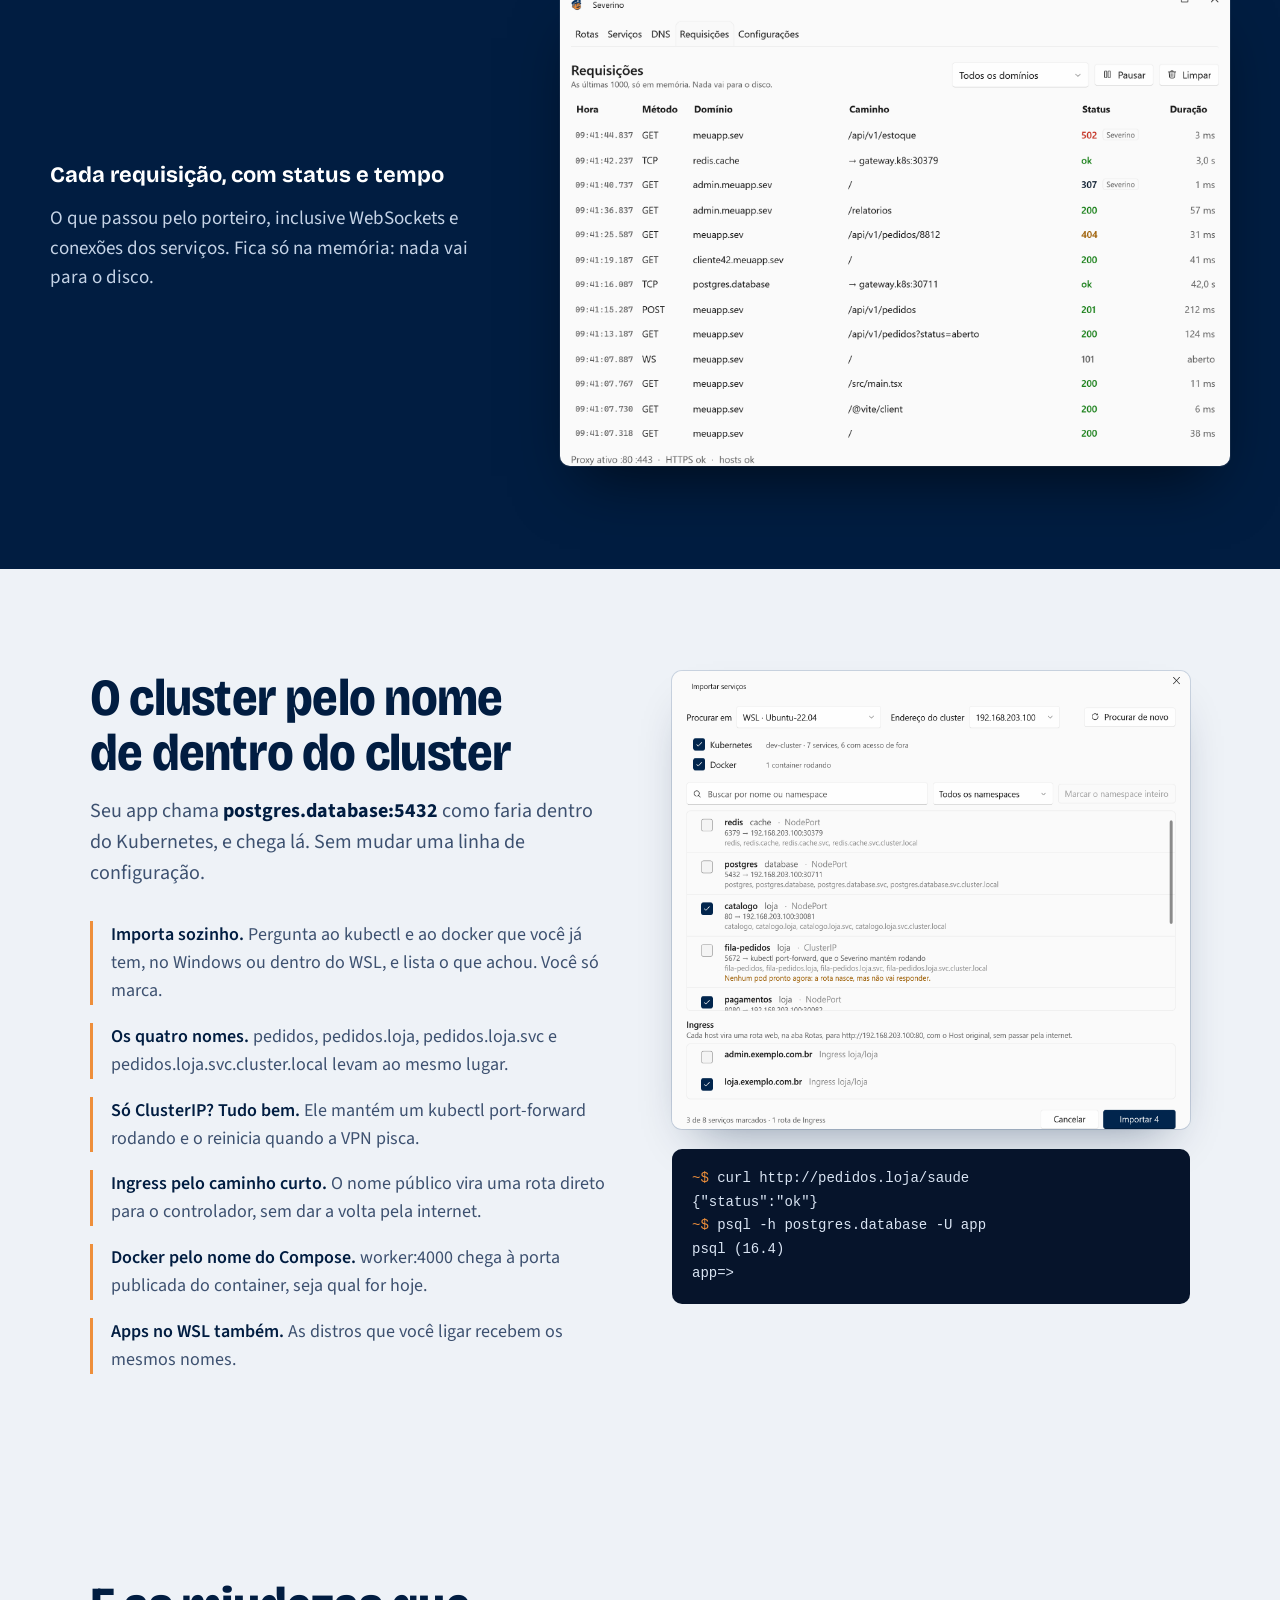
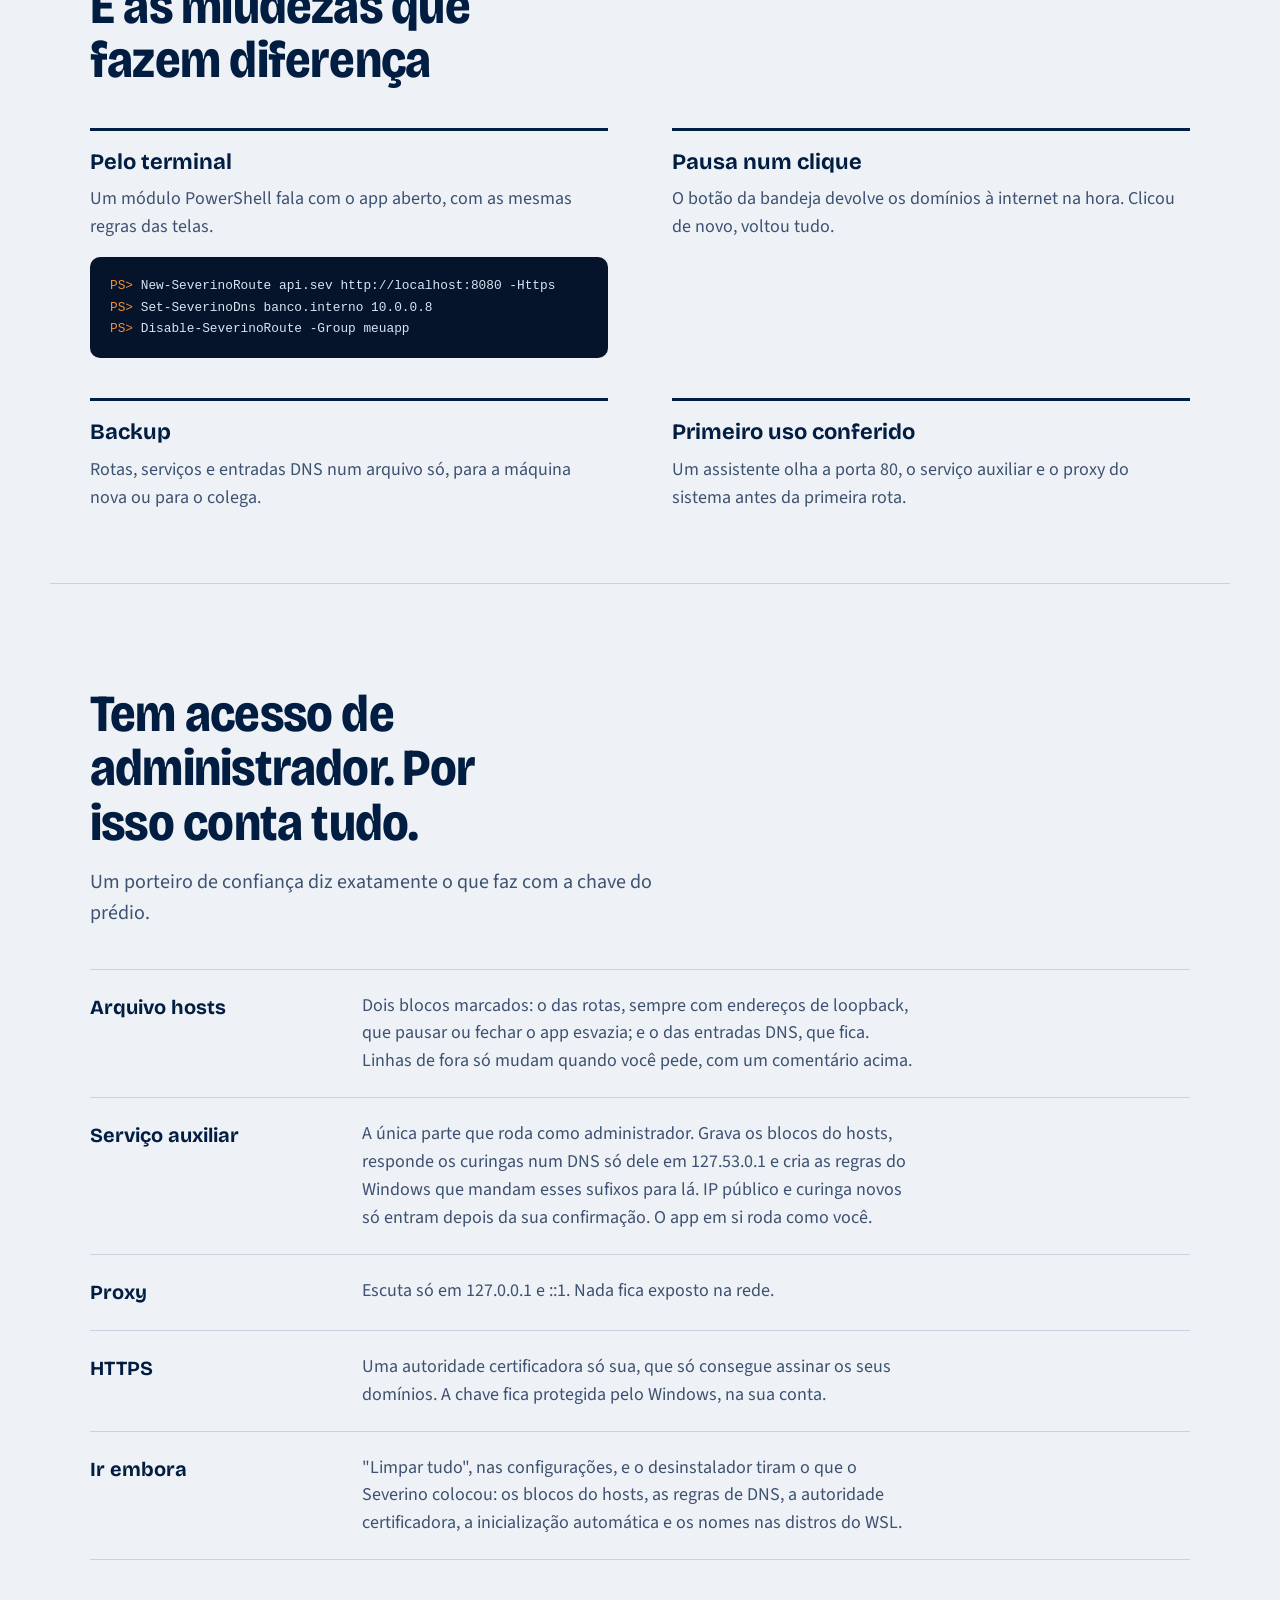
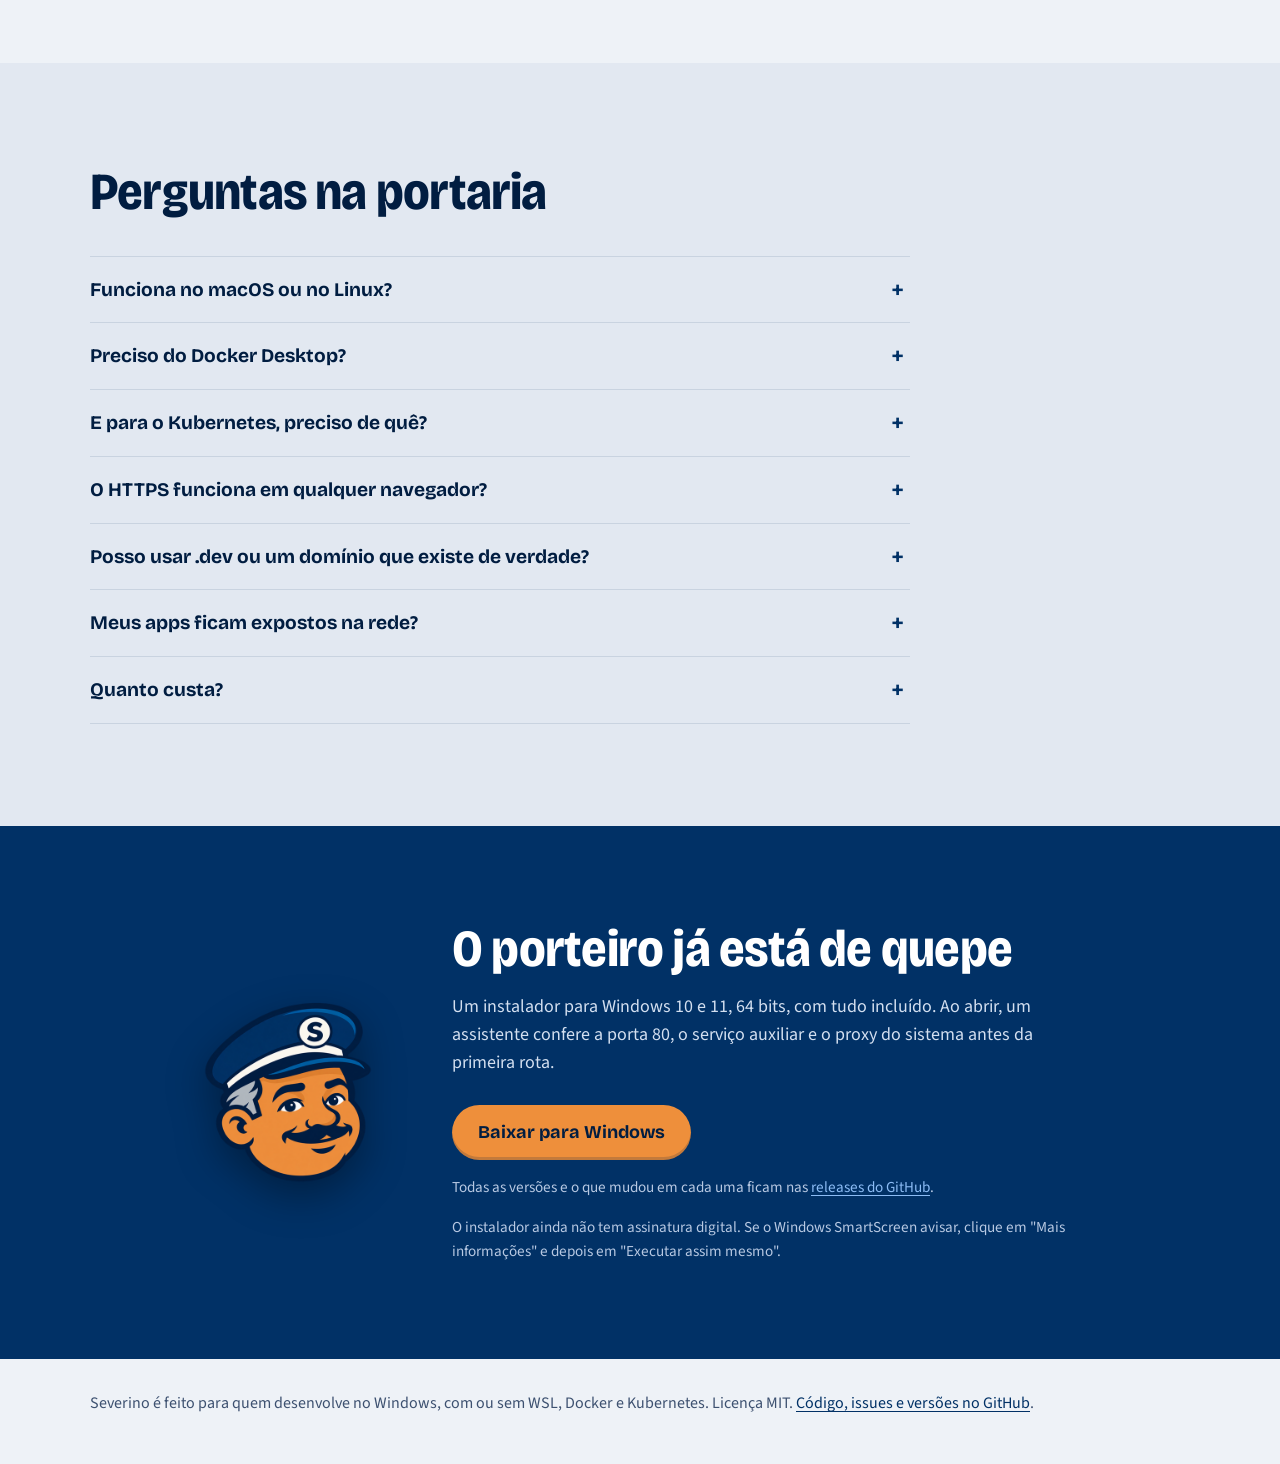
==== commit d30d5767: "feat: the intro plays on its own in the lobby frame It loops muted while on screen, waits for a scro" ====
--- a/site/index.html
+++ b/site/index.html
@@ -80,7 +80,7 @@
       <span>Severino</span>
     </a>
     <nav aria-label="Seções">
-      <a href="#video">Vídeo</a>
+      <a href="#apresentacao">Em ação</a>
       <a href="#onde">WSL, Docker e k8s</a>
       <a href="#como-funciona">Como funciona</a>
       <a href="#tres-jeitos">Recursos</a>
@@ -117,18 +117,20 @@
       </figure>
     </section>
 
-    <section class="video" id="video" aria-labelledby="video-titulo">
-      <div class="video-texto">
-        <h2 id="video-titulo">O Severino em 30 segundos</h2>
-        <p>Do localhost:3000 ao meuapp.sev com cadeado, passando pelo WSL, pelo Docker e pelo cluster. Sem som, pode dar play no escritório.</p>
-      </div>
-      <div class="video-moldura">
-        <video controls preload="none" playsinline width="1920" height="1080" poster="assets/severino-intro-capa.jpg"
-               aria-label="Vídeo de apresentação do Severino: portas soltas viram nomes, o quadro da portaria se monta, o navegador abre meuapp.sev com cadeado, e o porteiro atende Windows, WSL, Docker e Kubernetes.">
+    <section class="apresentacao" id="apresentacao" aria-labelledby="apresentacao-titulo">
+      <h2 id="apresentacao-titulo">Um turno na portaria.</h2>
+      <p class="secao-lead">Portas soltas viram nomes, o navegador ganha cadeado, e o WSL, o Docker e o cluster entram pela mesma porta.</p>
+      <figure class="tela">
+        <video muted loop playsinline disablepictureinpicture preload="none" width="1920" height="1080" poster="assets/severino-intro-capa.jpg" data-tela
+               aria-label="Animação do Severino: portas soltas viram nomes, o quadro da portaria se monta, o navegador abre meuapp.sev com cadeado, e o porteiro atende Windows, WSL, Docker e Kubernetes.">
           <source src="assets/severino-intro.mp4" type="video/mp4">
-          <a href="assets/severino-intro.mp4">Baixar o vídeo de apresentação (MP4, 7 MB)</a>
         </video>
-      </div>
+        <button class="tela-pausa" type="button" aria-pressed="false" hidden data-tela-pausa>
+          <svg class="icone-pausa" viewBox="0 0 16 16" width="14" height="14" aria-hidden="true"><path d="M4 2.5h3v11H4zm5 0h3v11H9z" fill="currentColor"/></svg>
+          <svg class="icone-play" viewBox="0 0 16 16" width="14" height="14" aria-hidden="true"><path d="M4.5 2.3 13.5 8l-9 5.7z" fill="currentColor"/></svg>
+          <span class="sr">Pausar a animação</span>
+        </button>
+      </figure>
     </section>
 
     <section class="onde" id="onde" aria-labelledby="onde-titulo">
--- a/site/styles.css
+++ b/site/styles.css
@@ -274,26 +274,72 @@
   .quadro-moldura { max-width: 560px; }
 }
 
-/* ---------- The 30 s video, on the uniform's navy ---------- */
-
-.video {
+/* ---------- The intro, playing on a framed screen in the lobby ---------- */
+
+.apresentacao {
+  max-width: var(--largura);
+  margin: 0 auto;
+  padding: clamp(56px, 8vw, 96px) var(--gutter);
+  border-top: 1px solid var(--linha);
+}
+
+/* Same wooden frame as the board up top, so it reads as part of the lobby, not a player. */
+.tela {
+  position: relative;
+  margin: clamp(32px, 4vw, 48px) 0 0;
   background: var(--farda);
-  color: #e8eef7;
-  padding: clamp(48px, 7vw, 88px) var(--gutter);
-}
-.video > * { max-width: var(--largura); margin-left: auto; margin-right: auto; }
-.video-texto { text-align: center; }
-.video-texto h2 { color: #fff; margin: 0 auto; }
-.video-texto p { margin: 14px auto 0; max-width: 56ch; color: #c5d3e6; font-size: 1.1875rem; }
-.video-moldura { margin-top: clamp(28px, 4vw, 44px); }
-.video-moldura video {
+  border: clamp(8px, 1.3vw, 14px) solid #5b3a22;
+  border-image: linear-gradient(135deg, #7a5233, #4e3019 60%, #6b462b) 1;
+  box-shadow: 0 30px 50px -24px rgb(1 29 65 / 0.6);
+}
+.tela::after {
+  content: "";
+  position: absolute;
+  inset: 0;
+  pointer-events: none;
+  box-shadow: inset 0 0 0 1px rgb(0 0 0 / 0.45), inset 0 0 36px rgb(0 0 0 / 0.35);
+}
+.tela video {
   display: block;
   width: 100%;
   height: auto;
   aspect-ratio: 16 / 9;
-  background: #000;
-  border-radius: 14px;
-  box-shadow: 0 30px 60px -20px rgb(0 0 0 / 0.6), 0 0 0 1px rgb(255 255 255 / 0.08);
+}
+
+/* Moving for more than five seconds, so it needs a way to stop; kept small and quiet. */
+.tela-pausa {
+  position: absolute;
+  right: 12px;
+  bottom: 12px;
+  z-index: 1;
+  width: 36px;
+  height: 36px;
+  display: grid;
+  place-items: center;
+  padding: 0;
+  border: 1px solid rgb(255 255 255 / 0.25);
+  border-radius: 50%;
+  background: rgb(1 29 65 / 0.6);
+  color: #fff;
+  cursor: pointer;
+  opacity: 0.7;
+  transition: opacity 120ms ease;
+}
+.tela-pausa[hidden] { display: none; }
+.tela:hover .tela-pausa, .tela-pausa:focus-visible { opacity: 1; }
+.tela-pausa .icone-play, .tela-pausa[aria-pressed="true"] .icone-pausa { display: none; }
+.tela-pausa[aria-pressed="true"] .icone-play { display: block; }
+@media (max-width: 600px) {
+  .tela-pausa { width: 28px; height: 28px; right: 8px; bottom: 8px; }
+}
+
+.sr {
+  position: absolute;
+  width: 1px;
+  height: 1px;
+  overflow: hidden;
+  clip-path: inset(50%);
+  white-space: nowrap;
 }
 
 /* ---------- Where apps live: four places, one doorman ---------- */
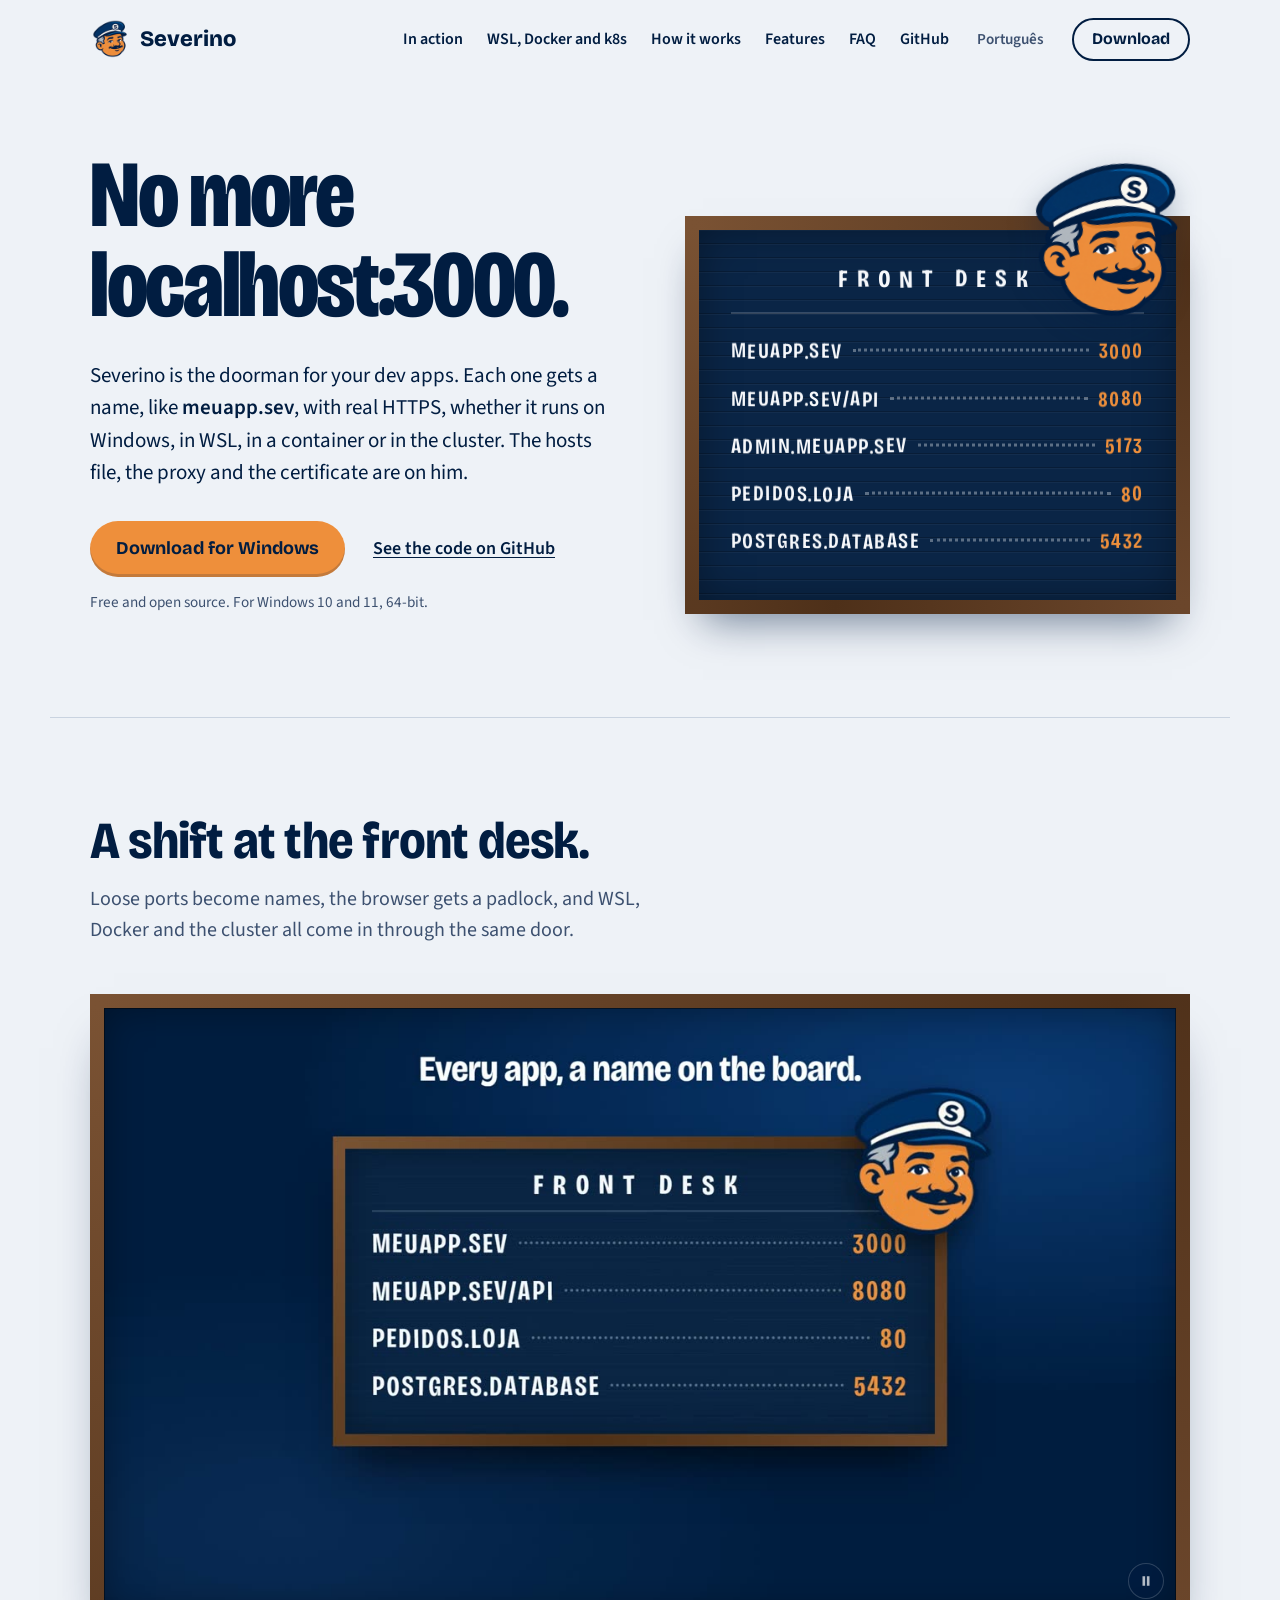
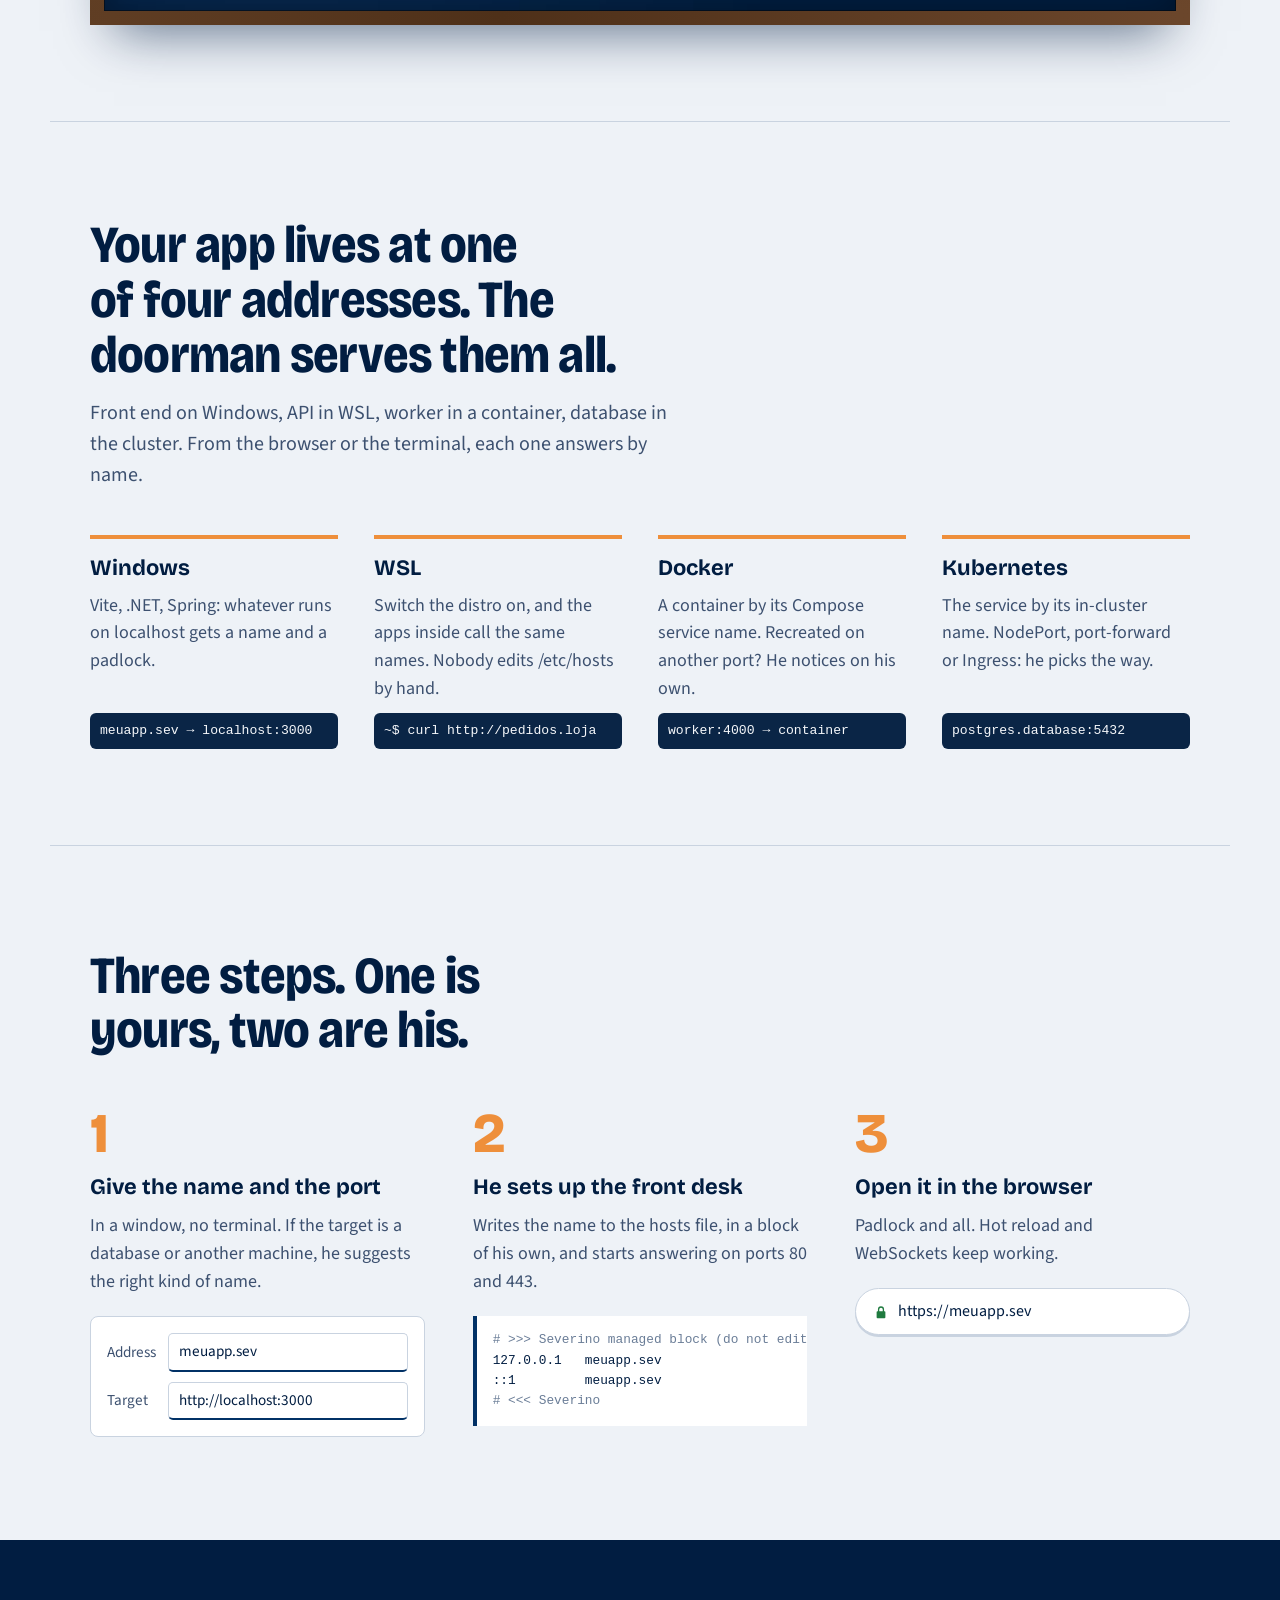
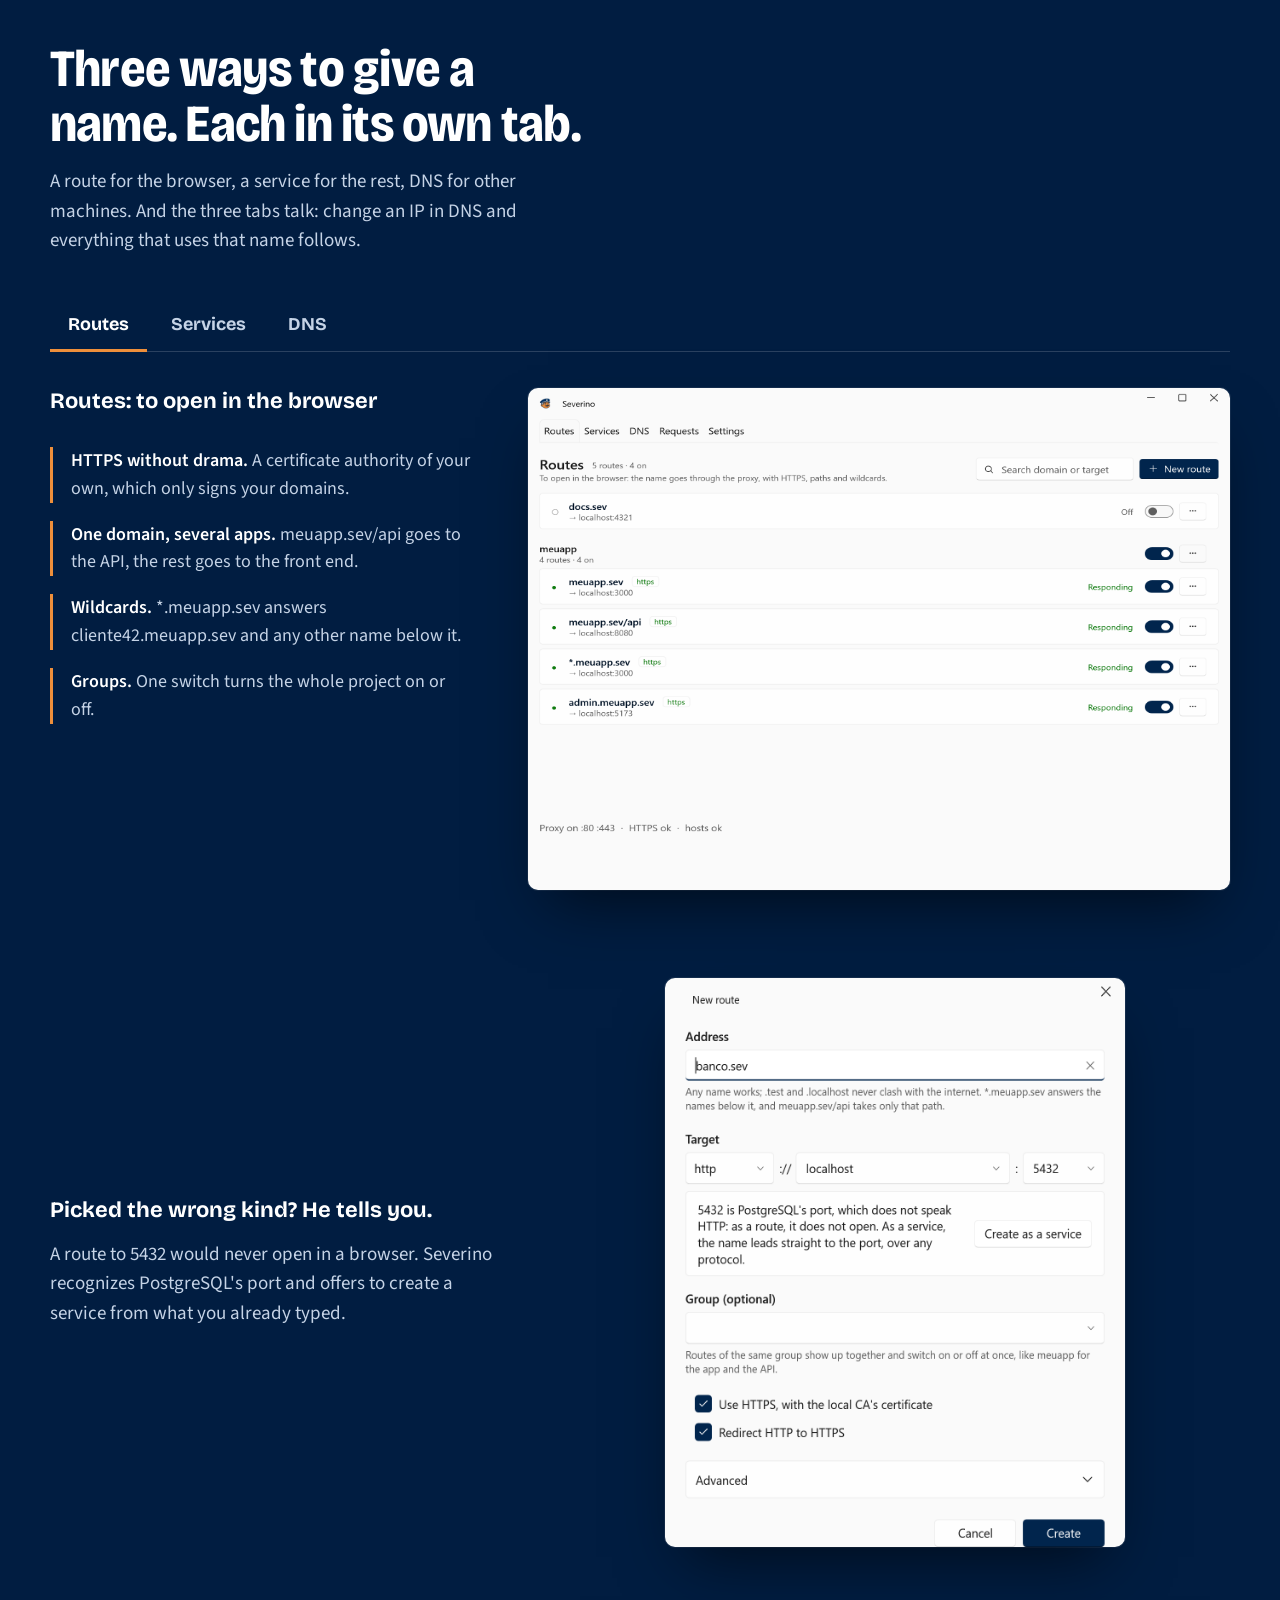
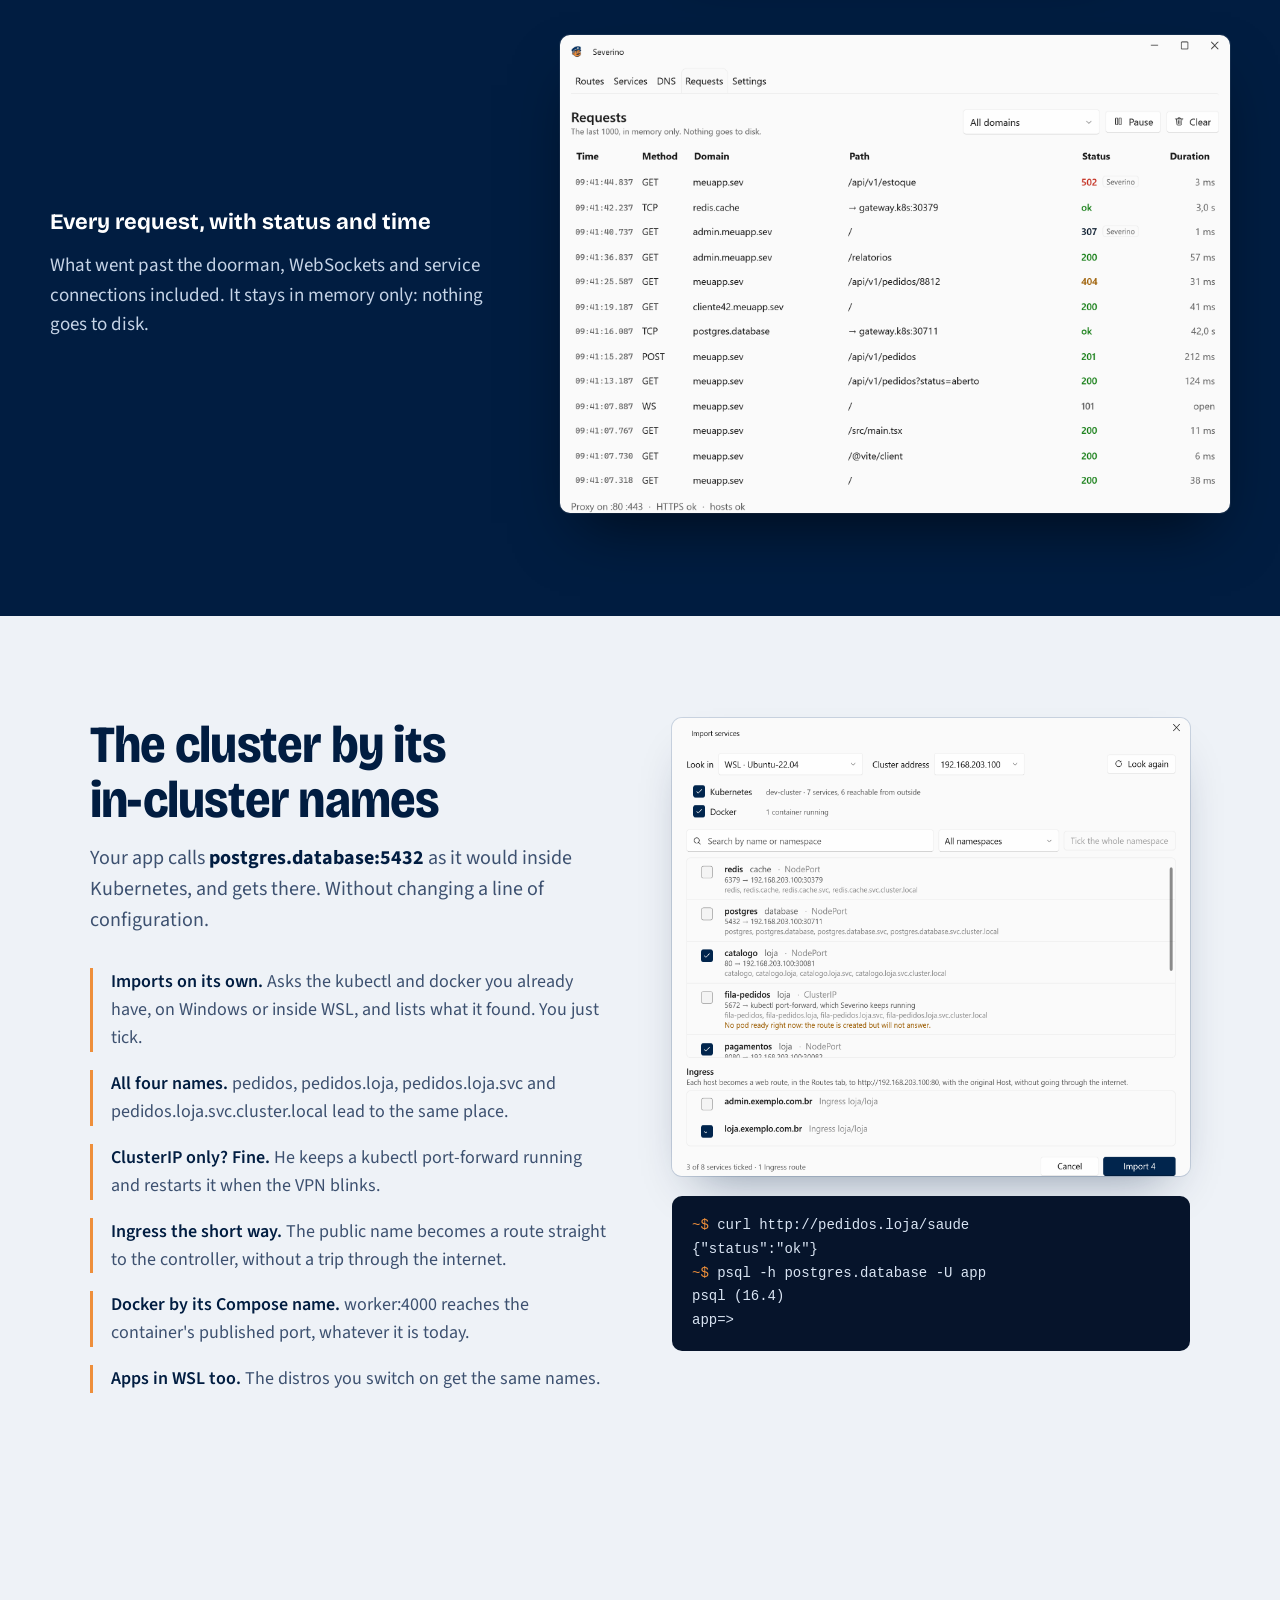
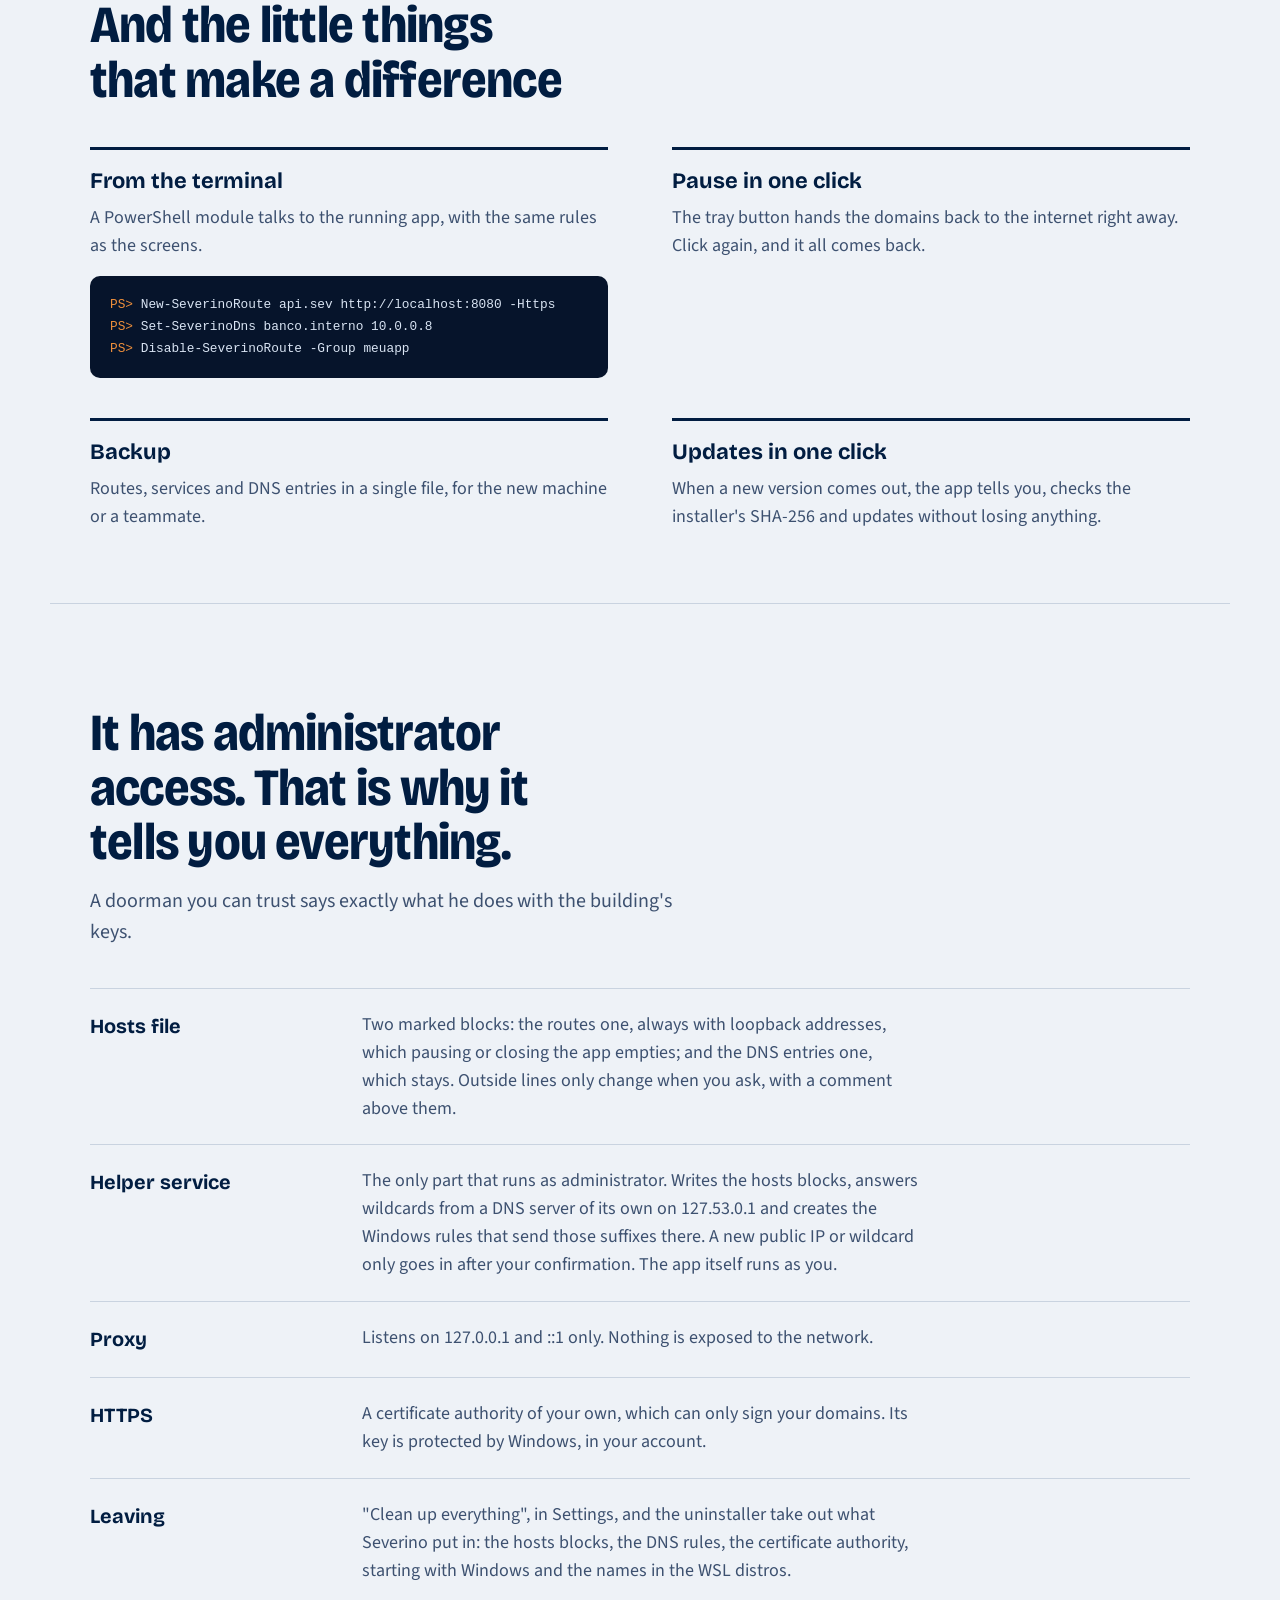
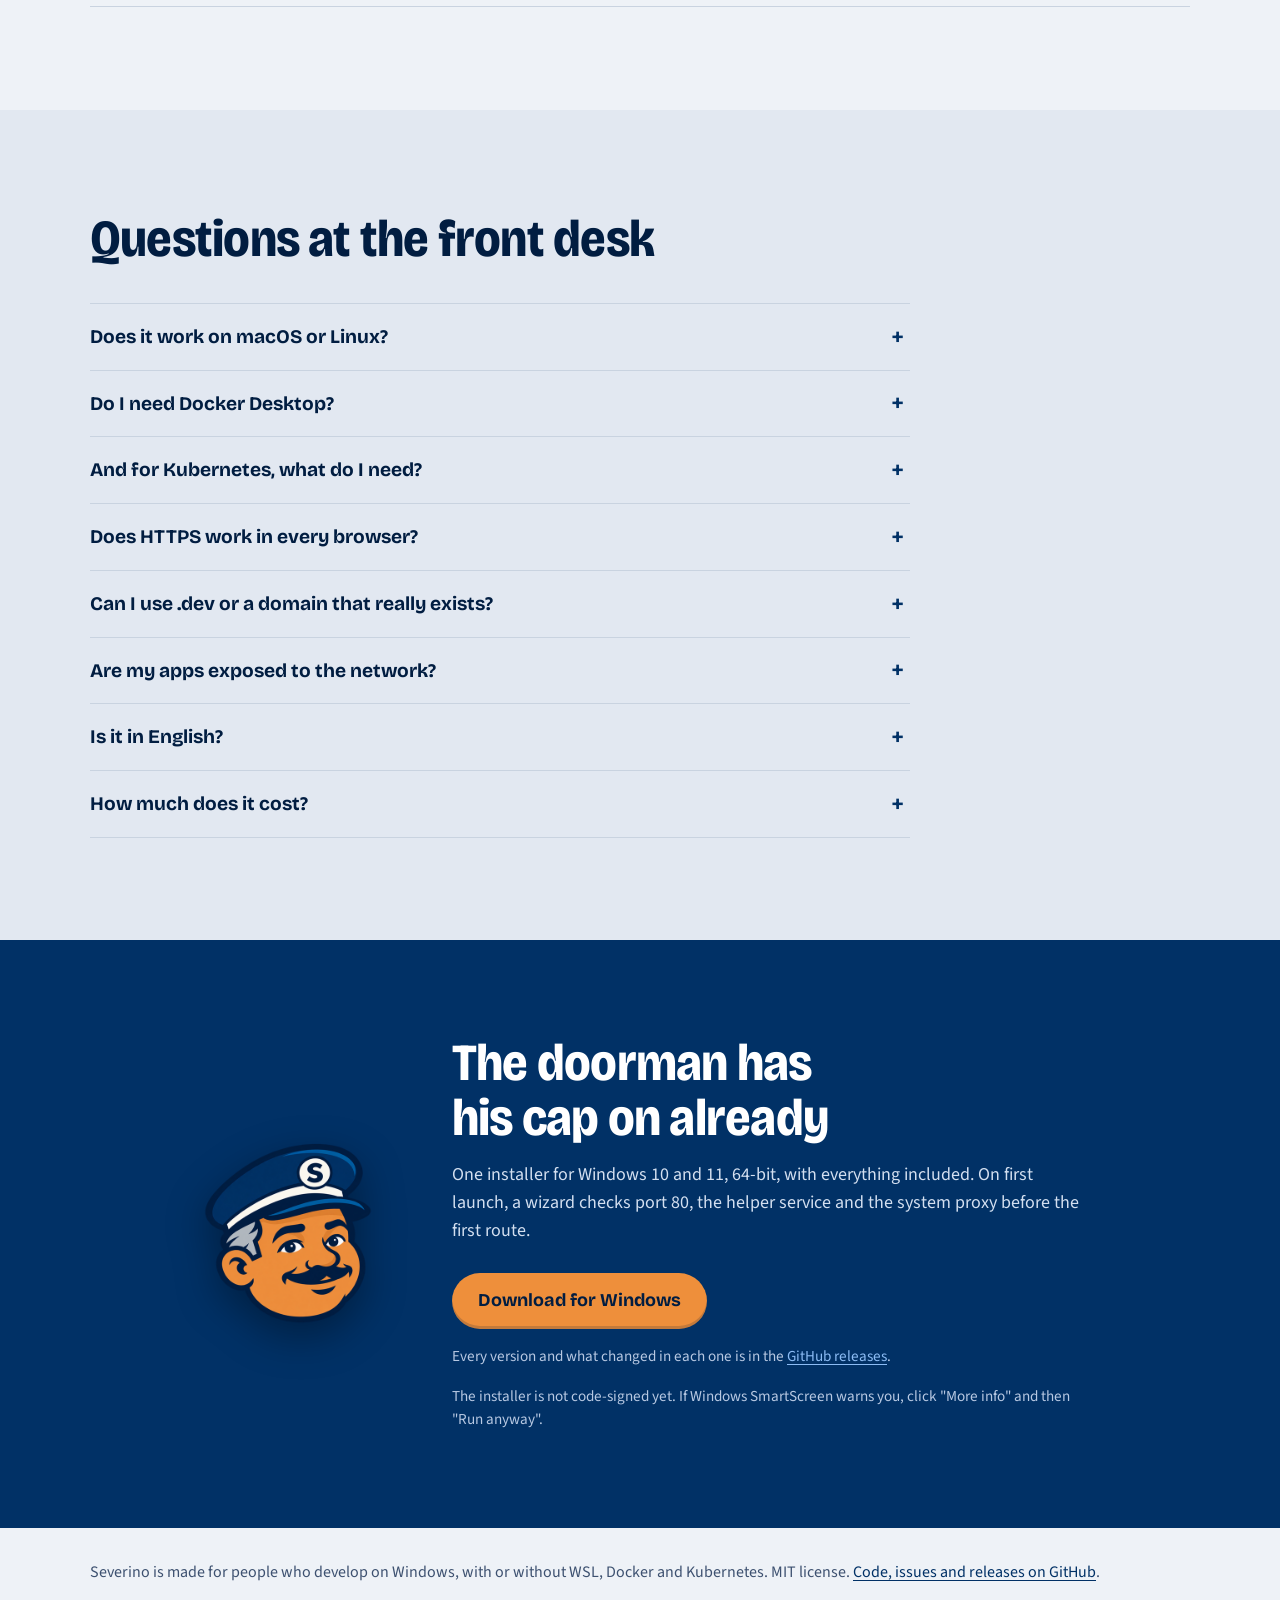
==== commit 66326eb6: "feat: the website in English, with Portuguese under /pt-BR The root page is English, with hreflang a" ====
--- a/site/index.html
+++ b/site/index.html
@@ -1,30 +1,34 @@
 <!doctype html>
-<html lang="pt-BR">
+<html lang="en">
 <head>
   <meta charset="utf-8">
   <meta name="viewport" content="width=device-width, initial-scale=1">
-  <title>Severino: nomes com HTTPS para apps locais, WSL, Docker e Kubernetes</title>
-  <meta name="description" content="Dê um nome com HTTPS a cada app de desenvolvimento: no Windows, no WSL, no Docker ou no cluster. O Severino cuida do hosts, do proxy e dos certificados. Grátis.">
+  <title>Severino: HTTPS names for local apps, WSL, Docker and Kubernetes</title>
+  <meta name="description" content="Give every dev app a name with HTTPS: on Windows, in WSL, in Docker or in the cluster. Severino takes care of the hosts file, the proxy and the certificates. Free.">
   <link rel="canonical" href="https://lucassm02.github.io/severino/">
+  <link rel="alternate" hreflang="en" href="https://lucassm02.github.io/severino/">
+  <link rel="alternate" hreflang="pt-BR" href="https://lucassm02.github.io/severino/pt-BR/">
+  <link rel="alternate" hreflang="x-default" href="https://lucassm02.github.io/severino/">
   <meta name="author" content="lucassm02">
   <meta name="robots" content="index, follow">
   <meta name="theme-color" content="#011D41">
 
   <meta property="og:type" content="website">
-  <meta property="og:locale" content="pt_BR">
+  <meta property="og:locale" content="en_US">
+  <meta property="og:locale:alternate" content="pt_BR">
   <meta property="og:site_name" content="Severino">
   <meta property="og:url" content="https://lucassm02.github.io/severino/">
-  <meta property="og:title" content="Severino: chega de localhost:3000">
-  <meta property="og:description" content="Um nome com HTTPS para cada app de dev, esteja ele no Windows, no WSL, num container ou no cluster.">
+  <meta property="og:title" content="Severino: no more localhost:3000">
+  <meta property="og:description" content="A name with HTTPS for every dev app, whether it runs on Windows, in WSL, in a container or in the cluster.">
   <meta property="og:image" content="https://lucassm02.github.io/severino/assets/og-banner.png">
   <meta property="og:image:width" content="1200">
   <meta property="og:image:height" content="630">
-  <meta property="og:image:alt" content="Severino, o porteiro, ao lado do quadro da portaria: meuapp.sev na porta 3000, meuapp.sev/api na 8080, pedidos.loja na 80 e postgres.database na 5432.">
+  <meta property="og:image:alt" content="Severino, the doorman, next to the front desk board: meuapp.sev on port 3000, meuapp.sev/api on 8080, pedidos.loja on 80 and postgres.database on 5432.">
   <meta name="twitter:card" content="summary_large_image">
-  <meta name="twitter:title" content="Severino: chega de localhost:3000">
-  <meta name="twitter:description" content="Um nome com HTTPS para cada app de dev, esteja ele no Windows, no WSL, num container ou no cluster.">
+  <meta name="twitter:title" content="Severino: no more localhost:3000">
+  <meta name="twitter:description" content="A name with HTTPS for every dev app, whether it runs on Windows, in WSL, in a container or in the cluster.">
   <meta name="twitter:image" content="https://lucassm02.github.io/severino/assets/og-banner.png">
-  <meta name="twitter:image:alt" content="Severino, o porteiro, ao lado do quadro da portaria com os nomes dos apps e suas portas.">
+  <meta name="twitter:image:alt" content="Severino, the doorman, next to the front desk board with the apps' names and ports.">
 
   <link rel="icon" type="image/png" sizes="64x64" href="assets/favicon-64.png">
   <link rel="apple-touch-icon" href="assets/apple-touch-icon.png">
@@ -39,21 +43,21 @@
     "@context": "https://schema.org",
     "@type": "SoftwareApplication",
     "name": "Severino",
-    "description": "Dá um nome com HTTPS a cada app de desenvolvimento no Windows, no WSL, no Docker e no Kubernetes, e cuida do arquivo hosts, do proxy reverso e dos certificados.",
+    "description": "Gives every dev app a name with HTTPS on Windows, in WSL, in Docker and in Kubernetes, and takes care of the hosts file, the reverse proxy and the certificates.",
     "applicationCategory": "DeveloperApplication",
     "operatingSystem": "Windows 10, Windows 11",
     "url": "https://lucassm02.github.io/severino/",
     "downloadUrl": "https://github.com/lucassm02/severino/releases/latest",
     "image": "https://lucassm02.github.io/severino/assets/og-banner.png",
     "screenshot": [
-      "https://lucassm02.github.io/severino/assets/app-rotas.png",
-      "https://lucassm02.github.io/severino/assets/app-servicos.png",
-      "https://lucassm02.github.io/severino/assets/app-dns.png"
+      "https://lucassm02.github.io/severino/assets/en/app-rotas.png",
+      "https://lucassm02.github.io/severino/assets/en/app-servicos.png",
+      "https://lucassm02.github.io/severino/assets/en/app-dns.png"
     ],
     "license": "https://opensource.org/licenses/MIT",
     "isAccessibleForFree": true,
-    "inLanguage": "pt-BR",
-    "offers": { "@type": "Offer", "price": "0", "priceCurrency": "BRL" },
+    "inLanguage": ["en", "pt-BR"],
+    "offers": { "@type": "Offer", "price": "0", "priceCurrency": "USD" },
     "codeRepository": "https://github.com/lucassm02/severino"
   }
   </script>
@@ -61,51 +65,52 @@
   {
     "@context": "https://schema.org",
     "@type": "VideoObject",
-    "name": "O Severino em 30 segundos",
-    "description": "Apresentação do Severino: um nome com HTTPS para cada app de dev, no Windows, no WSL, no Docker e no Kubernetes.",
-    "thumbnailUrl": "https://lucassm02.github.io/severino/assets/severino-intro-capa.jpg",
-    "contentUrl": "https://lucassm02.github.io/severino/assets/severino-intro.mp4",
+    "name": "Severino in 30 seconds",
+    "description": "Severino in a nutshell: a name with HTTPS for every dev app, on Windows, in WSL, in Docker and in Kubernetes.",
+    "thumbnailUrl": "https://lucassm02.github.io/severino/assets/severino-intro-en-capa.jpg",
+    "contentUrl": "https://lucassm02.github.io/severino/assets/severino-intro-en.mp4",
     "uploadDate": "2026-10-10",
     "duration": "PT30S",
-    "inLanguage": "pt-BR"
+    "inLanguage": "en"
   }
   </script>
 </head>
 <body>
-  <a class="skip" href="#conteudo">Pular para o conteúdo</a>
+  <a class="skip" href="#conteudo">Skip to content</a>
 
   <header class="topo">
-    <a class="marca" href="./" aria-label="Severino, início">
+    <a class="marca" href="./" aria-label="Severino, home">
       <img src="assets/severino-rosto-96.png" width="40" height="40" alt="">
       <span>Severino</span>
     </a>
-    <nav aria-label="Seções">
-      <a href="#apresentacao">Em ação</a>
-      <a href="#onde">WSL, Docker e k8s</a>
-      <a href="#como-funciona">Como funciona</a>
-      <a href="#tres-jeitos">Recursos</a>
-      <a href="#perguntas">Perguntas</a>
+    <nav aria-label="Sections">
+      <a href="#apresentacao">In action</a>
+      <a href="#onde">WSL, Docker and k8s</a>
+      <a href="#como-funciona">How it works</a>
+      <a href="#tres-jeitos">Features</a>
+      <a href="#perguntas">FAQ</a>
       <a href="https://github.com/lucassm02/severino">GitHub</a>
     </nav>
-    <a class="botao botao-pequeno" href="#baixar">Baixar</a>
+    <a class="idioma" href="pt-BR/" hreflang="pt-BR" lang="pt-BR">Português</a>
+    <a class="botao botao-pequeno" href="#baixar">Download</a>
   </header>
 
   <main id="conteudo">
     <section class="abertura">
       <div class="abertura-texto">
-        <h1>Chega de localhost:<wbr>3000.</h1>
-        <p class="abertura-lead">O Severino é o porteiro dos seus apps de dev. Cada um ganha um nome, como <strong>meuapp.sev</strong>, com HTTPS de verdade, esteja ele no Windows, no WSL, num container ou no cluster. Hosts, proxy e certificado ficam por conta dele.</p>
+        <h1>No more localhost:<wbr>3000.</h1>
+        <p class="abertura-lead">Severino is the doorman for your dev apps. Each one gets a name, like <strong>meuapp.sev</strong>, with real HTTPS, whether it runs on Windows, in WSL, in a container or in the cluster. The hosts file, the proxy and the certificate are on him.</p>
         <div class="acoes">
-          <a class="botao" href="https://github.com/lucassm02/severino/releases/latest" data-download>Baixar para Windows</a>
-          <a class="link-forte" href="https://github.com/lucassm02/severino">Ver o código no GitHub</a>
-        </div>
-        <p class="nota" data-release-note>Grátis e com código aberto. Para Windows 10 e 11, 64 bits.</p>
+          <a class="botao" href="https://github.com/lucassm02/severino/releases/latest" data-download>Download for Windows</a>
+          <a class="link-forte" href="https://github.com/lucassm02/severino">See the code on GitHub</a>
+        </div>
+        <p class="nota" data-release-note>Free and open source. For Windows 10 and 11, 64-bit.</p>
       </div>
 
       <figure class="quadro-moldura">
-        <img class="quadro-porteiro" src="assets/severino-rosto-480.png" width="240" height="240" alt="Severino, o porteiro, de quepe azul e bigode.">
-        <div class="quadro" role="img" aria-label="Quadro da portaria: meuapp.sev na porta 3000, meuapp.sev/api na 8080, admin.meuapp.sev na 5173, pedidos.loja na 80 e postgres.database na 5432.">
-          <p class="quadro-titulo" aria-hidden="true">Portaria</p>
+        <img class="quadro-porteiro" src="assets/severino-rosto-480.png" width="240" height="240" alt="Severino, the doorman, with a blue cap and a moustache.">
+        <div class="quadro" role="img" aria-label="Front desk board: meuapp.sev on port 3000, meuapp.sev/api on 8080, admin.meuapp.sev on 5173, pedidos.loja on 80 and postgres.database on 5432.">
+          <p class="quadro-titulo" aria-hidden="true">Front&nbsp;desk</p>
           <ul aria-hidden="true">
             <li><span class="nome">meuapp.sev</span><span class="pontos"></span><span class="porta">3000</span></li>
             <li><span class="nome">meuapp.sev/api</span><span class="pontos"></span><span class="porta">8080</span></li>
@@ -118,72 +123,72 @@
     </section>
 
     <section class="apresentacao" id="apresentacao" aria-labelledby="apresentacao-titulo">
-      <h2 id="apresentacao-titulo">Um turno na portaria.</h2>
-      <p class="secao-lead">Portas soltas viram nomes, o navegador ganha cadeado, e o WSL, o Docker e o cluster entram pela mesma porta.</p>
+      <h2 id="apresentacao-titulo">A shift at the front desk.</h2>
+      <p class="secao-lead">Loose ports become names, the browser gets a padlock, and WSL, Docker and the cluster all come in through the same door.</p>
       <figure class="tela">
-        <video muted loop playsinline disablepictureinpicture preload="none" width="1920" height="1080" poster="assets/severino-intro-capa.jpg" data-tela
-               aria-label="Animação do Severino: portas soltas viram nomes, o quadro da portaria se monta, o navegador abre meuapp.sev com cadeado, e o porteiro atende Windows, WSL, Docker e Kubernetes.">
-          <source src="assets/severino-intro.mp4" type="video/mp4">
+        <video muted loop playsinline disablepictureinpicture preload="none" width="1920" height="1080" poster="assets/severino-intro-en-capa.jpg" data-tela
+               aria-label="Severino's animation: loose ports become names, the front desk board fills up, the browser opens meuapp.sev with a padlock, and the doorman serves Windows, WSL, Docker and Kubernetes.">
+          <source src="assets/severino-intro-en.mp4" type="video/mp4">
         </video>
         <button class="tela-pausa" type="button" aria-pressed="false" hidden data-tela-pausa>
           <svg class="icone-pausa" viewBox="0 0 16 16" width="14" height="14" aria-hidden="true"><path d="M4 2.5h3v11H4zm5 0h3v11H9z" fill="currentColor"/></svg>
           <svg class="icone-play" viewBox="0 0 16 16" width="14" height="14" aria-hidden="true"><path d="M4.5 2.3 13.5 8l-9 5.7z" fill="currentColor"/></svg>
-          <span class="sr">Pausar a animação</span>
+          <span class="sr">Pause the animation</span>
         </button>
       </figure>
     </section>
 
     <section class="onde" id="onde" aria-labelledby="onde-titulo">
-      <h2 id="onde-titulo">Seu app mora em um de quatro endereços. O porteiro atende todos.</h2>
-      <p class="secao-lead">Front no Windows, API no WSL, worker num container, banco no cluster. Do navegador ou do terminal, cada um responde pelo nome.</p>
+      <h2 id="onde-titulo">Your app lives at one of four addresses. The doorman serves them all.</h2>
+      <p class="secao-lead">Front end on Windows, API in WSL, worker in a container, database in the cluster. From the browser or the terminal, each one answers by name.</p>
       <ul class="onde-lista">
         <li>
           <h3>Windows</h3>
-          <p>O Vite, o .NET, o Spring: o que roda em localhost ganha nome e cadeado.</p>
+          <p>Vite, .NET, Spring: whatever runs on localhost gets a name and a padlock.</p>
           <code>meuapp.sev → localhost:3000</code>
         </li>
         <li>
           <h3>WSL</h3>
-          <p>Ligue a distro, e os apps lá dentro chamam os mesmos nomes. Ninguém edita /etc/hosts à mão.</p>
+          <p>Switch the distro on, and the apps inside call the same names. Nobody edits /etc/hosts by hand.</p>
           <code>~$ curl http://pedidos.loja</code>
         </li>
         <li>
           <h3>Docker</h3>
-          <p>Container pelo nome do serviço no Compose. Recriou e a porta mudou? Ele percebe sozinho.</p>
+          <p>A container by its Compose service name. Recreated on another port? He notices on his own.</p>
           <code>worker:4000 → container</code>
         </li>
         <li>
           <h3>Kubernetes</h3>
-          <p>O service pelo nome de dentro do cluster. NodePort, port-forward ou Ingress: ele escolhe o caminho.</p>
+          <p>The service by its in-cluster name. NodePort, port-forward or Ingress: he picks the way.</p>
           <code>postgres.database:5432</code>
         </li>
       </ul>
     </section>
 
     <section class="como" id="como-funciona" aria-labelledby="como-titulo">
-      <h2 id="como-titulo">Três passos. Um é seu, dois são dele.</h2>
+      <h2 id="como-titulo">Three steps. One is yours, two are his.</h2>
       <ol class="passos">
         <li>
-          <h3>Diga o nome e a porta</h3>
-          <p>Numa janela, sem terminal. Se o destino for um banco ou outra máquina, ele sugere o tipo certo de nome.</p>
+          <h3>Give the name and the port</h3>
+          <p>In a window, no terminal. If the target is a database or another machine, he suggests the right kind of name.</p>
           <div class="mock-form" aria-hidden="true">
-            <span class="mock-rotulo">Endereço</span>
+            <span class="mock-rotulo">Address</span>
             <span class="mock-campo">meuapp.sev</span>
-            <span class="mock-rotulo">Destino</span>
+            <span class="mock-rotulo">Target</span>
             <span class="mock-campo">http://localhost:3000</span>
           </div>
         </li>
         <li>
-          <h3>Ele arruma a portaria</h3>
-          <p>Grava o nome no hosts, num bloco só dele, e passa a atender nas portas 80 e 443.</p>
-          <pre class="mock-arquivo" aria-label="Trecho do arquivo hosts"><code><span class="comentario"># &gt;&gt;&gt; Severino managed block (do not edit)</span>
+          <h3>He sets up the front desk</h3>
+          <p>Writes the name to the hosts file, in a block of his own, and starts answering on ports 80 and 443.</p>
+          <pre class="mock-arquivo" aria-label="Part of the hosts file"><code><span class="comentario"># &gt;&gt;&gt; Severino managed block (do not edit)</span>
 127.0.0.1   meuapp.sev
 ::1         meuapp.sev
 <span class="comentario"># &lt;&lt;&lt; Severino</span></code></pre>
         </li>
         <li>
-          <h3>Abra no navegador</h3>
-          <p>Com cadeado e tudo. Hot reload e WebSocket continuam funcionando.</p>
+          <h3>Open it in the browser</h3>
+          <p>Padlock and all. Hot reload and WebSockets keep working.</p>
           <div class="mock-barra" aria-hidden="true">
             <svg viewBox="0 0 16 16" width="14" height="14"><path d="M4.5 7V5a3.5 3.5 0 0 1 7 0v2h.5A1 1 0 0 1 13 8v6a1 1 0 0 1-1 1H4a1 1 0 0 1-1-1V8a1 1 0 0 1 1-1zm1.5 0h4V5a2 2 0 0 0-4 0z" fill="currentColor"/></svg>
             <span>https://meuapp.sev</span>
@@ -194,95 +199,95 @@
 
     <section class="janela" id="tres-jeitos" aria-labelledby="tres-titulo">
       <div class="janela-texto">
-        <h2 id="tres-titulo">Três jeitos de dar nome. Cada um na sua aba.</h2>
-        <p>Rota para o navegador, serviço para o resto, DNS para outras máquinas. E as três abas conversam: um IP mudado no DNS muda o destino de tudo que usa aquele nome.</p>
+        <h2 id="tres-titulo">Three ways to give a name. Each in its own tab.</h2>
+        <p>A route for the browser, a service for the rest, DNS for other machines. And the three tabs talk: change an IP in DNS and everything that uses that name follows.</p>
       </div>
 
       <div class="abas" data-abas>
-        <div class="abas-lista" role="tablist" aria-label="Rotas, serviços e DNS" hidden>
-          <button type="button" role="tab" id="aba-rotas" aria-controls="painel-rotas" aria-selected="true">Rotas</button>
-          <button type="button" role="tab" id="aba-servicos" aria-controls="painel-servicos" aria-selected="false" tabindex="-1">Serviços</button>
+        <div class="abas-lista" role="tablist" aria-label="Routes, services and DNS" hidden>
+          <button type="button" role="tab" id="aba-rotas" aria-controls="painel-rotas" aria-selected="true">Routes</button>
+          <button type="button" role="tab" id="aba-servicos" aria-controls="painel-servicos" aria-selected="false" tabindex="-1">Services</button>
           <button type="button" role="tab" id="aba-dns" aria-controls="painel-dns" aria-selected="false" tabindex="-1">DNS</button>
         </div>
 
         <div class="painel" id="painel-rotas" role="tabpanel" aria-labelledby="aba-rotas">
           <div class="painel-texto">
-            <h3>Rotas: para abrir no navegador</h3>
+            <h3>Routes: to open in the browser</h3>
             <ul class="fatos">
-              <li><strong>HTTPS sem drama.</strong> Uma autoridade certificadora só sua, que só assina os seus domínios.</li>
-              <li><strong>Um domínio, vários apps.</strong> meuapp.sev/api vai para a API, o resto vai para o front.</li>
-              <li><strong>Curinga.</strong> *.meuapp.sev atende cliente42.meuapp.sev e qualquer outro nome abaixo.</li>
-              <li><strong>Grupos.</strong> Uma chave liga ou desliga o projeto inteiro.</li>
+              <li><strong>HTTPS without drama.</strong> A certificate authority of your own, which only signs your domains.</li>
+              <li><strong>One domain, several apps.</strong> meuapp.sev/api goes to the API, the rest goes to the front end.</li>
+              <li><strong>Wildcards.</strong> *.meuapp.sev answers cliente42.meuapp.sev and any other name below it.</li>
+              <li><strong>Groups.</strong> One switch turns the whole project on or off.</li>
             </ul>
           </div>
-          <img class="captura" src="assets/app-rotas.png" width="1960" height="1400" loading="lazy"
-               alt="A aba Rotas: docs.sev desligada e o grupo meuapp com meuapp.sev, meuapp.sev/api, o curinga *.meuapp.sev e admin.meuapp.sev, todos respondendo com HTTPS.">
+          <img class="captura" src="assets/en/app-rotas.png" width="1960" height="1400" loading="lazy"
+               alt="The Routes tab: docs.sev switched off and the meuapp group with meuapp.sev, meuapp.sev/api, the *.meuapp.sev wildcard and admin.meuapp.sev, all responding over HTTPS.">
         </div>
 
         <div class="painel" id="painel-servicos" role="tabpanel" aria-labelledby="aba-servicos">
           <div class="painel-texto">
-            <h3>Serviços: para bancos, filas e o resto</h3>
+            <h3>Services: for databases, queues and the rest</h3>
             <ul class="fatos">
-              <li><strong>Qualquer protocolo.</strong> Postgres, Redis, gRPC, RabbitMQ: o nome leva direto à porta, byte a byte.</li>
-              <li><strong>Vêm prontos.</strong> Importe do Kubernetes e do Docker, no Windows ou no WSL.</li>
-              <li><strong>Se corrigem sozinhos.</strong> Container recriado em outra porta volta a responder em segundos.</li>
-              <li><strong>Destino por nome.</strong> gateway.k8s em vez do IP do nó, com o IP sempre à vista.</li>
+              <li><strong>Any protocol.</strong> Postgres, Redis, gRPC, RabbitMQ: the name leads straight to the port, byte for byte.</li>
+              <li><strong>They come ready.</strong> Import from Kubernetes and Docker, on Windows or in WSL.</li>
+              <li><strong>They fix themselves.</strong> A container recreated on another port answers again within seconds.</li>
+              <li><strong>Targets by name.</strong> gateway.k8s instead of the node's IP, with the IP always in sight.</li>
             </ul>
           </div>
-          <img class="captura" src="assets/app-servicos.png" width="1960" height="1400" loading="lazy"
-               alt="A aba Serviços: pedidos, postgres e redis vindos do Kubernetes pelo gateway.k8s, e o worker vindo do Docker, todos respondendo.">
+          <img class="captura" src="assets/en/app-servicos.png" width="1960" height="1400" loading="lazy"
+               alt="The Services tab: pedidos, postgres and redis from Kubernetes through gateway.k8s, and worker from Docker, all responding.">
         </div>
 
         <div class="painel" id="painel-dns" role="tabpanel" aria-labelledby="aba-dns">
           <div class="painel-texto">
-            <h3>DNS: um nome direto para um IP</h3>
+            <h3>DNS: a name straight to an IP</h3>
             <ul class="fatos">
-              <li><strong>Vale com o app fechado.</strong> banco.interno para 10.0.0.8, como uma linha escrita à mão, e também no WSL.</li>
-              <li><strong>O hosts inteiro à vista.</strong> Linhas de outros programas aparecem marcadas, e só mudam se você pedir.</li>
-              <li><strong>Sem Bloco de Notas de administrador.</strong> Rede privada entra na hora; IP público pede a confirmação do Windows.</li>
+              <li><strong>Works with the app closed.</strong> banco.interno to 10.0.0.8, like a line written by hand, in WSL too.</li>
+              <li><strong>The whole hosts file in sight.</strong> Lines from other programs show up marked, and only change if you ask.</li>
+              <li><strong>No administrator Notepad.</strong> Private networks go in right away; a public IP asks for Windows' confirmation.</li>
             </ul>
           </div>
-          <img class="captura" src="assets/app-dns.png" width="1960" height="1760" loading="lazy"
-               alt="A aba DNS: gateway.k8s, destino de 3 serviços; banco.interno; nas.casa; staging.exemplo.com.br aguardando aprovação; e as linhas do hosts de outros programas, marcadas como fora do Severino.">
+          <img class="captura" src="assets/en/app-dns.png" width="1960" height="1760" loading="lazy"
+               alt="The DNS tab: gateway.k8s, target of 3 services; banco.interno; nas.casa; staging.exemplo.com.br waiting for approval; and the hosts lines from other programs, marked as outside Severino.">
         </div>
       </div>
 
       <div class="janela-par">
         <div class="janela-texto">
-          <h3>Errou o tipo? Ele avisa.</h3>
-          <p>Uma rota para a 5432 nunca abriria no navegador. O Severino reconhece a porta do PostgreSQL e oferece criar um serviço com o que você já digitou.</p>
-        </div>
-        <img class="captura captura-estreita" src="assets/app-editor.png" width="1080" height="1298" loading="lazy"
-             alt="O formulário Nova rota com banco.sev para localhost:5432 e o aviso: 5432 é a porta do PostgreSQL, que não fala HTTP, com o botão Criar como serviço.">
+          <h3>Picked the wrong kind? He tells you.</h3>
+          <p>A route to 5432 would never open in a browser. Severino recognizes PostgreSQL's port and offers to create a service from what you already typed.</p>
+        </div>
+        <img class="captura captura-estreita" src="assets/en/app-editor.png" width="1080" height="1336" loading="lazy"
+             alt="The New route form with banco.sev to localhost:5432 and the hint: 5432 is PostgreSQL's port, which does not speak HTTP, with the Create as a service button.">
       </div>
 
       <div class="janela-par">
         <div class="janela-texto">
-          <h3>Cada requisição, com status e tempo</h3>
-          <p>O que passou pelo porteiro, inclusive WebSockets e conexões dos serviços. Fica só na memória: nada vai para o disco.</p>
-        </div>
-        <img class="captura" src="assets/app-requisicoes.png" width="1960" height="1400" loading="lazy"
-             alt="A aba Requisições, com chamadas para meuapp.sev e admin.meuapp.sev, um WebSocket aberto e conexões TCP para postgres.database e redis.cache.">
+          <h3>Every request, with status and time</h3>
+          <p>What went past the doorman, WebSockets and service connections included. It stays in memory only: nothing goes to disk.</p>
+        </div>
+        <img class="captura" src="assets/en/app-requisicoes.png" width="1960" height="1400" loading="lazy"
+             alt="The Requests tab, with calls to meuapp.sev and admin.meuapp.sev, an open WebSocket and TCP connections to postgres.database and redis.cache.">
       </div>
     </section>
 
     <section class="servicos" id="servicos" aria-labelledby="servicos-titulo">
       <div class="servicos-texto">
-        <h2 id="servicos-titulo">O cluster pelo nome de dentro do cluster</h2>
-        <p class="secao-lead">Seu app chama <strong>postgres.database:5432</strong> como faria dentro do Kubernetes, e chega lá. Sem mudar uma linha de configuração.</p>
+        <h2 id="servicos-titulo">The cluster by its in-cluster names</h2>
+        <p class="secao-lead">Your app calls <strong>postgres.database:5432</strong> as it would inside Kubernetes, and gets there. Without changing a line of configuration.</p>
         <ul class="fatos">
-          <li><strong>Importa sozinho.</strong> Pergunta ao kubectl e ao docker que você já tem, no Windows ou dentro do WSL, e lista o que achou. Você só marca.</li>
-          <li><strong>Os quatro nomes.</strong> pedidos, pedidos.loja, pedidos.loja.svc e pedidos.loja.svc.cluster.local levam ao mesmo lugar.</li>
-          <li><strong>Só ClusterIP? Tudo bem.</strong> Ele mantém um kubectl port-forward rodando e o reinicia quando a VPN pisca.</li>
-          <li><strong>Ingress pelo caminho curto.</strong> O nome público vira uma rota direto para o controlador, sem dar a volta pela internet.</li>
-          <li><strong>Docker pelo nome do Compose.</strong> worker:4000 chega à porta publicada do container, seja qual for hoje.</li>
-          <li><strong>Apps no WSL também.</strong> As distros que você ligar recebem os mesmos nomes.</li>
+          <li><strong>Imports on its own.</strong> Asks the kubectl and docker you already have, on Windows or inside WSL, and lists what it found. You just tick.</li>
+          <li><strong>All four names.</strong> pedidos, pedidos.loja, pedidos.loja.svc and pedidos.loja.svc.cluster.local lead to the same place.</li>
+          <li><strong>ClusterIP only? Fine.</strong> He keeps a kubectl port-forward running and restarts it when the VPN blinks.</li>
+          <li><strong>Ingress the short way.</strong> The public name becomes a route straight to the controller, without a trip through the internet.</li>
+          <li><strong>Docker by its Compose name.</strong> worker:4000 reaches the container's published port, whatever it is today.</li>
+          <li><strong>Apps in WSL too.</strong> The distros you switch on get the same names.</li>
         </ul>
       </div>
       <div class="servicos-visual">
-        <img class="captura" src="assets/app-importar.png" width="1720" height="1520" loading="lazy"
-             alt="A janela Importar serviços, procurando no WSL Ubuntu-22.04: services do Kubernetes por namespace, um ClusterIP por port-forward, um container do Docker e os hosts dos Ingress.">
-        <pre class="terminal" aria-label="Exemplo no terminal do WSL"><code><span class="prompt">~$</span> curl http://pedidos.loja/saude
+        <img class="captura" src="assets/en/app-importar.png" width="1720" height="1520" loading="lazy"
+             alt="The Import services window, looking in WSL Ubuntu-22.04: Kubernetes services by namespace, a ClusterIP through port-forward, a Docker container and the Ingress hosts.">
+        <pre class="terminal" aria-label="Example in the WSL terminal"><code><span class="prompt">~$</span> curl http://pedidos.loja/saude
 {"status":"ok"}
 <span class="prompt">~$</span> psql -h postgres.database -U app
 psql (16.4)
@@ -291,87 +296,91 @@
     </section>
 
     <section class="mais" aria-labelledby="mais-titulo">
-      <h2 id="mais-titulo">E as miudezas que fazem diferença</h2>
+      <h2 id="mais-titulo">And the little things that make a difference</h2>
       <ul class="mais-lista">
         <li>
-          <h3>Pelo terminal</h3>
-          <p>Um módulo PowerShell fala com o app aberto, com as mesmas regras das telas.</p>
-          <pre class="terminal" aria-label="Exemplo no PowerShell"><code><span class="prompt">PS&gt;</span> New-SeverinoRoute api.sev http://localhost:8080 -Https
+          <h3>From the terminal</h3>
+          <p>A PowerShell module talks to the running app, with the same rules as the screens.</p>
+          <pre class="terminal" aria-label="Example in PowerShell"><code><span class="prompt">PS&gt;</span> New-SeverinoRoute api.sev http://localhost:8080 -Https
 <span class="prompt">PS&gt;</span> Set-SeverinoDns banco.interno 10.0.0.8
 <span class="prompt">PS&gt;</span> Disable-SeverinoRoute -Group meuapp</code></pre>
         </li>
         <li>
-          <h3>Pausa num clique</h3>
-          <p>O botão da bandeja devolve os domínios à internet na hora. Clicou de novo, voltou tudo.</p>
+          <h3>Pause in one click</h3>
+          <p>The tray button hands the domains back to the internet right away. Click again, and it all comes back.</p>
         </li>
         <li>
           <h3>Backup</h3>
-          <p>Rotas, serviços e entradas DNS num arquivo só, para a máquina nova ou para o colega.</p>
-        </li>
-        <li>
-          <h3>Primeiro uso conferido</h3>
-          <p>Um assistente olha a porta 80, o serviço auxiliar e o proxy do sistema antes da primeira rota.</p>
+          <p>Routes, services and DNS entries in a single file, for the new machine or a teammate.</p>
+        </li>
+        <li>
+          <h3>Updates in one click</h3>
+          <p>When a new version comes out, the app tells you, checks the installer's SHA-256 and updates without losing anything.</p>
         </li>
       </ul>
     </section>
 
     <section class="seguranca" id="seguranca" aria-labelledby="seguranca-titulo">
-      <h2 id="seguranca-titulo">Tem acesso de administrador. Por isso conta tudo.</h2>
-      <p class="secao-lead">Um porteiro de confiança diz exatamente o que faz com a chave do prédio.</p>
+      <h2 id="seguranca-titulo">It has administrator access. That is why it tells you everything.</h2>
+      <p class="secao-lead">A doorman you can trust says exactly what he does with the building's keys.</p>
       <dl class="lista-seguranca">
         <div>
-          <dt>Arquivo hosts</dt>
-          <dd>Dois blocos marcados: o das rotas, sempre com endereços de loopback, que pausar ou fechar o app esvazia; e o das entradas DNS, que fica. Linhas de fora só mudam quando você pede, com um comentário acima.</dd>
+          <dt>Hosts file</dt>
+          <dd>Two marked blocks: the routes one, always with loopback addresses, which pausing or closing the app empties; and the DNS entries one, which stays. Outside lines only change when you ask, with a comment above them.</dd>
         </div>
         <div>
-          <dt>Serviço auxiliar</dt>
-          <dd>A única parte que roda como administrador. Grava os blocos do hosts, responde os curingas num DNS só dele em 127.53.0.1 e cria as regras do Windows que mandam esses sufixos para lá. IP público e curinga novos só entram depois da sua confirmação. O app em si roda como você.</dd>
+          <dt>Helper service</dt>
+          <dd>The only part that runs as administrator. Writes the hosts blocks, answers wildcards from a DNS server of its own on 127.53.0.1 and creates the Windows rules that send those suffixes there. A new public IP or wildcard only goes in after your confirmation. The app itself runs as you.</dd>
         </div>
         <div>
           <dt>Proxy</dt>
-          <dd>Escuta só em 127.0.0.1 e ::1. Nada fica exposto na rede.</dd>
+          <dd>Listens on 127.0.0.1 and ::1 only. Nothing is exposed to the network.</dd>
         </div>
         <div>
           <dt>HTTPS</dt>
-          <dd>Uma autoridade certificadora só sua, que só consegue assinar os seus domínios. A chave fica protegida pelo Windows, na sua conta.</dd>
+          <dd>A certificate authority of your own, which can only sign your domains. Its key is protected by Windows, in your account.</dd>
         </div>
         <div>
-          <dt>Ir embora</dt>
-          <dd>"Limpar tudo", nas configurações, e o desinstalador tiram o que o Severino colocou: os blocos do hosts, as regras de DNS, a autoridade certificadora, a inicialização automática e os nomes nas distros do WSL.</dd>
+          <dt>Leaving</dt>
+          <dd>"Clean up everything", in Settings, and the uninstaller take out what Severino put in: the hosts blocks, the DNS rules, the certificate authority, starting with Windows and the names in the WSL distros.</dd>
         </div>
       </dl>
     </section>
 
     <section class="perguntas" id="perguntas" aria-labelledby="perguntas-titulo">
-      <h2 id="perguntas-titulo">Perguntas na portaria</h2>
+      <h2 id="perguntas-titulo">Questions at the front desk</h2>
       <div class="perguntas-lista">
         <details>
-          <summary>Funciona no macOS ou no Linux?</summary>
-          <p>Não: o Severino é um app de Windows. Mas se você desenvolve no Linux pelo WSL 2, esse é exatamente o caso dele.</p>
-        </details>
-        <details>
-          <summary>Preciso do Docker Desktop?</summary>
-          <p>Não. Ele usa o docker que estiver à mão, no Windows ou dentro de uma distro do WSL. Sem Docker nenhum, rotas e DNS funcionam do mesmo jeito.</p>
-        </details>
-        <details>
-          <summary>E para o Kubernetes, preciso de quê?</summary>
-          <p>Do kubectl configurado, no Windows ou no WSL. O Severino usa o contexto atual. Se o cluster fica atrás de uma VPN, vale a VPN que você já usa.</p>
-        </details>
-        <details>
-          <summary>O HTTPS funciona em qualquer navegador?</summary>
-          <p>No Edge e no Chrome, sim: a autoridade certificadora entra no repositório do Windows. O Firefox tem lista própria; o Severino percebe e diz qual opção ligar.</p>
-        </details>
-        <details>
-          <summary>Posso usar .dev ou um domínio que existe de verdade?</summary>
-          <p>Pode, qualquer nome vale. O app avisa quando o nome existe na internet ou quando o navegador exige HTTPS, como no .dev. Os sufixos .test e .localhost nunca colidem com nada.</p>
-        </details>
-        <details>
-          <summary>Meus apps ficam expostos na rede?</summary>
-          <p>Não. O proxy escuta só em 127.0.0.1 e ::1, e o hosts só aponta para esta máquina, a não ser que você cadastre uma entrada DNS para outra.</p>
-        </details>
-        <details>
-          <summary>Quanto custa?</summary>
-          <p>Nada. É grátis, com o código no GitHub sob a licença MIT.</p>
+          <summary>Does it work on macOS or Linux?</summary>
+          <p>No: Severino is a Windows app. But if you develop on Linux through WSL 2, that is exactly its case.</p>
+        </details>
+        <details>
+          <summary>Do I need Docker Desktop?</summary>
+          <p>No. It uses whatever docker is at hand, on Windows or inside a WSL distro. With no Docker at all, routes and DNS work just the same.</p>
+        </details>
+        <details>
+          <summary>And for Kubernetes, what do I need?</summary>
+          <p>A configured kubectl, on Windows or in WSL. Severino uses the current context. If the cluster sits behind a VPN, the VPN you already use is enough.</p>
+        </details>
+        <details>
+          <summary>Does HTTPS work in every browser?</summary>
+          <p>In Edge and Chrome, yes: the certificate authority goes into the Windows store. Firefox keeps its own list; Severino notices and tells you which option to turn on.</p>
+        </details>
+        <details>
+          <summary>Can I use .dev or a domain that really exists?</summary>
+          <p>Yes, any name works. The app warns you when the name exists on the internet or when the browser requires HTTPS, as with .dev. The .test and .localhost suffixes never clash with anything.</p>
+        </details>
+        <details>
+          <summary>Are my apps exposed to the network?</summary>
+          <p>No. The proxy only listens on 127.0.0.1 and ::1, and the hosts file only points to this machine, unless you add a DNS entry for another one.</p>
+        </details>
+        <details>
+          <summary>Is it in English?</summary>
+          <p>Yes, and in Portuguese. The app follows the Windows language, and you can pick the other one in Settings.</p>
+        </details>
+        <details>
+          <summary>How much does it cost?</summary>
+          <p>Nothing. It is free, with the code on GitHub under the MIT license.</p>
         </details>
       </div>
     </section>
@@ -379,17 +388,17 @@
     <section class="baixar" id="baixar" aria-labelledby="baixar-titulo">
       <img src="assets/severino-rosto-480.png" width="200" height="200" alt="" loading="lazy">
       <div>
-        <h2 id="baixar-titulo">O porteiro já está de quepe</h2>
-        <p>Um instalador para Windows 10 e 11, 64 bits, com tudo incluído. Ao abrir, um assistente confere a porta 80, o serviço auxiliar e o proxy do sistema antes da primeira rota.</p>
-        <a class="botao" href="https://github.com/lucassm02/severino/releases/latest" data-download>Baixar para Windows</a>
-        <p class="nota">Todas as versões e o que mudou em cada uma ficam nas <a href="https://github.com/lucassm02/severino/releases">releases do GitHub</a>.</p>
-        <p class="nota">O instalador ainda não tem assinatura digital. Se o Windows SmartScreen avisar, clique em "Mais informações" e depois em "Executar assim mesmo".</p>
+        <h2 id="baixar-titulo">The doorman has his cap on already</h2>
+        <p>One installer for Windows 10 and 11, 64-bit, with everything included. On first launch, a wizard checks port 80, the helper service and the system proxy before the first route.</p>
+        <a class="botao" href="https://github.com/lucassm02/severino/releases/latest" data-download>Download for Windows</a>
+        <p class="nota">Every version and what changed in each one is in the <a href="https://github.com/lucassm02/severino/releases">GitHub releases</a>.</p>
+        <p class="nota">The installer is not code-signed yet. If Windows SmartScreen warns you, click "More info" and then "Run anyway".</p>
       </div>
     </section>
   </main>
 
   <footer class="rodape">
-    <p>Severino é feito para quem desenvolve no Windows, com ou sem WSL, Docker e Kubernetes. Licença MIT. <a href="https://github.com/lucassm02/severino">Código, issues e versões no GitHub</a>.</p>
+    <p>Severino is made for people who develop on Windows, with or without WSL, Docker and Kubernetes. MIT license. <a href="https://github.com/lucassm02/severino">Code, issues and releases on GitHub</a>.</p>
   </footer>
 
   <script type="application/ld+json">
@@ -397,13 +406,14 @@
     "@context": "https://schema.org",
     "@type": "FAQPage",
     "mainEntity": [
-      { "@type": "Question", "name": "O Severino funciona no macOS ou no Linux?", "acceptedAnswer": { "@type": "Answer", "text": "Não: o Severino é um app de Windows. Mas se você desenvolve no Linux pelo WSL 2, esse é exatamente o caso dele." } },
-      { "@type": "Question", "name": "Preciso do Docker Desktop?", "acceptedAnswer": { "@type": "Answer", "text": "Não. Ele usa o docker que estiver à mão, no Windows ou dentro de uma distro do WSL. Sem Docker nenhum, rotas e DNS funcionam do mesmo jeito." } },
-      { "@type": "Question", "name": "E para o Kubernetes, preciso de quê?", "acceptedAnswer": { "@type": "Answer", "text": "Do kubectl configurado, no Windows ou no WSL. O Severino usa o contexto atual. Se o cluster fica atrás de uma VPN, vale a VPN que você já usa." } },
-      { "@type": "Question", "name": "O HTTPS funciona em qualquer navegador?", "acceptedAnswer": { "@type": "Answer", "text": "No Edge e no Chrome, sim: a autoridade certificadora entra no repositório do Windows. O Firefox tem lista própria; o Severino percebe e diz qual opção ligar." } },
-      { "@type": "Question", "name": "Posso usar .dev ou um domínio que existe de verdade?", "acceptedAnswer": { "@type": "Answer", "text": "Pode, qualquer nome vale. O app avisa quando o nome existe na internet ou quando o navegador exige HTTPS, como no .dev. Os sufixos .test e .localhost nunca colidem com nada." } },
-      { "@type": "Question", "name": "Meus apps ficam expostos na rede?", "acceptedAnswer": { "@type": "Answer", "text": "Não. O proxy escuta só em 127.0.0.1 e ::1, e o hosts só aponta para esta máquina, a não ser que você cadastre uma entrada DNS para outra." } },
-      { "@type": "Question", "name": "Quanto custa o Severino?", "acceptedAnswer": { "@type": "Answer", "text": "Nada. É grátis, com o código no GitHub sob a licença MIT." } }
+      { "@type": "Question", "name": "Does Severino work on macOS or Linux?", "acceptedAnswer": { "@type": "Answer", "text": "No: Severino is a Windows app. But if you develop on Linux through WSL 2, that is exactly its case." } },
+      { "@type": "Question", "name": "Do I need Docker Desktop?", "acceptedAnswer": { "@type": "Answer", "text": "No. It uses whatever docker is at hand, on Windows or inside a WSL distro. With no Docker at all, routes and DNS work just the same." } },
+      { "@type": "Question", "name": "What do I need for Kubernetes?", "acceptedAnswer": { "@type": "Answer", "text": "A configured kubectl, on Windows or in WSL. Severino uses the current context. If the cluster sits behind a VPN, the VPN you already use is enough." } },
+      { "@type": "Question", "name": "Does HTTPS work in every browser?", "acceptedAnswer": { "@type": "Answer", "text": "In Edge and Chrome, yes: the certificate authority goes into the Windows store. Firefox keeps its own list; Severino notices and tells you which option to turn on." } },
+      { "@type": "Question", "name": "Can I use .dev or a domain that really exists?", "acceptedAnswer": { "@type": "Answer", "text": "Yes, any name works. The app warns you when the name exists on the internet or when the browser requires HTTPS, as with .dev. The .test and .localhost suffixes never clash with anything." } },
+      { "@type": "Question", "name": "Are my apps exposed to the network?", "acceptedAnswer": { "@type": "Answer", "text": "No. The proxy only listens on 127.0.0.1 and ::1, and the hosts file only points to this machine, unless you add a DNS entry for another one." } },
+      { "@type": "Question", "name": "Is Severino in English?", "acceptedAnswer": { "@type": "Answer", "text": "Yes, and in Portuguese. The app follows the Windows language, and you can pick the other one in Settings." } },
+      { "@type": "Question", "name": "How much does Severino cost?", "acceptedAnswer": { "@type": "Answer", "text": "Nothing. It is free, with the code on GitHub under the MIT license." } }
     ]
   }
   </script>
--- a/site/styles.css
+++ b/site/styles.css
@@ -145,6 +145,9 @@
 }
 
 .topo nav { display: flex; gap: 24px; }
+/* The other language, by its own name; stays when the nav folds away on phones. */
+.idioma { color: var(--texto-suave); font-weight: 600; font-size: 0.95rem; text-decoration: none; }
+.idioma:hover { color: var(--farda); text-decoration: underline; }
 .topo nav a { color: var(--farda); text-decoration: none; font-weight: 600; font-size: 1rem; }
 .topo nav a:hover { text-decoration: underline; }
 
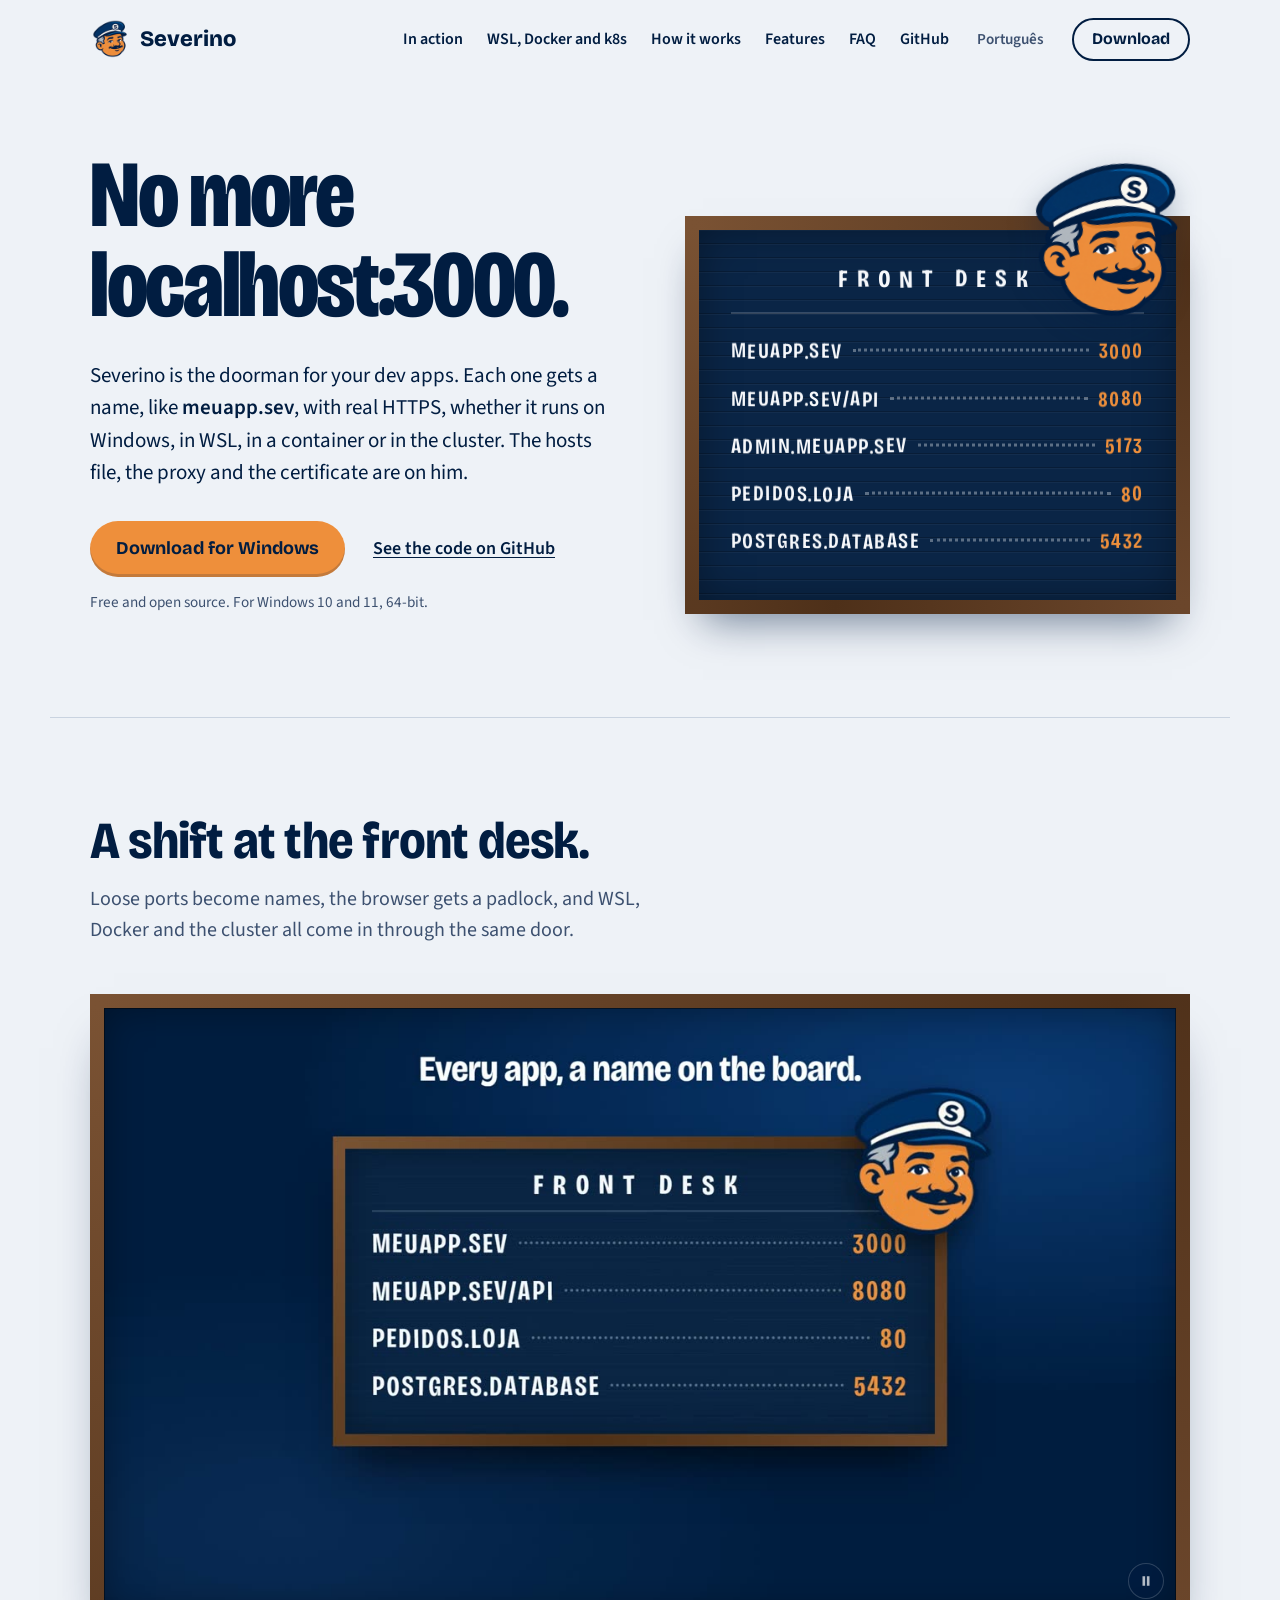
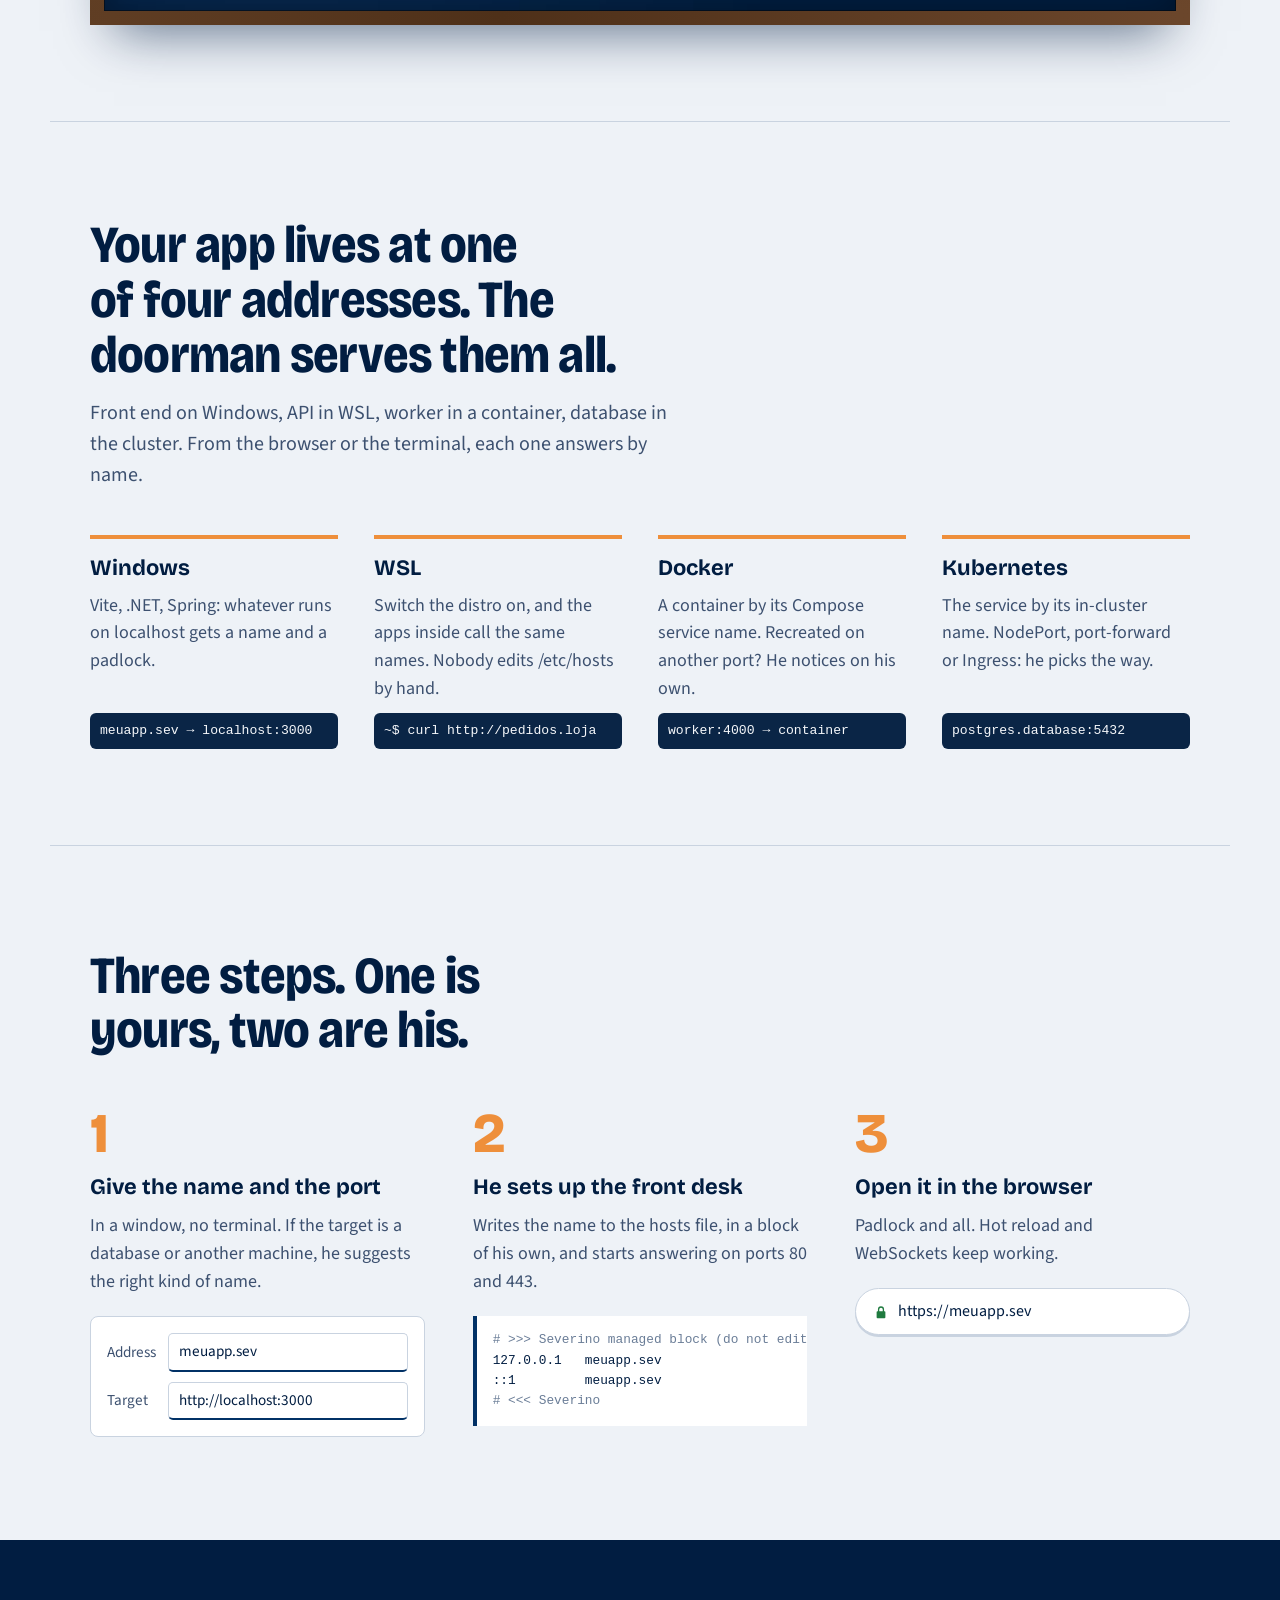
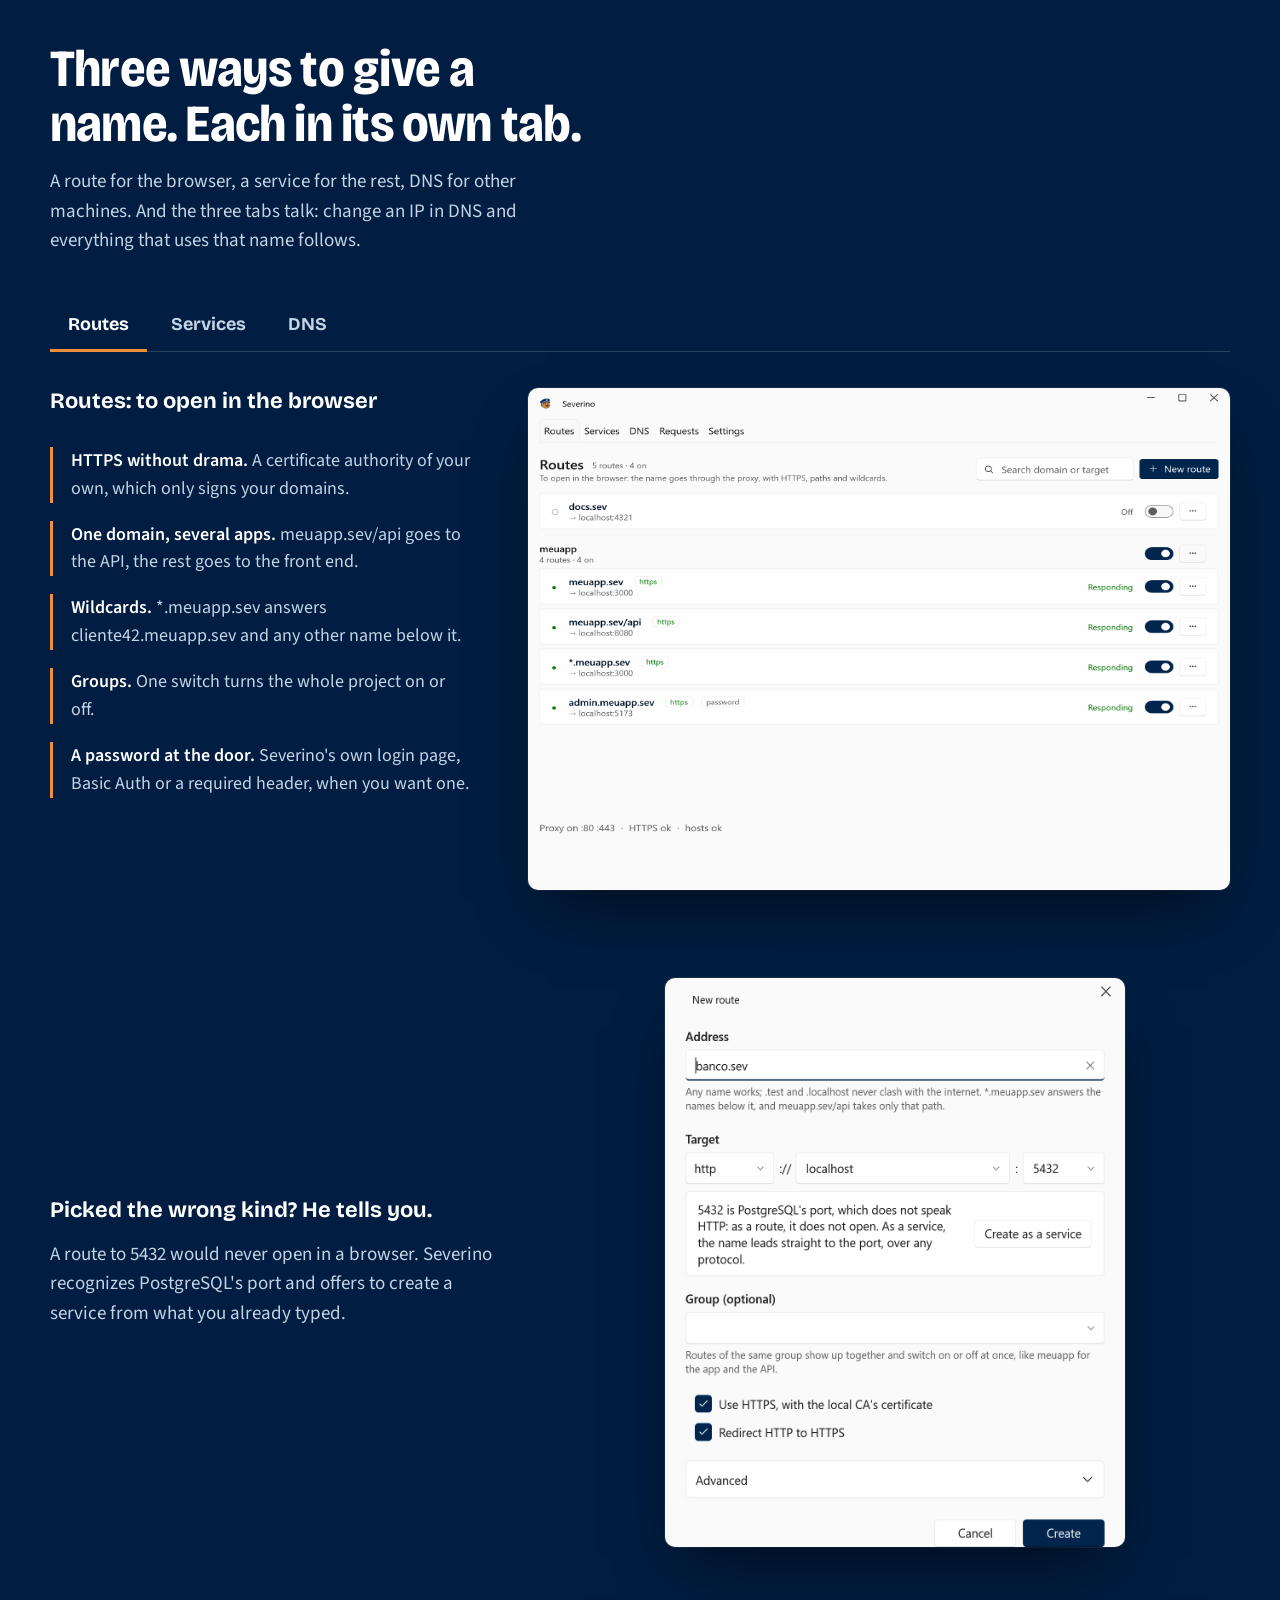
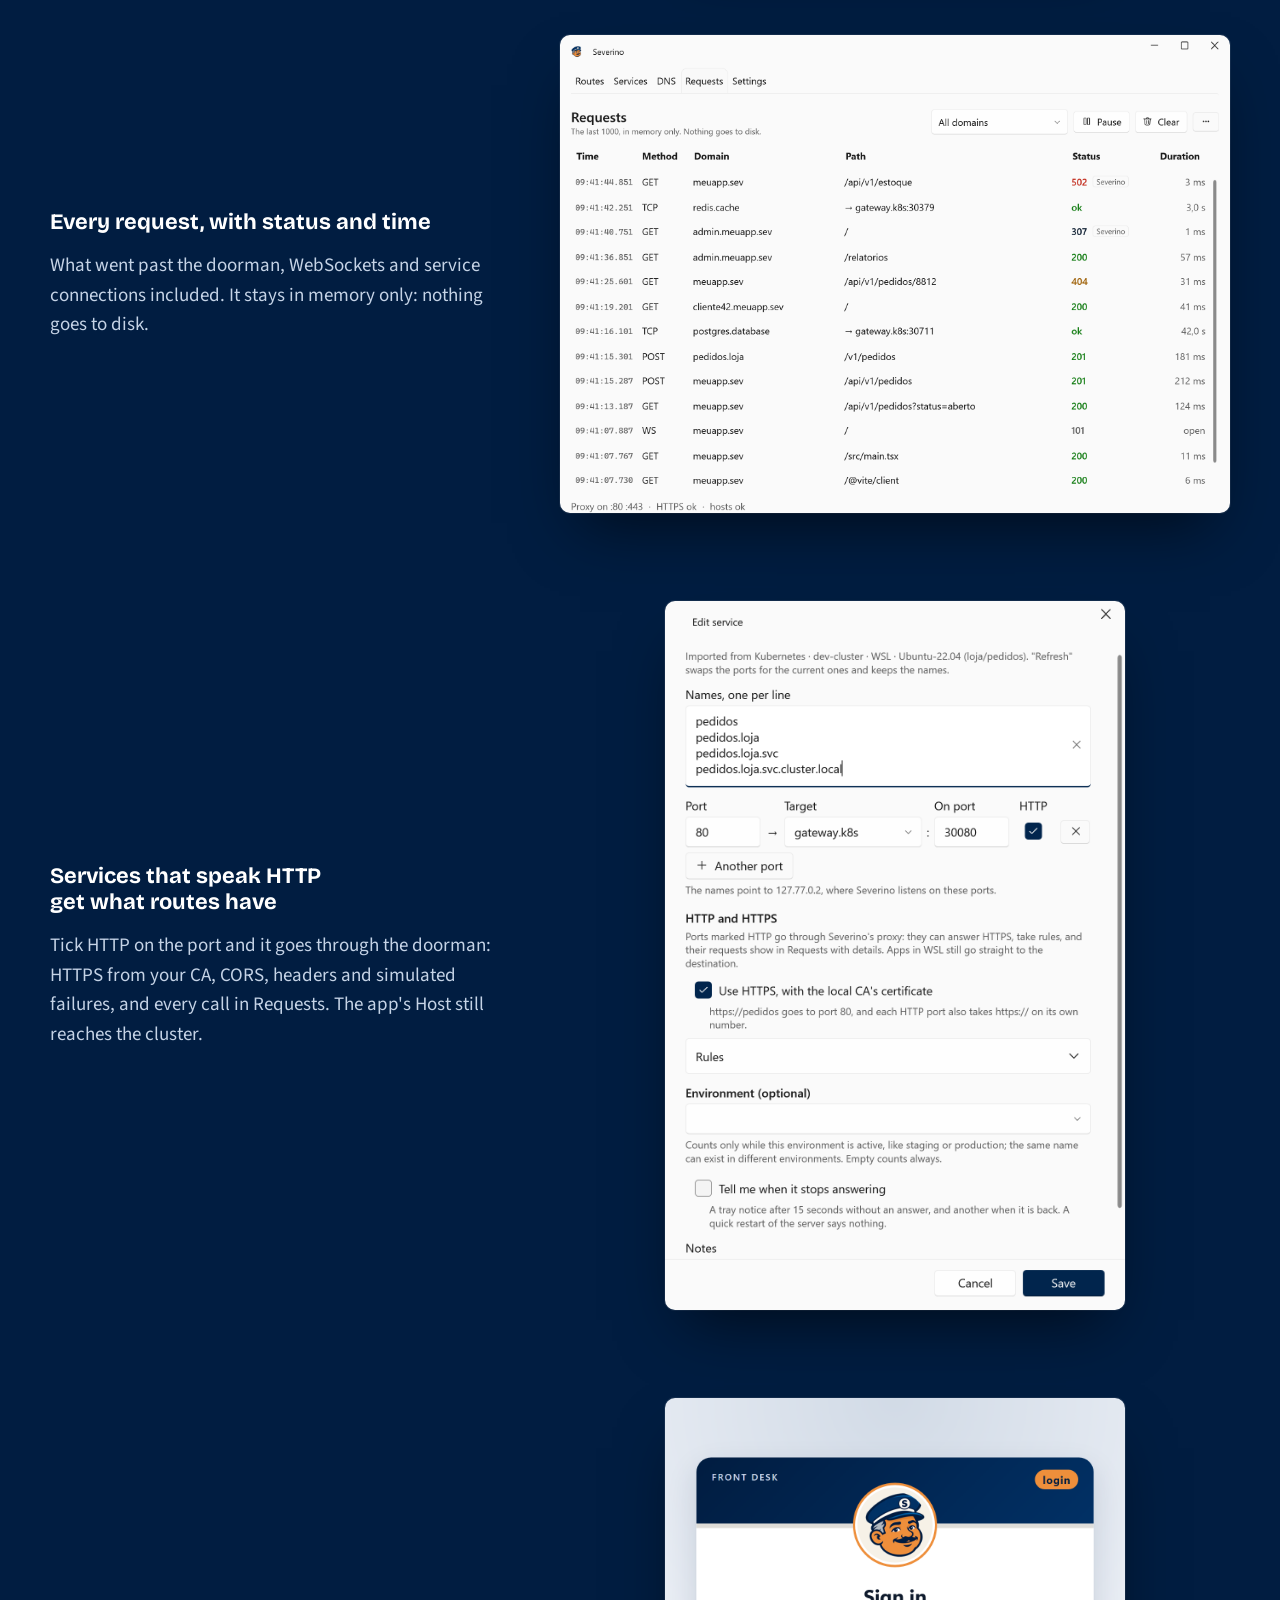
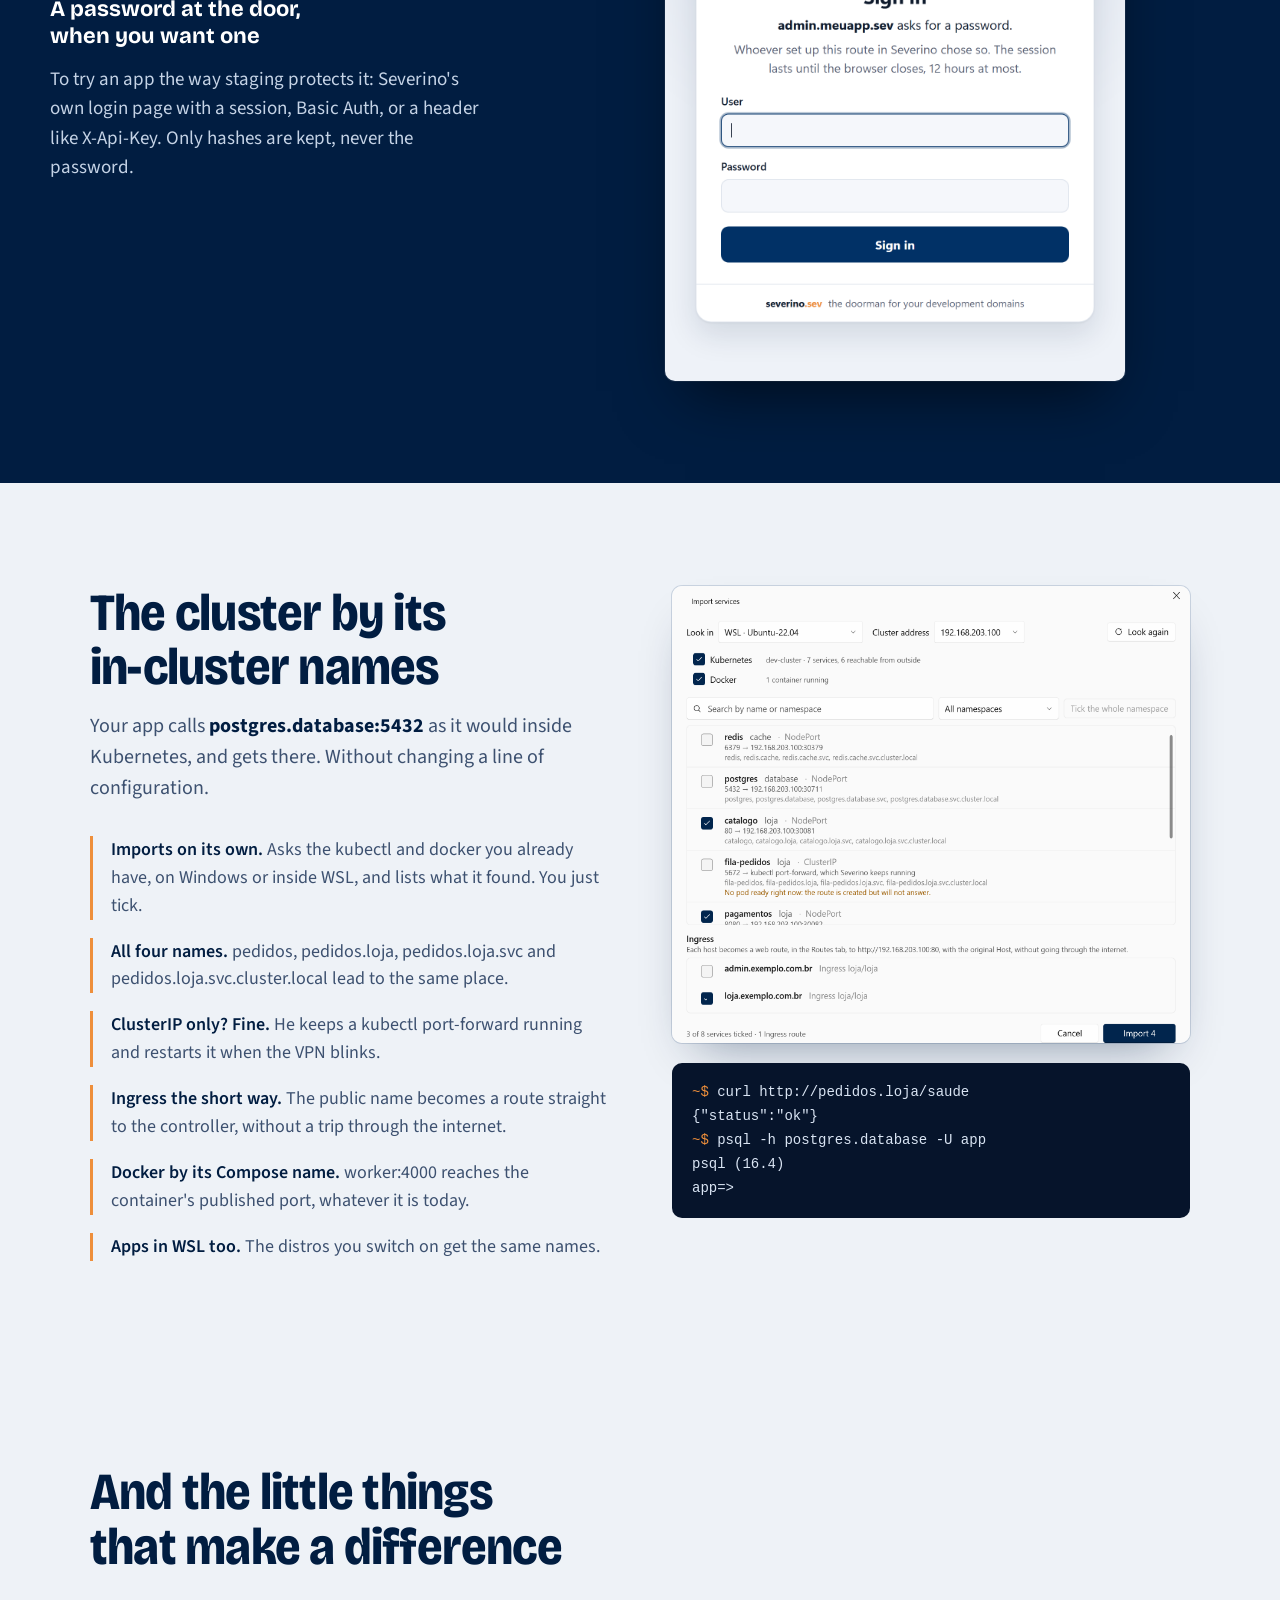
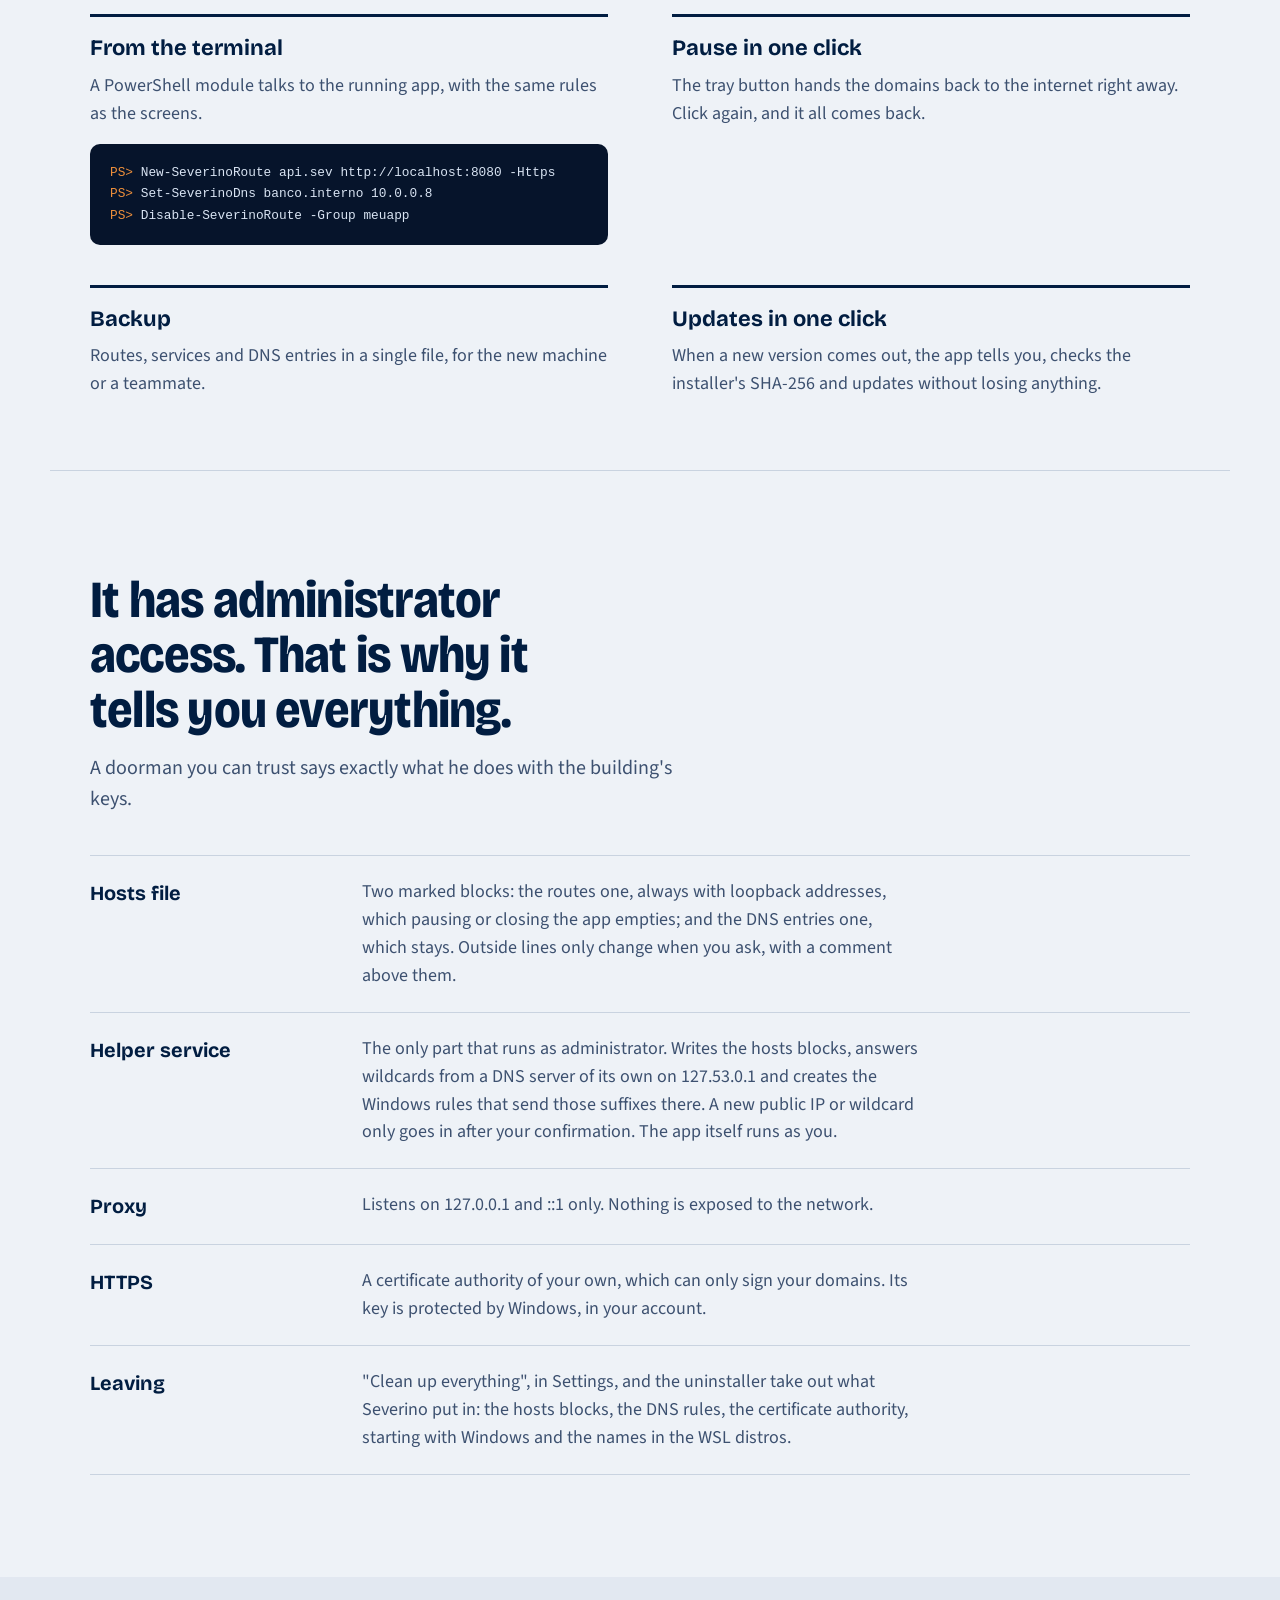
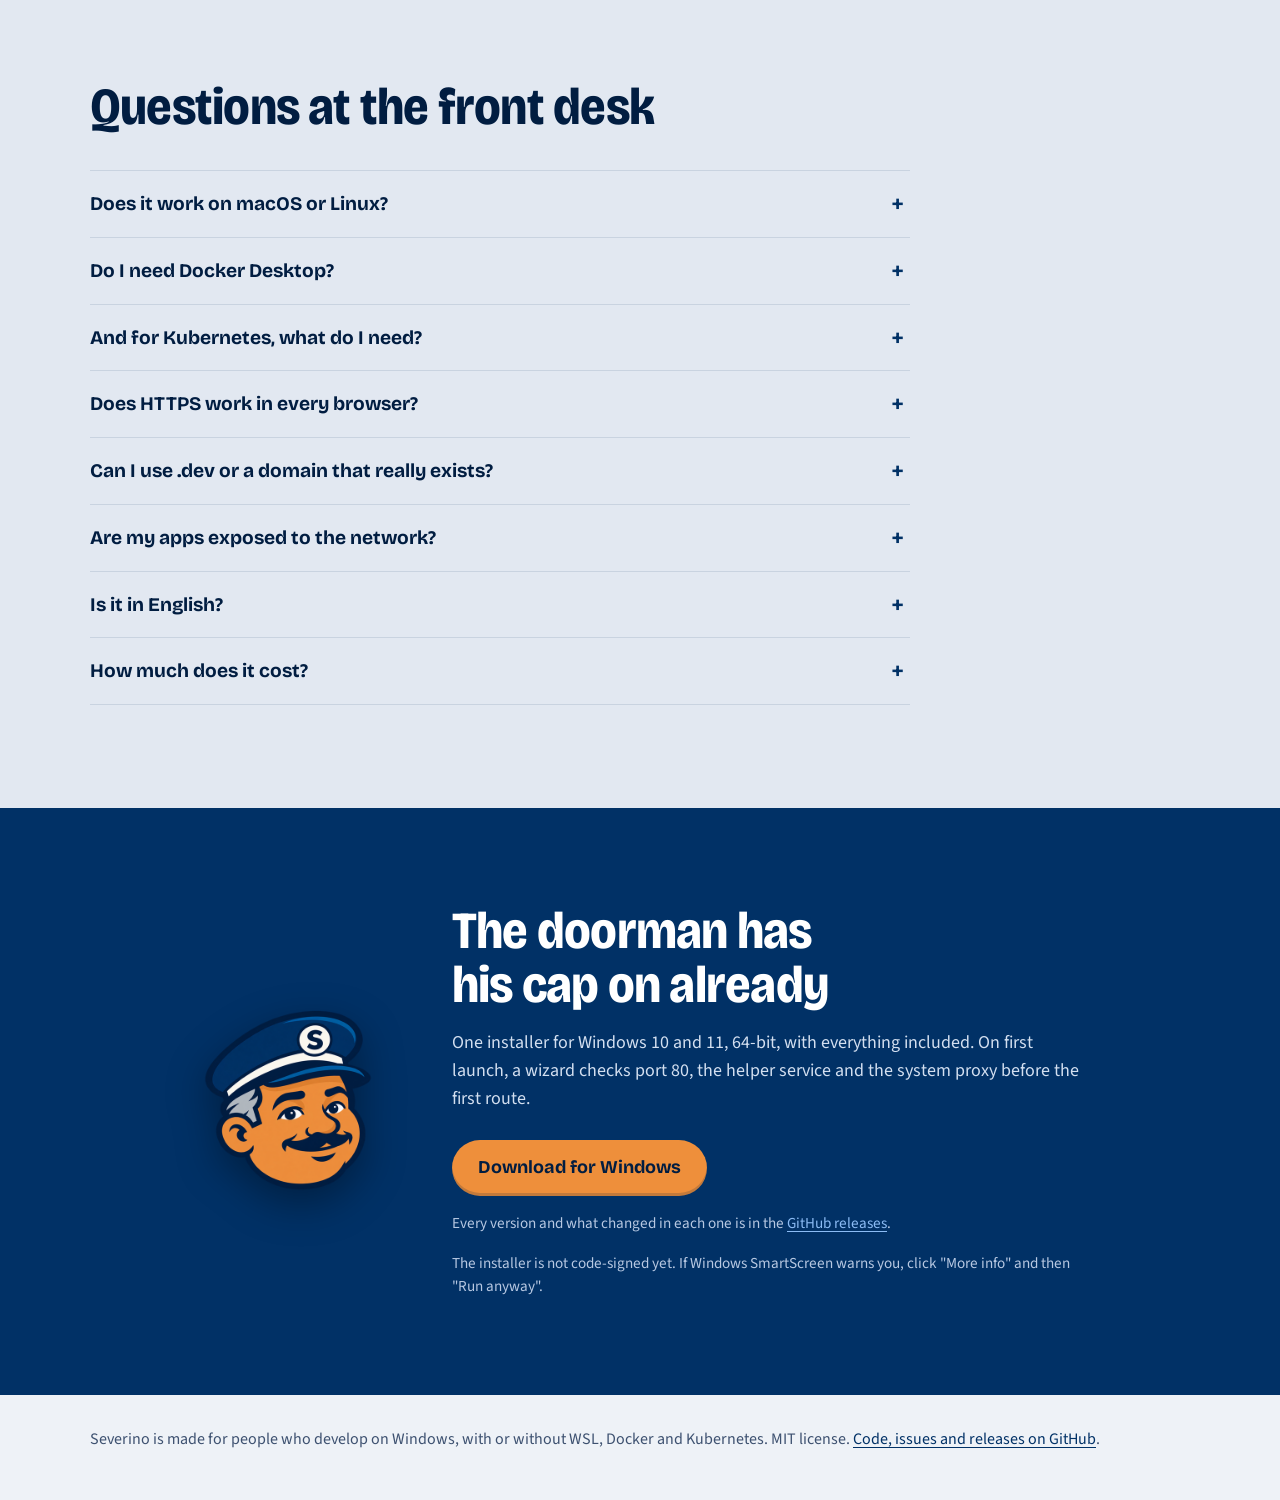
==== commit d7f0a2fb: "feat(site): phase 11 on the site, HTTP services and a password at the door New captures of routes, s" ====
--- a/site/index.html
+++ b/site/index.html
@@ -12,6 +12,24 @@
   <meta name="author" content="lucassm02">
   <meta name="robots" content="index, follow">
   <meta name="theme-color" content="#011D41">
+  <script>
+    // A browser in Portuguese goes straight to /pt-BR/, before anything of this page shows. The
+    // first of the browser's languages that is English or Portuguese decides; a language picked
+    // by hand in the header (saved by site.js) wins over it.
+    (function () {
+      var chosen = null;
+      try { chosen = localStorage.getItem("severino-idioma"); } catch (e) { /* private mode */ }
+      var portuguese = chosen ? chosen === "pt-BR" : false;
+      if (!chosen) {
+        var languages = navigator.languages && navigator.languages.length ? navigator.languages : [navigator.language || ""];
+        for (var i = 0; i < languages.length; i++) {
+          if (/^pt\b/i.test(languages[i])) { portuguese = true; break; }
+          if (/^en\b/i.test(languages[i])) break;
+        }
+      }
+      if (portuguese) location.replace("pt-BR/" + location.search + location.hash);
+    })();
+  </script>
 
   <meta property="og:type" content="website">
   <meta property="og:locale" content="en_US">
@@ -218,10 +236,11 @@
               <li><strong>One domain, several apps.</strong> meuapp.sev/api goes to the API, the rest goes to the front end.</li>
               <li><strong>Wildcards.</strong> *.meuapp.sev answers cliente42.meuapp.sev and any other name below it.</li>
               <li><strong>Groups.</strong> One switch turns the whole project on or off.</li>
+              <li><strong>A password at the door.</strong> Severino's own login page, Basic Auth or a required header, when you want one.</li>
             </ul>
           </div>
           <img class="captura" src="assets/en/app-rotas.png" width="1960" height="1400" loading="lazy"
-               alt="The Routes tab: docs.sev switched off and the meuapp group with meuapp.sev, meuapp.sev/api, the *.meuapp.sev wildcard and admin.meuapp.sev, all responding over HTTPS.">
+               alt="The Routes tab: docs.sev switched off and the meuapp group with meuapp.sev, meuapp.sev/api, the *.meuapp.sev wildcard and admin.meuapp.sev behind a password, all responding over HTTPS.">
         </div>
 
         <div class="painel" id="painel-servicos" role="tabpanel" aria-labelledby="aba-servicos">
@@ -232,10 +251,11 @@
               <li><strong>They come ready.</strong> Import from Kubernetes and Docker, on Windows or in WSL.</li>
               <li><strong>They fix themselves.</strong> A container recreated on another port answers again within seconds.</li>
               <li><strong>Targets by name.</strong> gateway.k8s instead of the node's IP, with the IP always in sight.</li>
+              <li><strong>HTTPS for APIs too.</strong> Mark a port as HTTP and https://pedidos.loja answers, with CORS and the route rules.</li>
             </ul>
           </div>
           <img class="captura" src="assets/en/app-servicos.png" width="1960" height="1400" loading="lazy"
-               alt="The Services tab: pedidos, postgres and redis from Kubernetes through gateway.k8s, and worker from Docker, all responding.">
+               alt="The Services tab: pedidos over HTTPS with CORS, postgres and redis from Kubernetes through gateway.k8s, and worker from Docker, all responding.">
         </div>
 
         <div class="painel" id="painel-dns" role="tabpanel" aria-labelledby="aba-dns">
@@ -267,7 +287,25 @@
           <p>What went past the doorman, WebSockets and service connections included. It stays in memory only: nothing goes to disk.</p>
         </div>
         <img class="captura" src="assets/en/app-requisicoes.png" width="1960" height="1400" loading="lazy"
-             alt="The Requests tab, with calls to meuapp.sev and admin.meuapp.sev, an open WebSocket and TCP connections to postgres.database and redis.cache.">
+             alt="The Requests tab, with calls to meuapp.sev and admin.meuapp.sev, the API's call to pedidos.loja, an open WebSocket and TCP connections to postgres.database and redis.cache.">
+      </div>
+
+      <div class="janela-par">
+        <div class="janela-texto">
+          <h3>Services that speak HTTP get what routes have</h3>
+          <p>Tick HTTP on the port and it goes through the doorman: HTTPS from your CA, CORS, headers and simulated failures, and every call in Requests. The app's Host still reaches the cluster.</p>
+        </div>
+        <img class="captura captura-estreita" src="assets/en/app-servico-http.png" width="1080" height="1664" loading="lazy"
+             alt="The Edit service form for pedidos: port 80 to gateway.k8s:30080 marked HTTP, and the HTTP and HTTPS section with Use HTTPS on: https://pedidos goes to port 80.">
+      </div>
+
+      <div class="janela-par">
+        <div class="janela-texto">
+          <h3>A password at the door, when you want one</h3>
+          <p>To try an app the way staging protects it: Severino's own login page with a session, Basic Auth, or a header like X-Api-Key. Only hashes are kept, never the password.</p>
+        </div>
+        <img class="captura captura-estreita" src="assets/en/app-login.png" width="1200" height="1520" loading="lazy"
+             alt="Severino's sign-in page for admin.meuapp.sev, with the doorman, the user and password fields and the Sign in button.">
       </div>
     </section>
 
